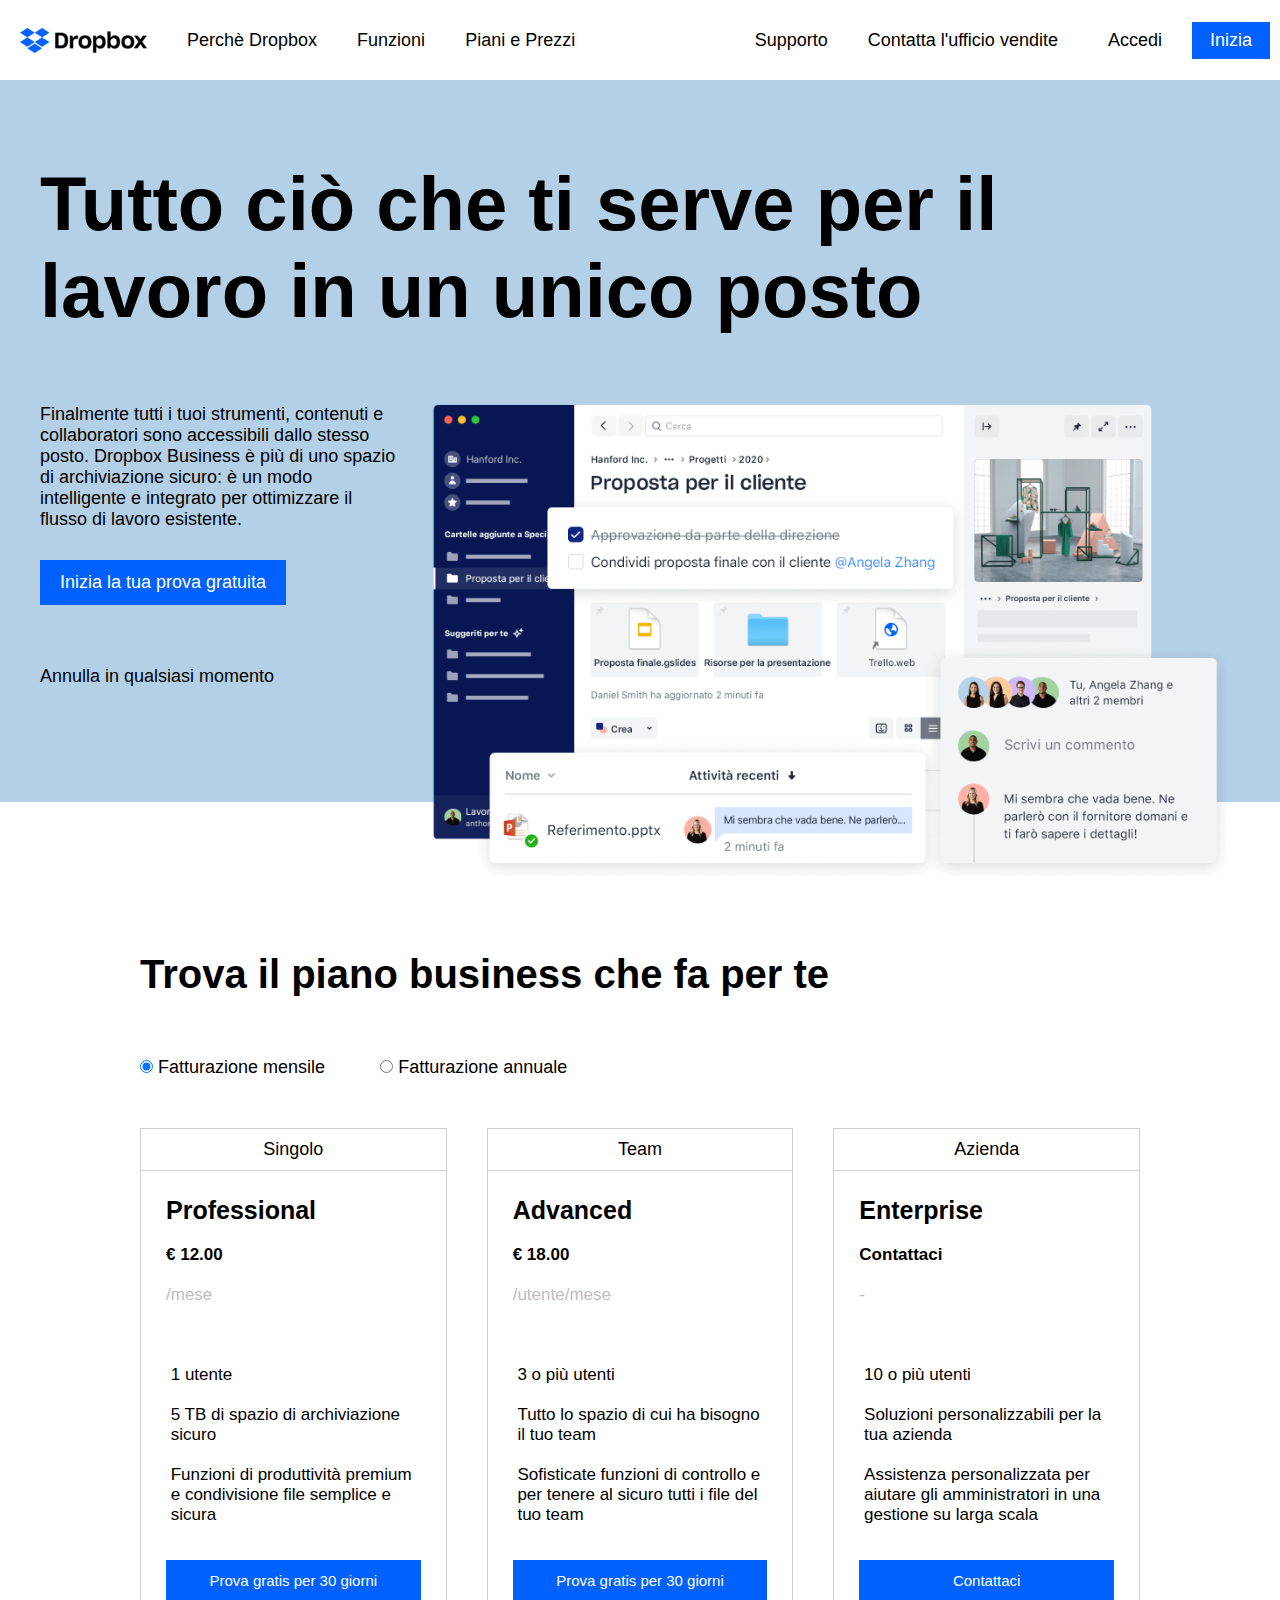
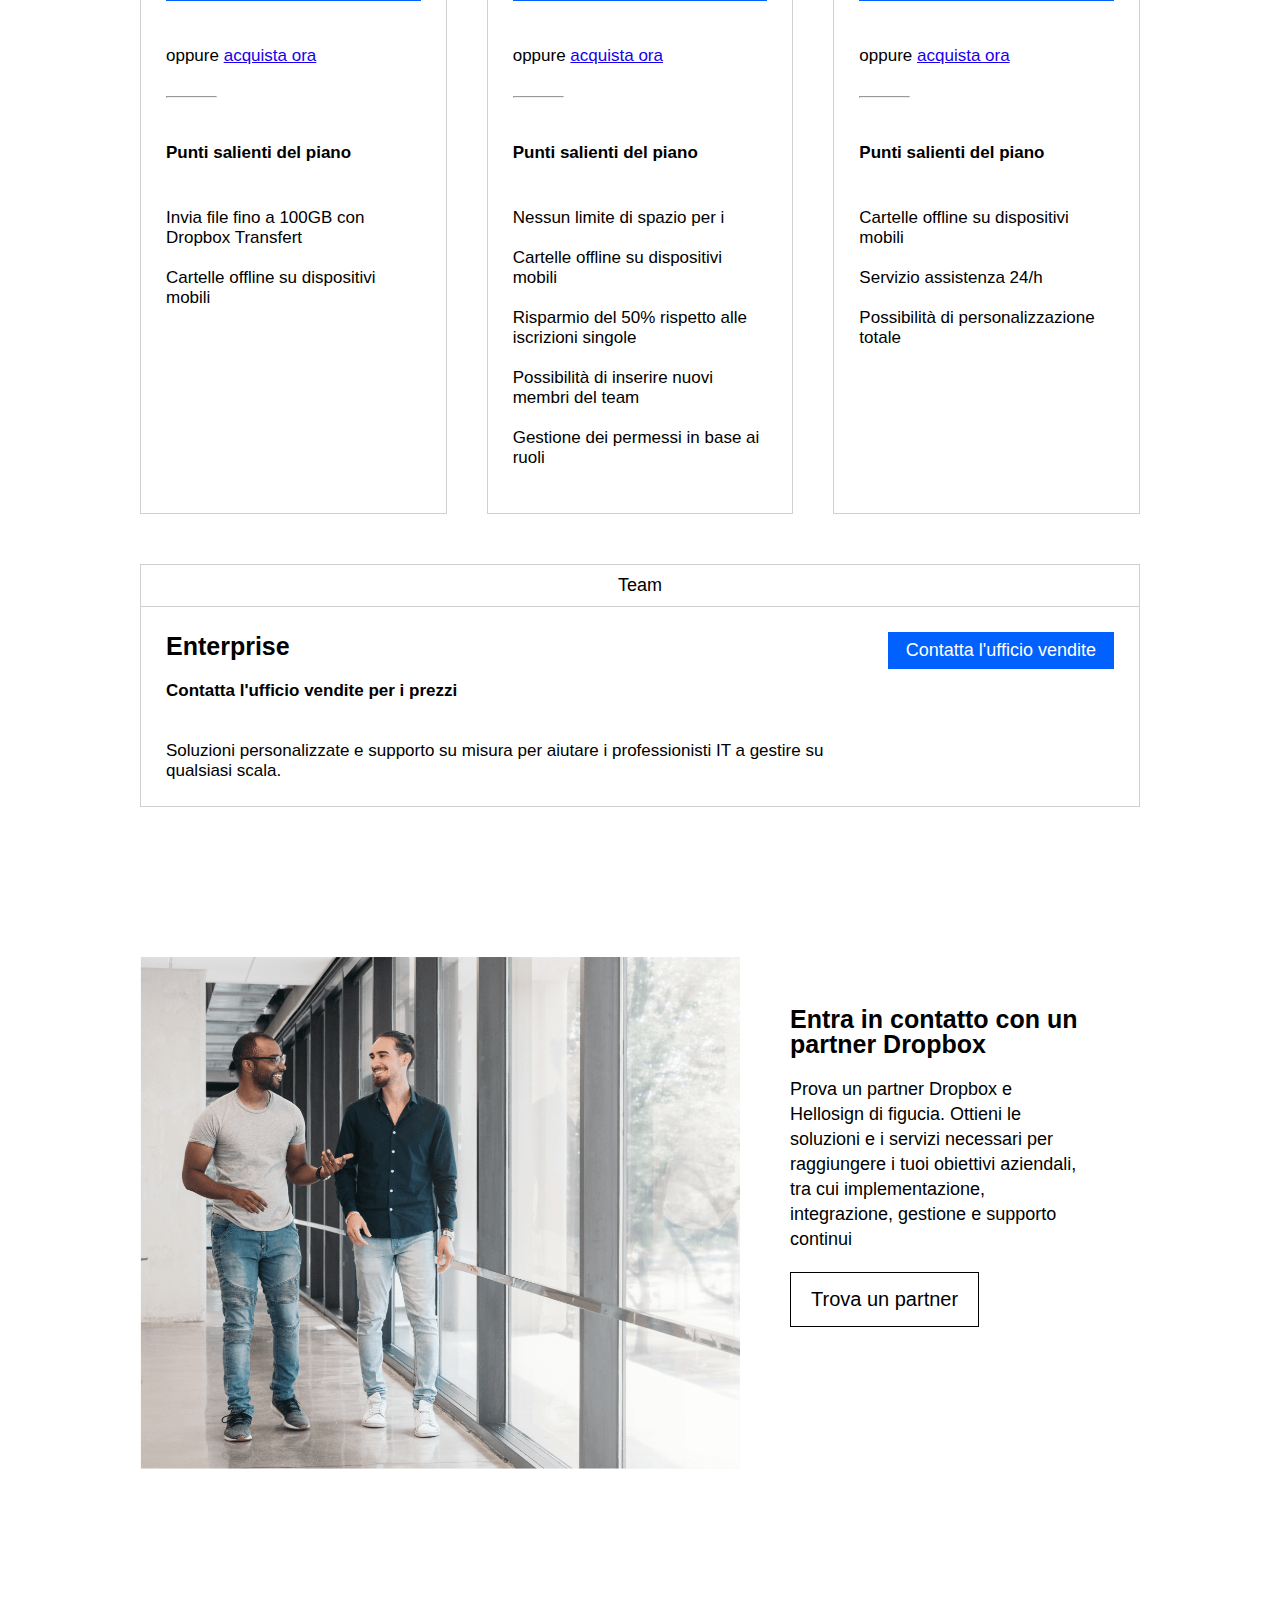
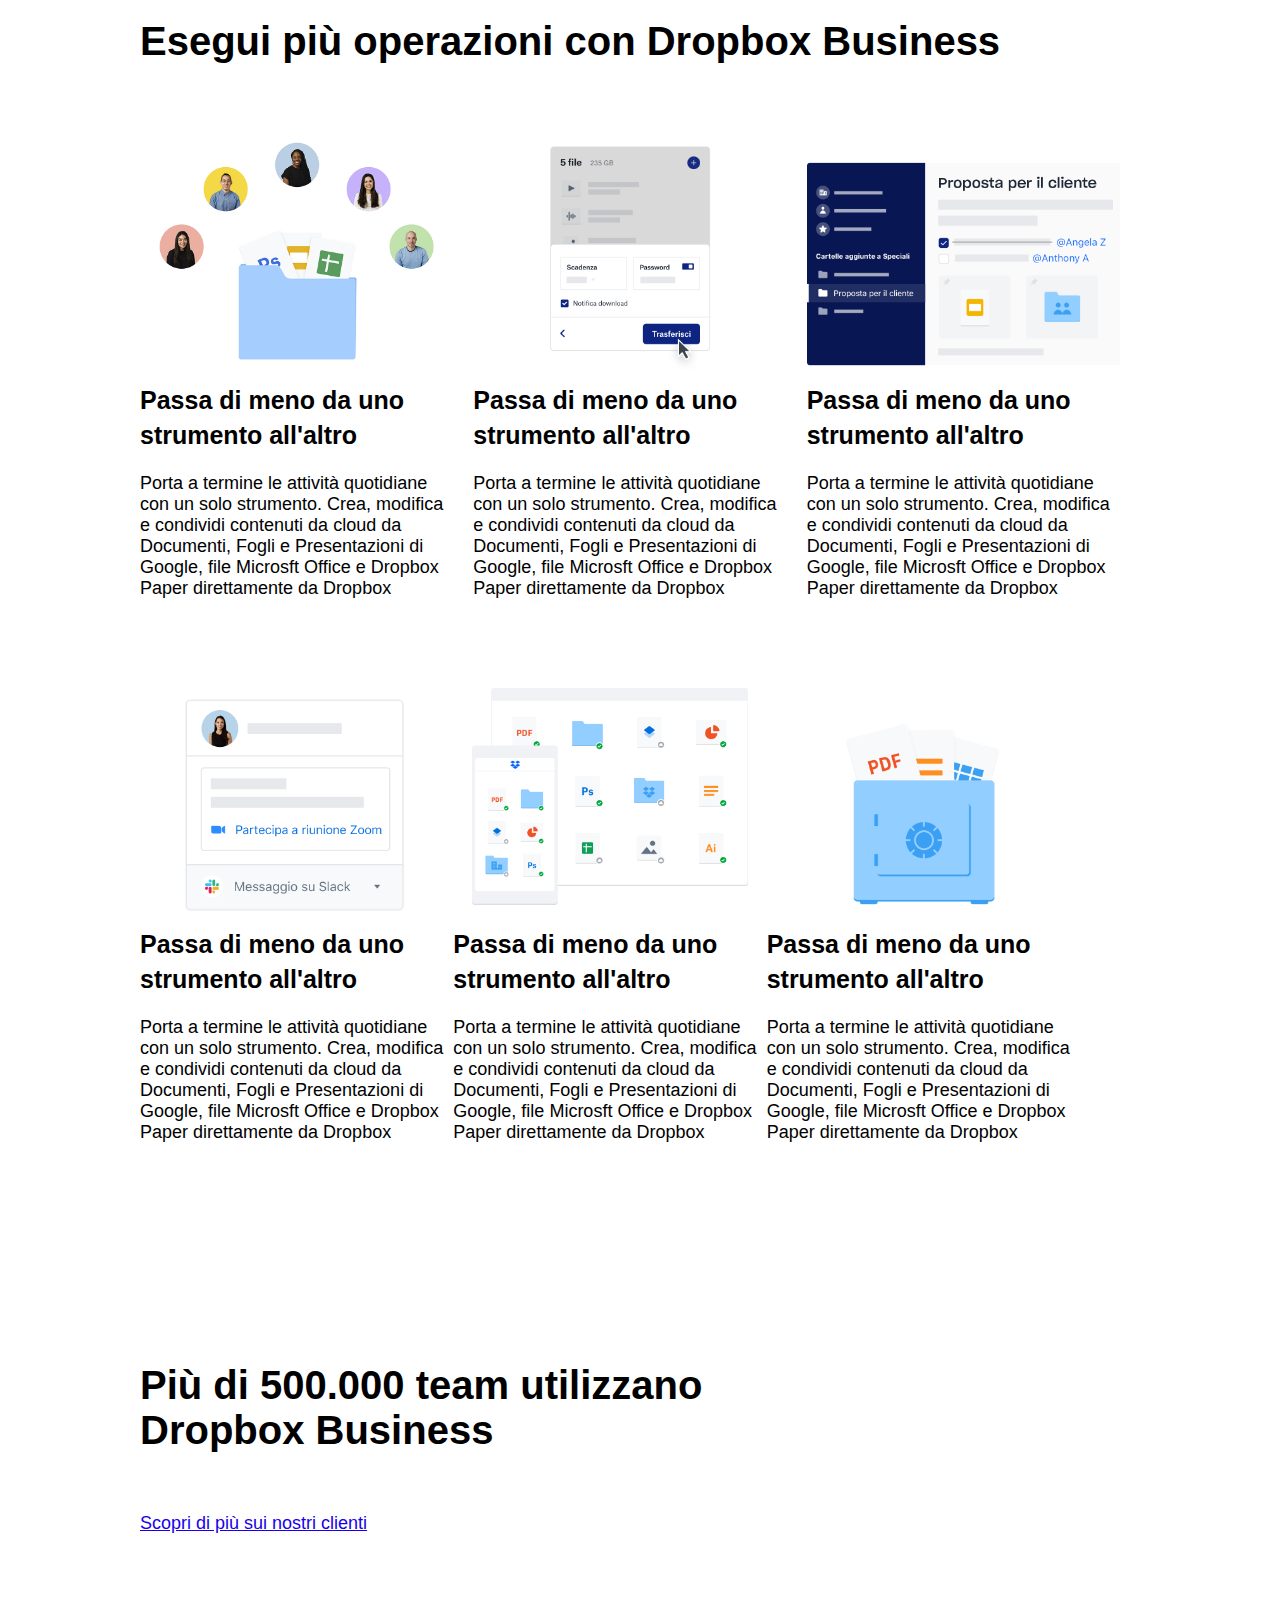
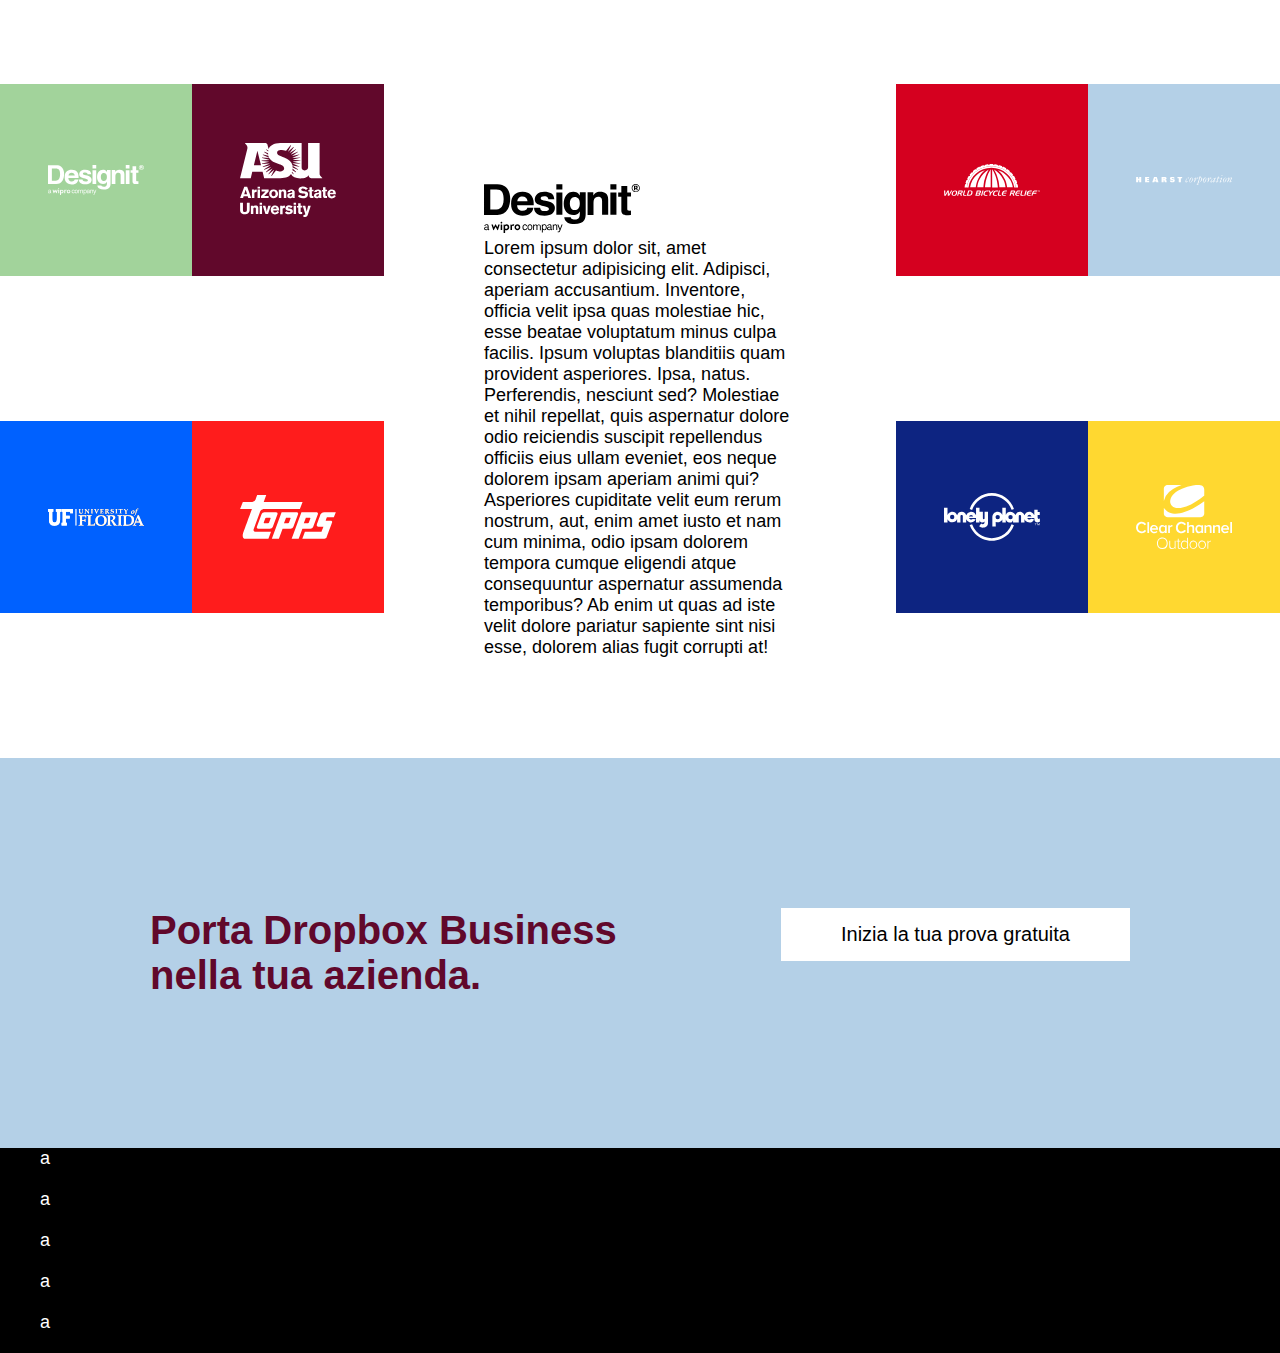
==== index.html @ 08759af2 "sistemata 6a section" ====
<!DOCTYPE html>
<html lang="en">
<head>
    <meta charset="UTF-8">
    <meta http-equiv="X-UA-Compatible" content="IE=edge">
    <meta name="viewport" content="width=device-width, initial-scale=1.0">
    <link rel="stylesheet" href="https://cdnjs.cloudflare.com/ajax/libs/font-awesome/6.2.0/css/all.min.css" integrity="sha512-xh6O/CkQoPOWDdYTDqeRdPCVd1SpvCA9XXcUnZS2FmJNp1coAFzvtCN9BmamE+4aHK8yyUHUSCcJHgXloTyT2A==" crossorigin="anonymous" referrerpolicy="no-referrer" />
    <link rel="stylesheet" href="./css/style.css">
    <title>Dropbox</title>
</head>
<body>
<!-- header -->
    <header>
        <nav>
            <div class="left">
                <img src="./img/logo-small.png" alt="Logo">
                <span>Perchè Dropbox</span>
                <span>Funzioni</span>
                <span>Piani e Prezzi</span>
            </div>
            <div class="right">
                <span>
                    Supporto
                </span><span>
                    Contatta l'ufficio vendite
                </span>
                <button class="accedi">
                    Accedi
                </button>
                <button class="btn-lightblue margin">
                    Inizia
                </button>
            </div>
        </nav>
<!-- Hero -->
        <section id="hero">
            <div class="container">
                <h1>Tutto ciò che ti serve per il lavoro in un unico posto</h1>
                <div class="flexbox">
                    <div class="width30">
                        <p>Finalmente tutti i tuoi strumenti, contenuti e 
                            collaboratori sono accessibili dallo stesso posto.
                            Dropbox Business è più di uno spazio di archiviazione
                            sicuro: è un modo intelligente e integrato per ottimizzare
                            il flusso di lavoro esistente.
                        </p>
                        <button class="btn-lightblue">
                            Inizia la tua prova gratuita
                        </button> <br>
                        <span>Annulla in qualsiasi momento</span> <br>
                        <a href="#piani"><i class="fa-solid fa-arrow-down"></i></a>
                    </div>
                    <div class="width70">
                        <img src="./img/jumbo.png" alt="">
                    </div>
                </div>
            </div>
        </section>
    </header>
<!-- main -->
    <main>
        <section id="piani" class="container-small">
            <h2>Trova il piano business che fa per te</h2>
            <div>
                <input type="radio" checked="checked" name="radio">
                    <span class="checkmark"></span>
                        <label>Fatturazione mensile</label>
                <input type="radio" name="radio">
                    <span class="checkmark"></span>
                        <label>Fatturazione annuale </label>
            </div>
<!-- Inizio card offerte -->
            <div class="flex-card">
                <div class="card">
                    <div class="user"><i class="fa-solid fa-user"></i> Singolo</div>
                    <div class="text-card">
                        <h3>Professional</h3> <br>
                        <div><strong>€ 12.00</strong></div> <br>
                        <div class="grey">/mese</div>
                        <div class="info">
                            <ul class="user2">
                                <li><div><i class="fa-solid fa-user"></i></div> &nbsp; <div> 1 utente</div></li>
                                <li><div><i class="fa-solid fa-folder"></i></div> &nbsp; <div> 5 TB di spazio di archiviazione sicuro</div></li>
                                <li><div><i class="fa-solid fa-share-nodes"></i></div> &nbsp; <div> Funzioni di produttività premium e condivisione
                                file semplice e sicura</div></li>
                            </ul>
                            <button class="btn-lightblue btn-card">
                                Prova gratis per 30 giorni
                            </button>
                            <div class="shop">oppure <a href="#">acquista ora</a></div>
                            
                            <hr>
                            
                            <h4>Punti salienti del piano</h4>
                            <ul>
                                <li><i class="fa-solid fa-check"></i>Invia file fino a 100GB con Dropbox Transfert</li>
                                <li><i class="fa-solid fa-check"></i>Cartelle offline su dispositivi mobili</li>
                            </ul>
                        </div>
                    </div>
                </div>

                <div class="card card2">
                    <div class="user"><i class="fa-solid fa-users"></i> Team</div>
                    <div class="text-card">
                        <h3>Advanced</h3> <br>
                        <div><strong>€ 18.00</strong></div> <br>
                        <div class="grey">/utente/mese</div>
                        <div class="info">
                            <ul class="user2">
                                <li><div><i class="fa-solid fa-users"></i></div> &nbsp; <div> 3 o più utenti</div></li>
                                <li><div><i class="fa-solid fa-folder"></i></div> &nbsp; <div> Tutto lo spazio di cui ha bisogno il tuo team</div></li>
                                <li><div><i class="fa-solid fa-share-nodes"></i></div> &nbsp; <div> Sofisticate funzioni di controllo e per tenere
                                    al sicuro tutti i file del tuo team</div></li>
                            </ul>
                            <button class="btn-lightblue btn-card">
                                Prova gratis per 30 giorni
                            </button>
                            <div class="shop">oppure <a href="#">acquista ora</a></div>
                            
                            <hr>
                            
                            <h4>Punti salienti del piano</h4>
                            <ul>
                                <li><i class="fa-solid fa-check"></i>Nessun limite di spazio per i</li>
                                <li><i class="fa-solid fa-check"></i>Cartelle offline su dispositivi mobili</li>
                                <li><i class="fa-solid fa-check"></i>Risparmio del 50% rispetto alle iscrizioni singole</li>
                                <li><i class="fa-solid fa-check"></i>Possibilità di inserire nuovi membri del team</li>
                                <li><i class="fa-solid fa-check"></i>Gestione dei permessi in base ai ruoli</li>
                            </ul>
                        </div>
                    </div>
                </div>
                
                <div class="card">
                    <div class="user"><i class="fa-solid fa-building"></i>Azienda</div>
                    <div class="text-card">
                        <h3>Enterprise</h3> <br>
                        <div><strong>Contattaci</strong></div> <br>
                        <div class="grey">-</div>
                        <div class="info">
                            <ul class="user2">
                                <li><div><i class="fa-solid fa-user"></i></div> &nbsp; <div> 10 o più utenti</div></li>
                                <li><div><i class="fa-solid fa-folder"></i></div> &nbsp; <div> Soluzioni personalizzabili per la tua azienda</div></li>
                                <li><div><i class="fa-solid fa-share-nodes"></i></div> &nbsp; <div> Assistenza personalizzata per aiutare gli
                                    amministratori in una gestione su larga scala</div></li>
                            </ul>
                            <button class="btn-lightblue btn-card">
                                Contattaci
                            </button>
                            <div class="shop">oppure <a href="#">acquista ora</a></div>
                            
                            <hr>
                            
                            <h4>Punti salienti del piano</h4>
                            <ul>
                                <li><i class="fa-solid fa-check"></i>Cartelle offline su dispositivi mobili</li>
                                <li><i class="fa-solid fa-check"></i>Servizio assistenza 24/h</li>
                                <li><i class="fa-solid fa-check"></i>Possibilità di personalizzazione totale</li>
                            </ul>
                        </div>
                    </div>
                </div>
            </div>
            <div class="cardbottom">
                <div class="user"><i class="fa-solid fa-building"></i>Team</div>
                <div class="details text-card">

                    <div class="details_left">
                        <h3>Enterprise</h3> <br>
                        <div><strong>Contatta l'ufficio vendite per i prezzi</strong></div> <br>
                        <div class="info">
                            Soluzioni personalizzate e supporto su misura per aiutare i
                            professionisti IT a gestire su qualsiasi scala.
                        </div>
                    </div>

                    <div class="details_right">
                        <button class="btn-lightblue">
                            Contatta l'ufficio vendite
                        </button>
                    </div>
                    
                </div>


                
            </div>
        </section>

<!-- Inizio seconda section -->

        <section>
            <div class="container-small second">
                <img src="./img/partner.png" alt="Team">
                <span>
                    <h3>Entra in contatto con un partner Dropbox</h3>
                    <p> Prova un partner Dropbox e Hellosign di figucia.
                        Ottieni le soluzioni e i servizi necessari
                        per raggiungere i tuoi obiettivi aziendali, tra cui implementazione,
                        integrazione, gestione e supporto continui
                    </p>
                    <button>
                        Trova un partner
                    </button>
                </span>
            </div>
        </section>

<!-- Inizio terza section -->

        <section class="third container-small">
            <h2>Esegui più operazioni con Dropbox Business</h2>
            <div class="cards3">
                <div class="minicards">
                    <img src="./img/business-feature-switching-tools.png" alt="Tools">
                        <h3>Passa di meno da uno strumento all'altro</h3>
                        <p> Porta a termine le attività quotidiane con un solo strumento.
                            Crea, modifica e condividi contenuti da cloud da Documenti, Fogli e Presentazioni di Google, 
                            file Microsft Office e Dropbox Paper direttamente da Dropbox
                        </p>
                </div>        
                <div class="minicards center">
                    <img src="./img/business-feature-send-files-it.png" alt="SendFiles">
                        <h3>Passa di meno da uno strumento all'altro</h3>
                        <p> Porta a termine le attività quotidiane con un solo strumento.
                            Crea, modifica e condividi contenuti da cloud da Documenti, Fogli e Presentazioni di Google, 
                            file Microsft Office e Dropbox Paper direttamente da Dropbox
                        </p>
                </div>
                <div class="minicards">
                    <img src="./img/business-feature-coordinate-it.png" alt="Coordinate">
                        <h3>Passa di meno da uno strumento all'altro</h3>
                        <p> Porta a termine le attività quotidiane con un solo strumento.
                            Crea, modifica e condividi contenuti da cloud da Documenti, Fogli e Presentazioni di Google, 
                            file Microsft Office e Dropbox Paper direttamente da Dropbox
                        </p>
                </div>
                <div class="minicards">
                    <img src="./img/business-feature-integrations-it.png" alt="Integration">
                        <h3>Passa di meno da uno strumento all'altro</h3>
                        <p> Porta a termine le attività quotidiane con un solo strumento.
                            Crea, modifica e condividi contenuti da cloud da Documenti, Fogli e Presentazioni di Google, 
                            file Microsft Office e Dropbox Paper direttamente da Dropbox
                        </p>
                </div>
                <div class="minicards">
                    <img src="./img/business-feature-multi-device.png" alt="Device">
                        <h3>Passa di meno da uno strumento all'altro</h3>
                        <p> Porta a termine le attività quotidiane con un solo strumento.
                            Crea, modifica e condividi contenuti da cloud da Documenti, Fogli e Presentazioni di Google, 
                            file Microsft Office e Dropbox Paper direttamente da Dropbox
                        </p>
                </div>
                <div class="minicards">
                    <img src="./img/business-feature-security.png" alt="Security">
                        <h3>Passa di meno da uno strumento all'altro</h3>
                        <p> Porta a termine le attività quotidiane con un solo strumento.
                            Crea, modifica e condividi contenuti da cloud da Documenti, Fogli e Presentazioni di Google, 
                            file Microsft Office e Dropbox Paper direttamente da Dropbox
                        </p>
                </div>
            </div>
        </section>

<!-- Quarta section -->
        <section class="fourth container-small">
            <h2>Più di 500.000 team utilizzano <br>
                Dropbox Business</h2>
                <a href="#">Scopri di più sui nostri clienti</a>
        </section>

<!-- Quinta section con quadrati colorati -->
        <section class="fifth flex-squaresection">
<!-- Riquadro sinistra -->
            <div class="left-box">
                <div class="lightgreen flex-square">
                    <img src="./img/designit.svg" alt="sponsor">
                </div>
                <div class="purple flex-square">
                    <img src="./img/arizona_state_university.svg" alt="sponsor">
                </div>
                <div class="lightblue flex-square">
                    <img src="./img/university_of_florida.svg" alt="sponsor">
                </div>
                <div class="red flex-square">
                    <img src="./img/topps.svg" alt="sponsor">
                </div>
            </div>
<!-- Riquadro centro -->
            <div class="center">
                <div class="center-box">
                    <img src="./img/designit.svg" alt="sponsor">
                    <p> Lorem ipsum dolor sit, amet consectetur adipisicing elit. Adipisci, aperiam accusantium. Inventore, officia velit ipsa quas molestiae hic, esse beatae voluptatum minus culpa facilis. Ipsum voluptas blanditiis quam provident asperiores. Ipsa, natus. Perferendis, nesciunt sed? Molestiae et nihil repellat, quis aspernatur dolore odio reiciendis suscipit repellendus officiis eius ullam eveniet, eos neque dolorem ipsam aperiam animi qui? Asperiores cupiditate velit eum rerum nostrum, aut, enim amet iusto et nam cum minima, odio ipsam dolorem tempora cumque eligendi atque consequuntur aspernatur assumenda temporibus? Ab enim ut quas ad iste velit dolore pariatur sapiente sint nisi esse, dolorem alias fugit corrupti at! </p>
                </div>
            </div>
<!-- Riquadro destra -->
            <div class="right-box">
                <div class="darkred flex-square">
                    <img src="./img/world_bicycle_relief.svg" alt="sponsor">
                </div>
                <div class="heaven flex-square">
                    <img src="./img/hearst_corp.svg" alt="sponsor">
                </div>
                <div class="blue flex-square">
                    <img src="./img/lonely_planet.svg" alt="sponsor">
                </div>
                <div class="yellow flex-square">
                    <img src="./img/clear_channel.svg" alt="sponsor">
                </div>
            </div>
        </section>

<!-- Sesta section -->
        <section class="sixth">
            <div class="flexsix">
                <h2>Porta Dropbox Business <br> nella tua azienda.</h2>
            
                <button>
                    Inizia la tua prova gratuita
                </button>
                
            </div>
        </section>
    </main>
<!-- footer -->
    <footer>
        <nav class="container">
            <ul>
                <li>a</li>
                <li>a</li>
                <li>a</li>
                <li>a</li>
                <li>a</li>
            </ul>
        </nav>
    </footer>
</body>
</html>
<!-- I BOTTONI IN BLOCK PERCHè INLINE-BLOCK SE VA A CAPO SI SPEZZA TUTTO -->
---- css/style.css ----
/* common */
:root{
    --white: #FFFFFF;
    --heavenly: #B4D0E7;
    --black: #000000;
    --lightblue: #0061FF;
    --lightgreen: #A2D39B;
    --violet: #61082B;
    --skyblue: #0093CE;
    --red: #FF1C1C;
    --darkred: #D5001F;
    --verylightblue: #B4D0E7;
    --blue: #0D2481;
    --yellow: #FFD830;
    --grey: #D0D0D3;
    --darkgrey: #bdbdbe;
}

*{
    padding: 0;
    margin: 0;
    box-sizing: border-box;
}

body {
    background-color: var(--white);
    font-family: Arial, Helvetica, sans-serif;
    font-size: 18px;
}

.container{
    max-width: 1200px;
    margin: 0 auto;
}

.container-small{
    max-width: 1000px;
    margin: 150px auto;
}

.flexbox{
    display: flex;
}

.width30{
    width: 30%;
}

.width70{
    width: 70%;
}
/* header */
header nav{
    width: 100%;
    height: 80px;
    position: fixed;
    top: 0;
    left: 0;
    z-index: 1000;
    background-color: var(--white)
}

header h1{
    font-size: 76px;
    padding-bottom: 70px;
}

/* Nav bar */
nav{
    display: flex;
    justify-content: space-between;
    align-items: center;
    flex-flow: row;
    padding-top: 0px;
    font-size: 18px;
}

.left{
    display: flex;
    align-items: center;
}

.right{
    display: flex;
    align-items: center;
}
nav img{
    padding: 0 20px;
}

nav span{
    padding: 0 20px;
}

/* Box Hero */
#hero{
    background-color: var(--heavenly);
    padding-top: 80px;
}

#hero .container{
    position: relative;
    bottom: -80px;
}

#hero img{
    width: 100%;
}

#hero .btn-lightblue{
    margin-top: 30px;
    margin-bottom: 40px;
    padding: 12px 20px;
}

.fa-arrow-down{
    font-size: 50px;
    padding-top: 50px;
    color: var(--black);
}

/* Bottoni nav */

.accedi{
    display: block;
    border: none;
    background-color: var(--white);
    font-size: 18px;
    padding: 15px 30px;
    text-align: center;
}

.btn-lightblue{
    display: block;
    border: none;
    background-color: var(--lightblue);
    color: var(--white);
    font-size: 18px;
    padding: 8px 18px;
    text-align: center;
}

.margin{
    margin-right: 10px;
}

.btn-card{
    display: block;
    width: 100%;
    margin: 15px auto;
    padding: 12px 20px;
    font-size: 15px;
}
/* Main */

h2{
    font-size: 40px;
    padding-bottom: 60px;
}

main label{
    margin-right: 50px;
}

/* Card offerte */
#piani{
    display: flex;
    flex-wrap: wrap;
    flex-direction: column;
}

.flex-card{
    display: flex;
    align-items: stretch;
}

.card{
    width: calc(100% / 3);
    margin-top: 50px;
    text-align: center;
    border: 1px solid var(--grey);
}

.cardbottom{
    width: 100%;
    margin-top: 50px;
    text-align: center;
    border: 1px solid var(--grey);
}

.flex-bottom{
    display: flex;

}
.user{
    padding: 10px ;
    border-bottom: 1px solid  var(--grey);
}

h3 {
    font-size: 25px;
}
.text-card {
    display: flex;
    text-align: start;
    justify-content: flex-start;
    flex-flow: column;
    padding: 25px;
    font-size: 17px;
}

/* Ultimo elemento prima sezione */

.details {
    display: flex;
    flex-flow: row nowrap;
    justify-content: space-between;
}

.details .btn-lightblue {
    white-space: nowrap;

}




.grey{
    color: var(--darkgrey);
    padding-bottom: 40px;
}

li {
    display: flex;
    padding-bottom: 20px;
    list-style-type: none;
}

.shop{
    padding: 30px 0;
}

a{
    color: #1800EE;
}

hr{
    width: 20%;
}

.info{
    padding-top: 20px;
}
.fa-check{
    color: var(--lightblue);
    font-weight: bold;
    font-size: 20px;
}

h4{
    padding: 45px 0;
}

.card2{
    margin-left: 40px;
    margin-right: 40px;
}

/* Seconda section */

.second img{
    width: 60%;
}

.second {
    display: flex;
    justify-content: flex-start;
}
.second h3{
    padding-bottom: 20px;
}
.second span{
    padding: 50px;
    line-height: 25px;
}
.second button{
    background-color: var(--white);
    color: var(--black);
    text-align: center;
    padding: 15px 20px;
    border: 1px solid var(--black);
    font-size: 20px;
    margin-top: 20px;
}


/* Terza section */

.cards3{
    display: flex;
    flex-wrap: wrap;
}
.minicards{
    width: calc((100% - 60px )/ 3);
}

.minicards img{
    width: 100%;
}

.third h3{
    font-size: 25px;
    line-height: 35px;
    padding-bottom: 20px;
}

.third p{
    padding-bottom: 70px;
}

.third .center{
    margin: 0 20px;
}

/* Quinto container */

.fifth img{
    width: 50%;
    filter: invert(1);
}

.center img{
    filter: none;
}

.fifth .center{
    width: calc(100% - 60vw);
    padding: 100px;
    overflow-y: auto;
}
.left-box, .right-box{
    width: 30vw;
    display: flex;
    flex-flow: row wrap;
}

.flex-squaresection{
    display: flex;
}
.flex-square{
    display: flex;
    justify-content: center;
    align-items: center;

}

.lightgreen{
    background-color: var(--lightgreen);
    width: 15vw;
    height: 15vw;
}

.purple{
    background-color: var(--violet);
    width: 15vw;
    height: 15vw;
}

.lightblue{
    background-color: var(--lightblue);
    width: 15vw;
    height: 15vw;
}

.red{
    background-color: var(--red);
    width: 15vw;
    height: 15vw;
}

        /* Right */
.darkred{
    background-color: var(--darkred);
    width: 15vw;
    height: 15vw;
}

.heaven{
    background-color: var(--heavenly);
    width: 15vw;
    height: 15vw;
}

.blue{
    background-color: var(--blue);
    width: 15vw;
    height: 15vw;
}

.yellow{
    background-color: var(--yellow);
    width: 15vw;
    height: 15vw;
}

/* Sesta section */

.sixth{
    display: flex;
    background-color: var(--heavenly);
    width: 100%;
    padding: 150px;
}

.sixth h2{
    color: #61082B;
    padding-bottom: 0px;
}
.flexsix{
    width: 1000px;
    margin: 0 auto;
    display: flex;
    justify-content: space-between;
    align-items: flex-start;
}

.sixth button{
    background-color: var(--white);
    color: var(--black);
    text-align: center;
    padding: 15px 60px;
    border: none;
    font-size: 20px;
}





/* footer */
footer{
    background-color: var(--black);
    color: var(--white);
}
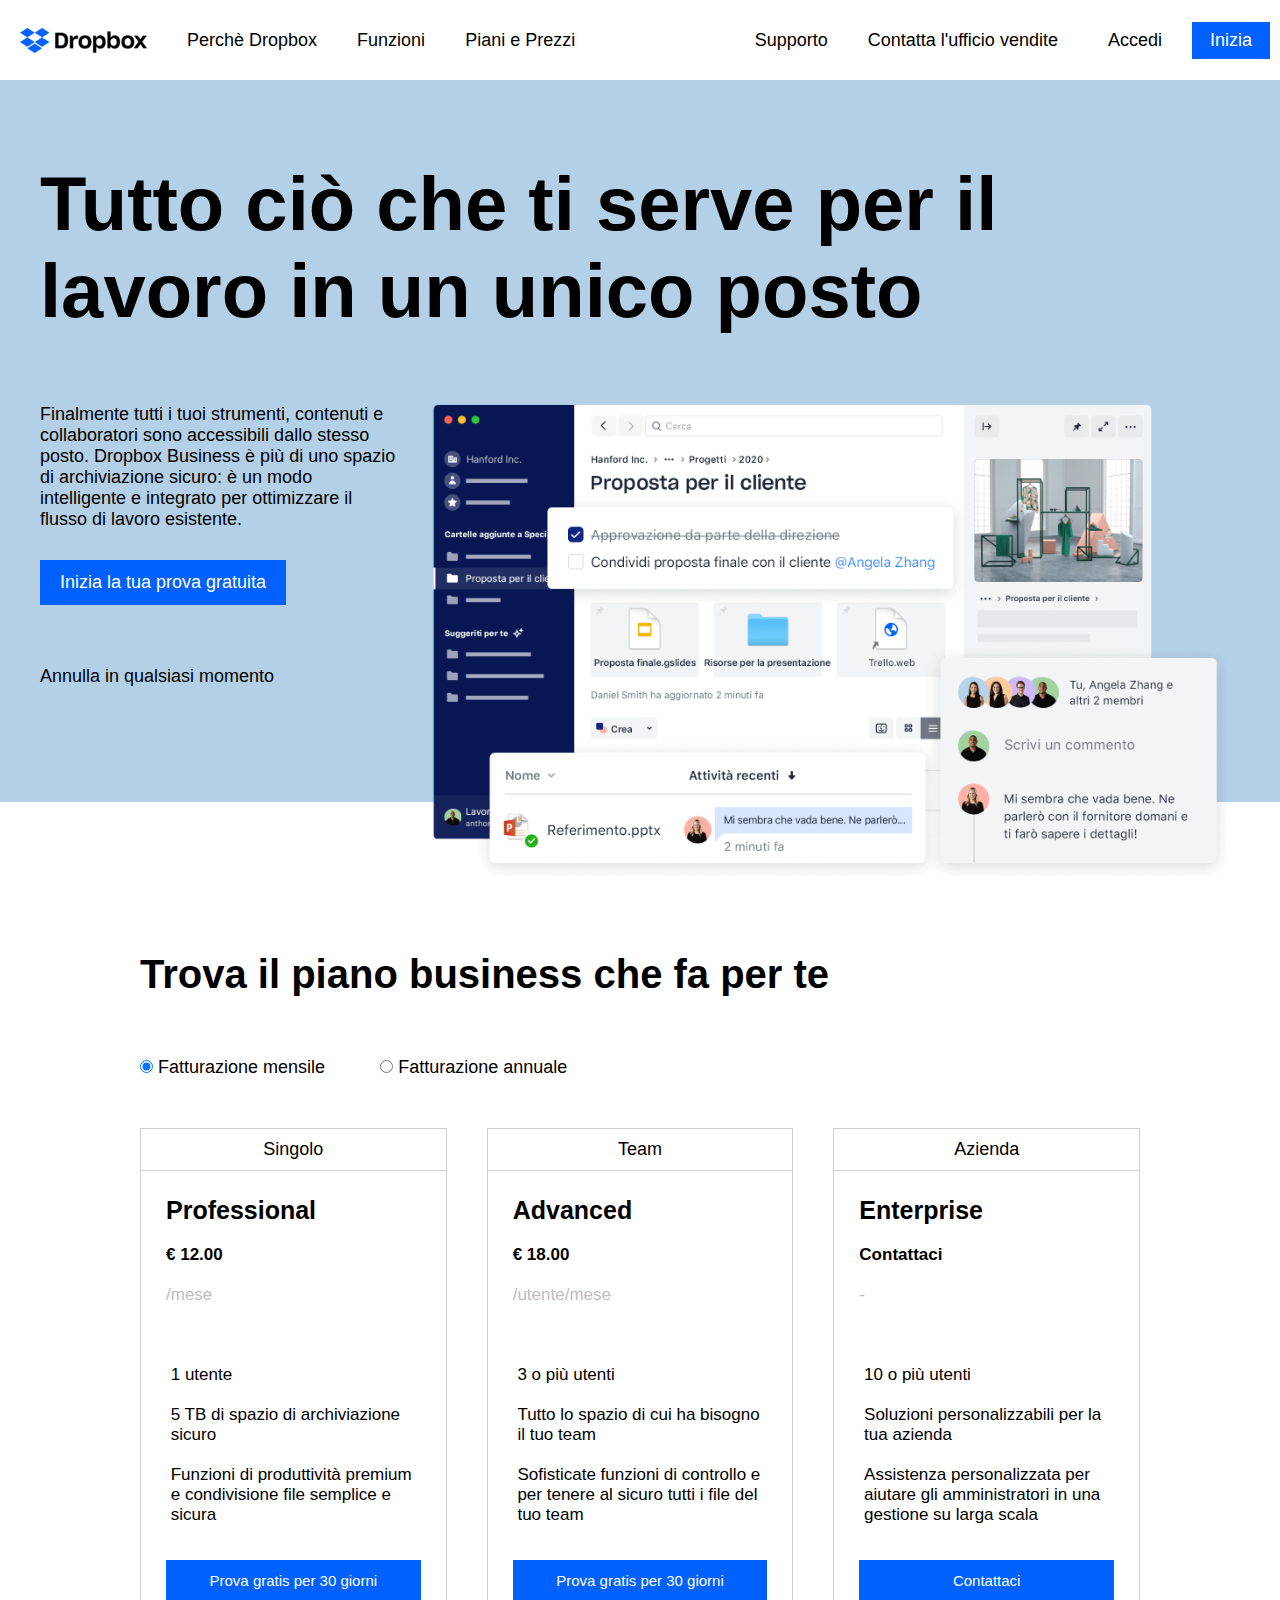
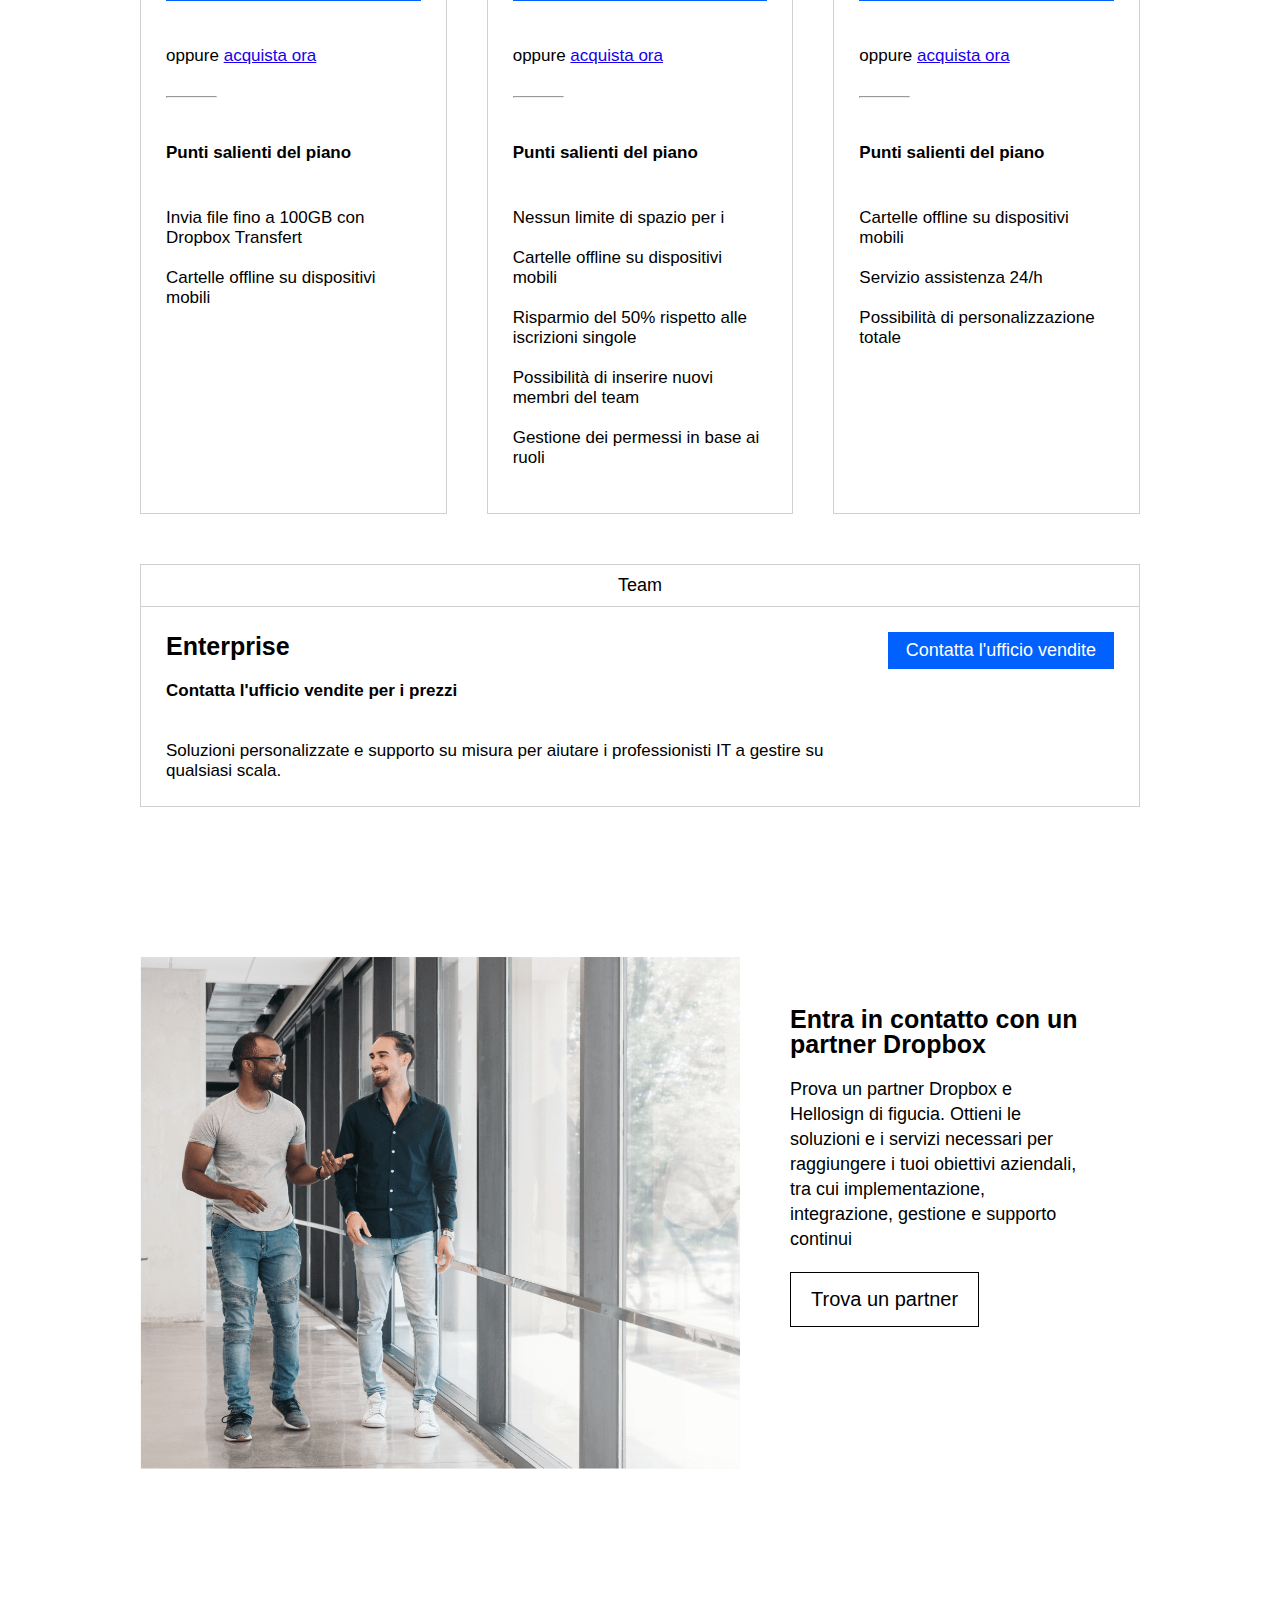
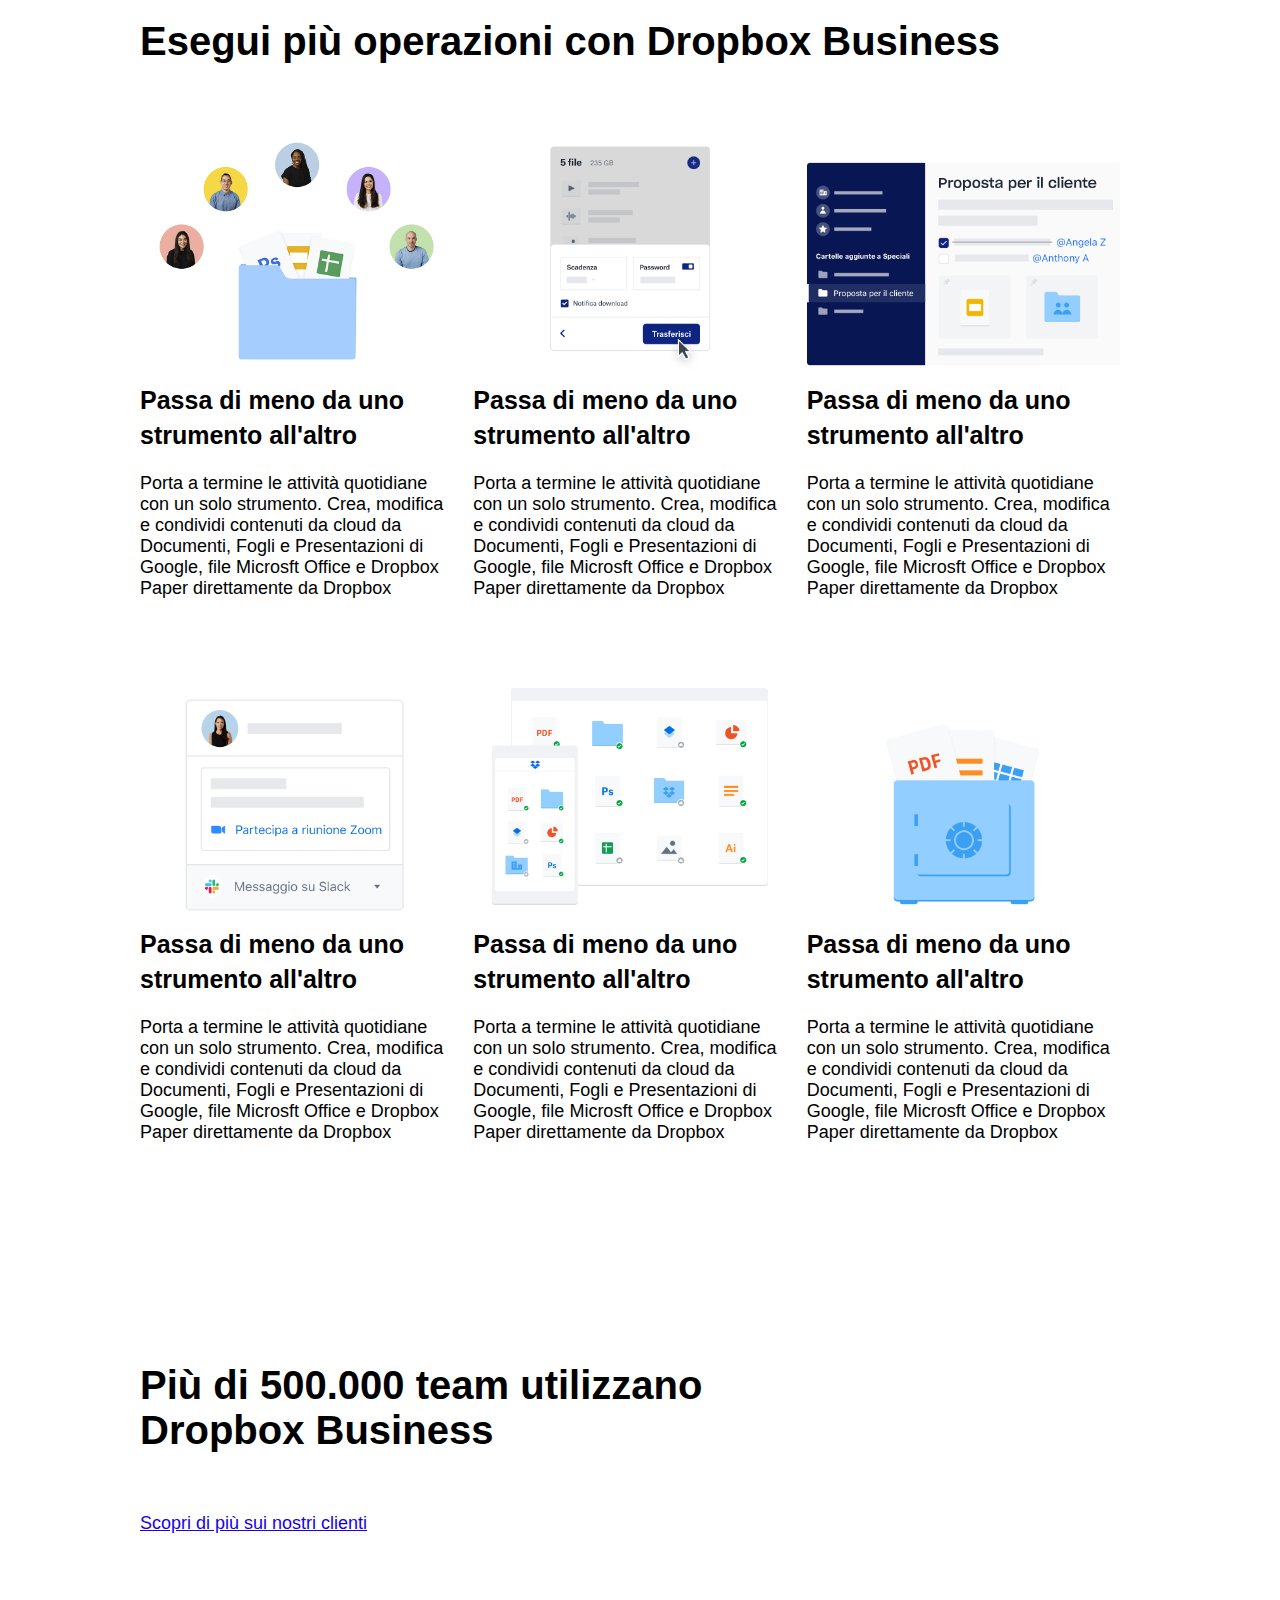
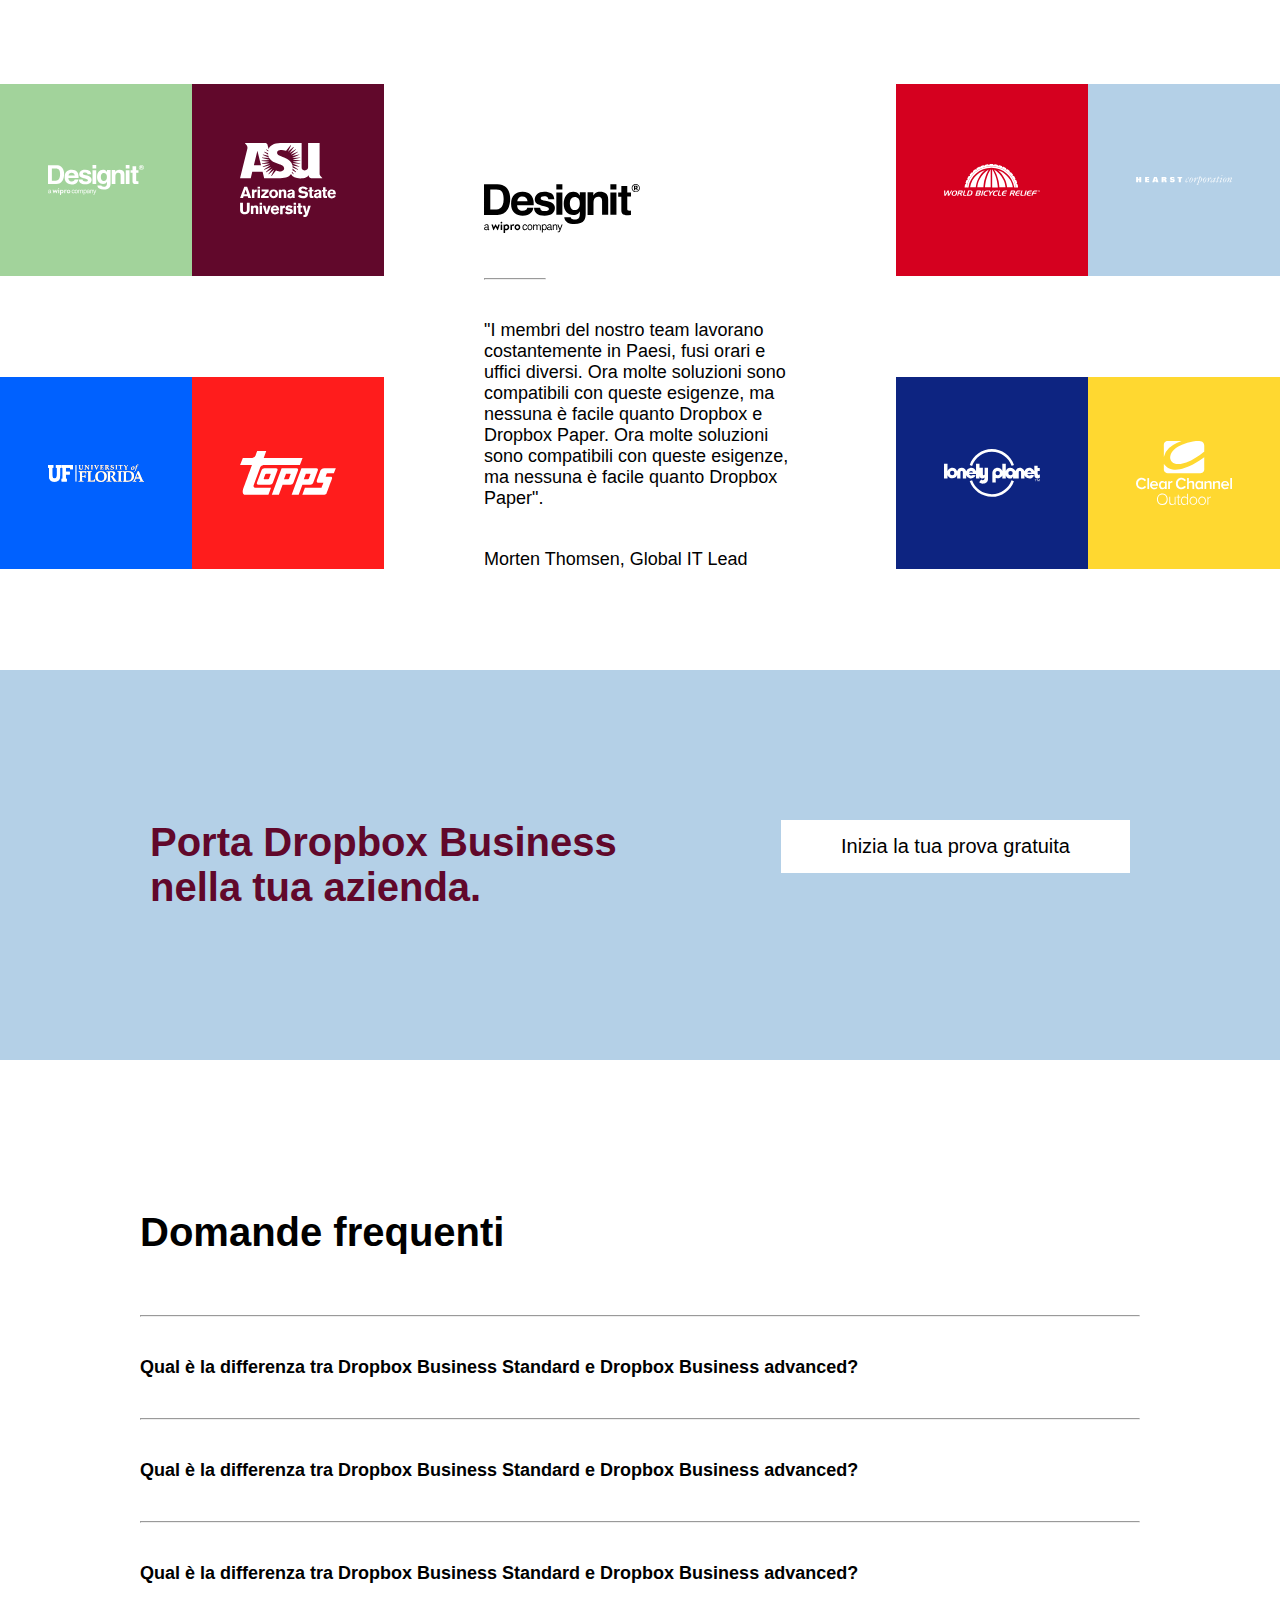
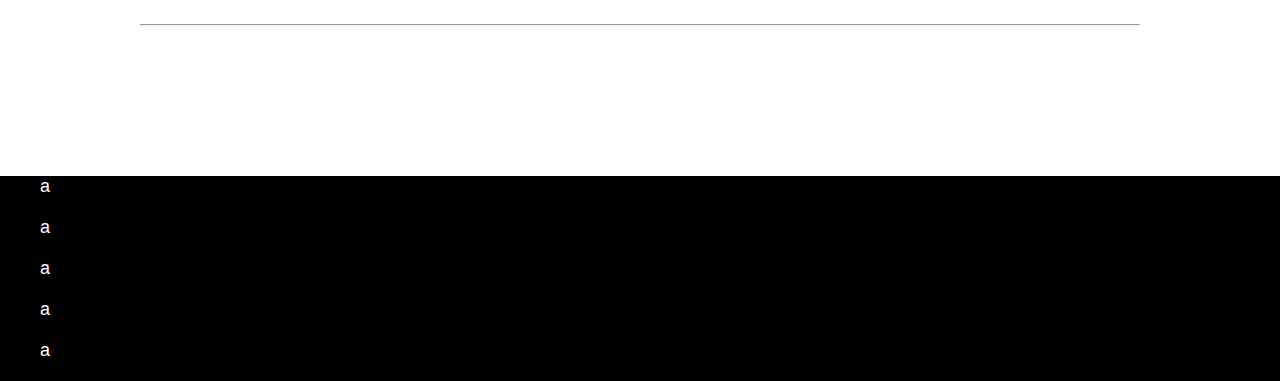
==== commit 57a3a925: "Inizio footer" ====
--- a/index.html
+++ b/index.html
@@ -220,7 +220,7 @@
                             file Microsft Office e Dropbox Paper direttamente da Dropbox
                         </p>
                 </div>        
-                <div class="minicards center">
+                <div class="minicards scnd">
                     <img src="./img/business-feature-send-files-it.png" alt="SendFiles">
                         <h3>Passa di meno da uno strumento all'altro</h3>
                         <p> Porta a termine le attività quotidiane con un solo strumento.
@@ -244,7 +244,7 @@
                             file Microsft Office e Dropbox Paper direttamente da Dropbox
                         </p>
                 </div>
-                <div class="minicards">
+                <div class="minicards scnd">
                     <img src="./img/business-feature-multi-device.png" alt="Device">
                         <h3>Passa di meno da uno strumento all'altro</h3>
                         <p> Porta a termine le attività quotidiane con un solo strumento.
@@ -291,7 +291,11 @@
             <div class="center">
                 <div class="center-box">
                     <img src="./img/designit.svg" alt="sponsor">
-                    <p> Lorem ipsum dolor sit, amet consectetur adipisicing elit. Adipisci, aperiam accusantium. Inventore, officia velit ipsa quas molestiae hic, esse beatae voluptatum minus culpa facilis. Ipsum voluptas blanditiis quam provident asperiores. Ipsa, natus. Perferendis, nesciunt sed? Molestiae et nihil repellat, quis aspernatur dolore odio reiciendis suscipit repellendus officiis eius ullam eveniet, eos neque dolorem ipsam aperiam animi qui? Asperiores cupiditate velit eum rerum nostrum, aut, enim amet iusto et nam cum minima, odio ipsam dolorem tempora cumque eligendi atque consequuntur aspernatur assumenda temporibus? Ab enim ut quas ad iste velit dolore pariatur sapiente sint nisi esse, dolorem alias fugit corrupti at! </p>
+                    <hr>
+                    <p class="txt">"I membri del nostro team lavorano costantemente in Paesi, fusi orari e uffici diversi. Ora molte soluzioni sono compatibili
+                        con queste esigenze, ma nessuna è facile quanto Dropbox e Dropbox Paper. Ora molte soluzioni sono compatibili con
+                        queste esigenze, ma nessuna è facile quanto Dropbox Paper".</p>
+                    <p>Morten Thomsen, Global IT Lead</p>
                 </div>
             </div>
 <!-- Riquadro destra -->
@@ -322,6 +326,36 @@
                 
             </div>
         </section>
+
+<!-- Settima section -->
+        <section class="container-small seventh">
+            <h2>Domande frequenti</h2>
+            <hr>
+            <div class="quest">
+                <p><strong>Qual è la differenza tra Dropbox Business Standard e Dropbox Business advanced?</strong></p>
+                <i class="fa-solid fa-chevron-down"></i>
+            </div>
+            <div class="answer">
+                <p> Lorem ipsum, dolor sit amet consectetur adipisicing elit. Accusamus, dolor enim voluptates soluta illo ipsum eius dolorum veritatis sint exercitationem!</p>
+            </div>
+            <hr>
+            <div class="quest">
+                <p><strong>Qual è la differenza tra Dropbox Business Standard e Dropbox Business advanced?</strong></p>
+                <i class="fa-solid fa-chevron-down"></i>
+            </div>
+            <div class="answer">
+                <p> Lorem ipsum, dolor sit amet consectetur adipisicing elit. Accusamus, dolor enim voluptates soluta illo ipsum eius dolorum veritatis sint exercitationem!</p>
+            </div>
+            <hr>
+            <div class="quest">
+                <p><strong>Qual è la differenza tra Dropbox Business Standard e Dropbox Business advanced?</strong></p>
+                <i class="fa-solid fa-chevron-down"></i>
+            </div>
+            <div class="answer">
+                <p> Lorem ipsum, dolor sit amet consectetur adipisicing elit. Accusamus, dolor enim voluptates soluta illo ipsum eius dolorum veritatis sint exercitationem!</p>
+            </div>
+            <hr>
+        </section>
     </main>
 <!-- footer -->
     <footer>
--- a/css/style.css
+++ b/css/style.css
@@ -219,11 +219,7 @@
 
 .details .btn-lightblue {
     white-space: nowrap;
-
-}
-
-
-
+}
 
 .grey{
     color: var(--darkgrey);
@@ -318,7 +314,7 @@
     padding-bottom: 70px;
 }
 
-.third .center{
+.third .scnd{
     margin: 0 20px;
 }
 
@@ -329,15 +325,20 @@
     filter: invert(1);
 }
 
-.center img{
+.fifth .center img{
     filter: none;
-}
-
+    padding-bottom: 40px;
+}
+
+.center, .txt{
+    padding: 40px 0;
+}
 .fifth .center{
     width: calc(100% - 60vw);
     padding: 100px;
     overflow-y: auto;
 }
+
 .left-box, .right-box{
     width: 30vw;
     display: flex;
@@ -347,6 +348,7 @@
 .flex-squaresection{
     display: flex;
 }
+
 .flex-square{
     display: flex;
     justify-content: center;
@@ -433,8 +435,30 @@
     font-size: 20px;
 }
 
-
-
+/* Settima sezione */
+.seventh hr{
+    width: 100%;
+}
+
+.quest p{
+    padding: 40px 0;
+}
+
+.quest{
+    display: flex;
+    justify-content: space-between;
+    align-items: center;
+}
+
+.answer{
+    display: none;
+    padding-bottom: 15px;
+}
+
+.quest:hover + .answer{
+    display: inline-block;
+    /* cursor: pointer; */
+}
 
 
 /* footer */
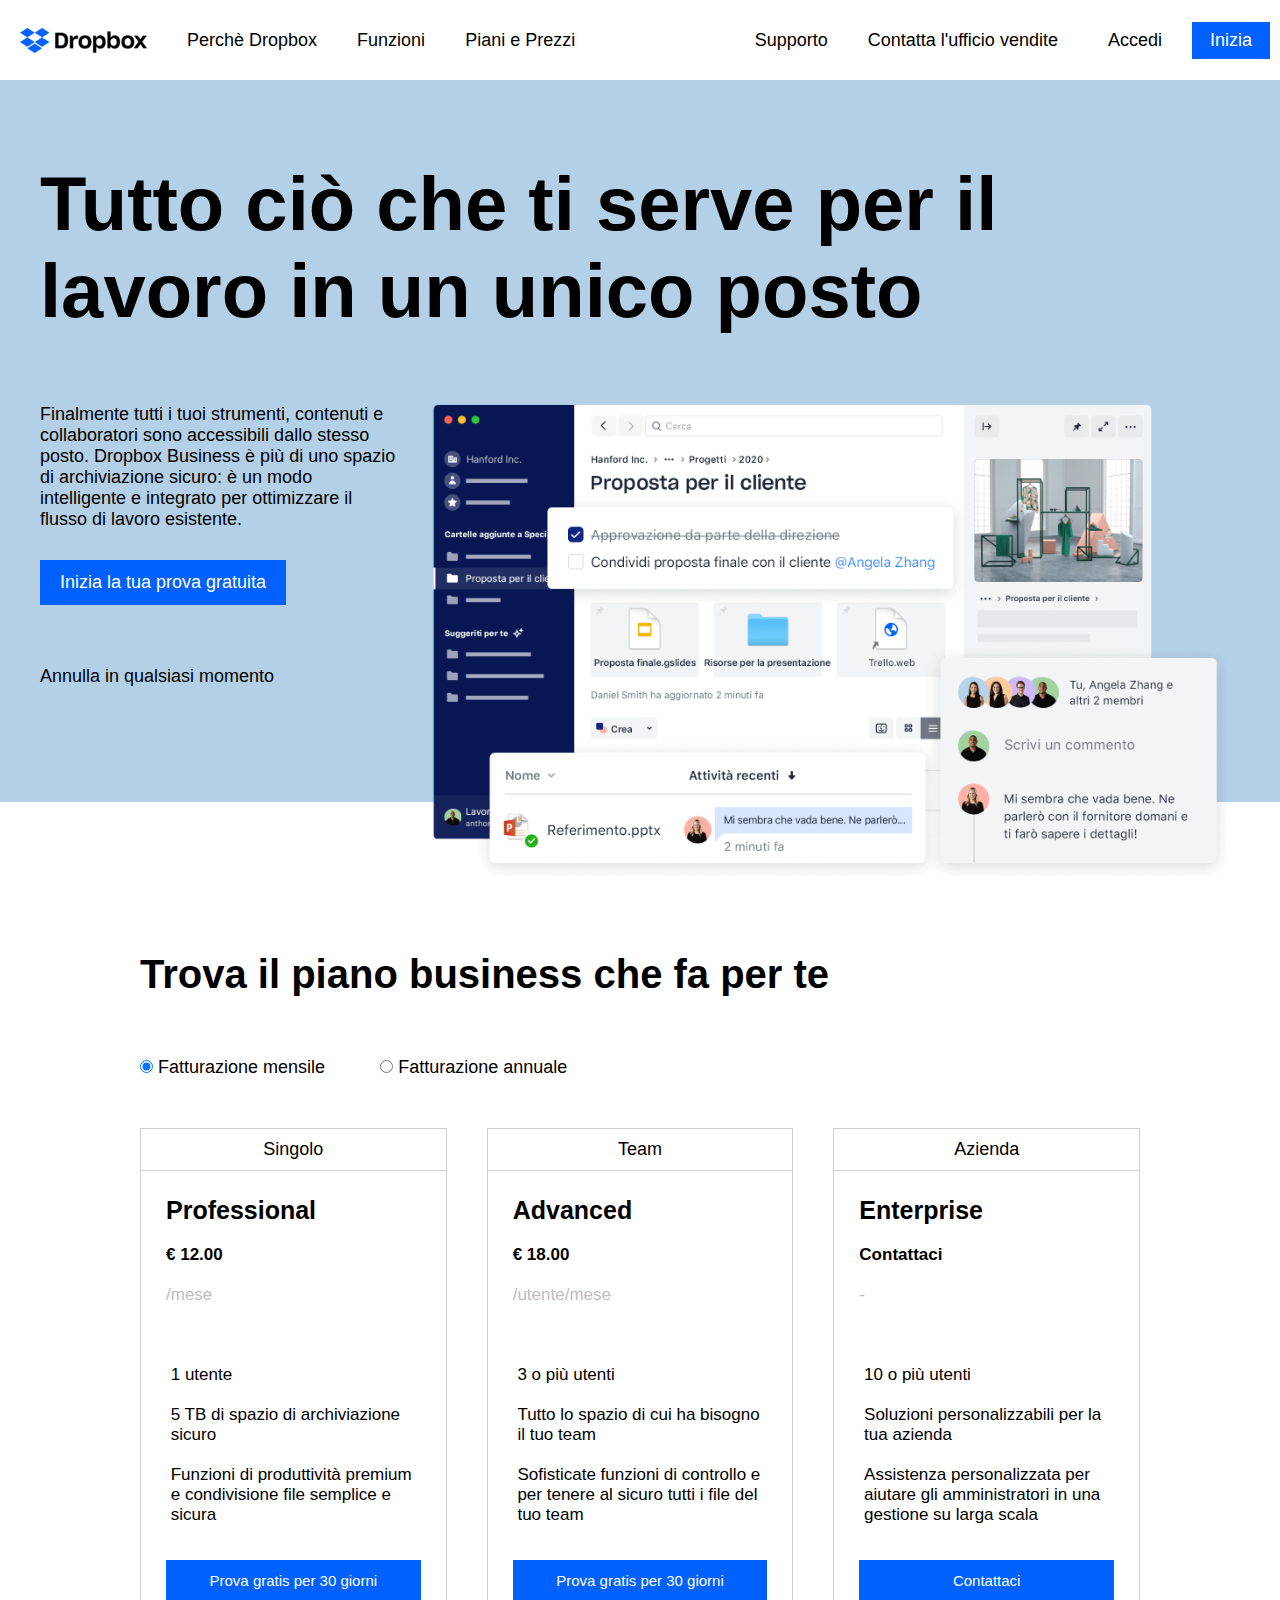
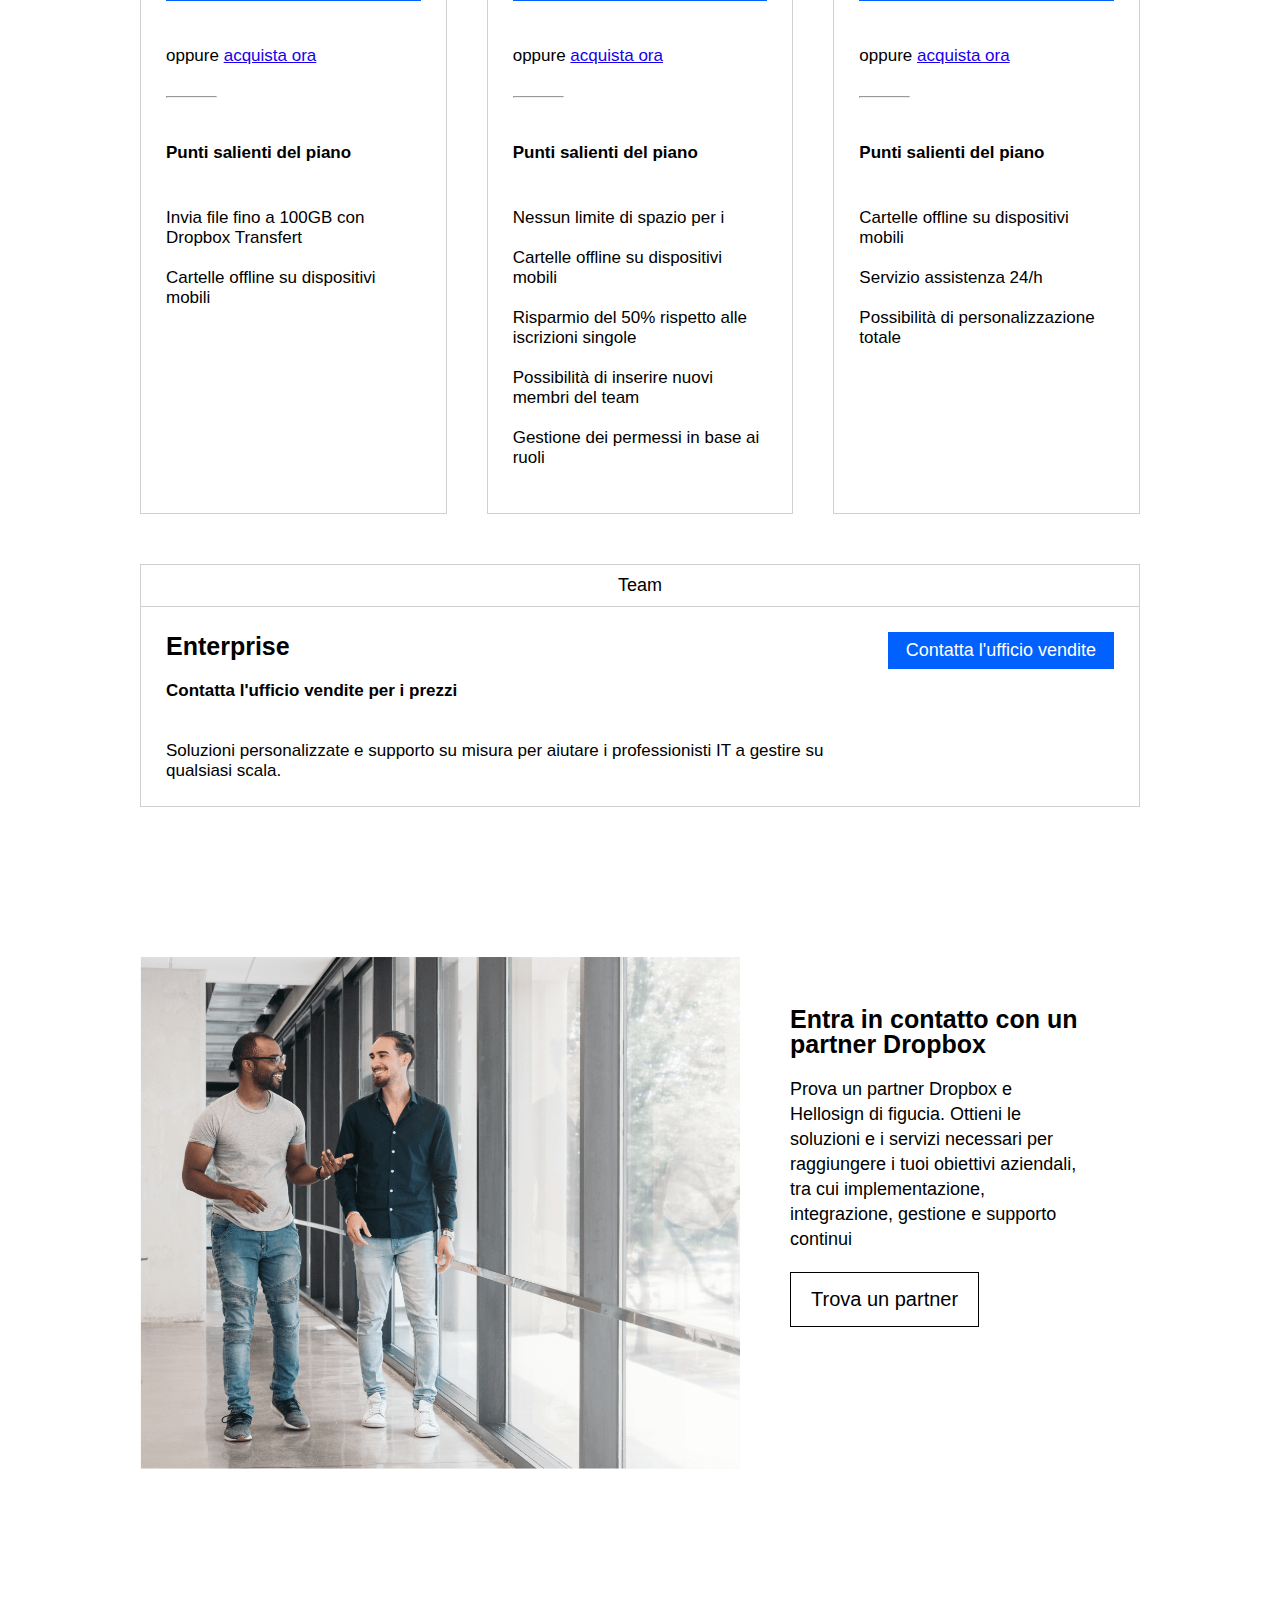
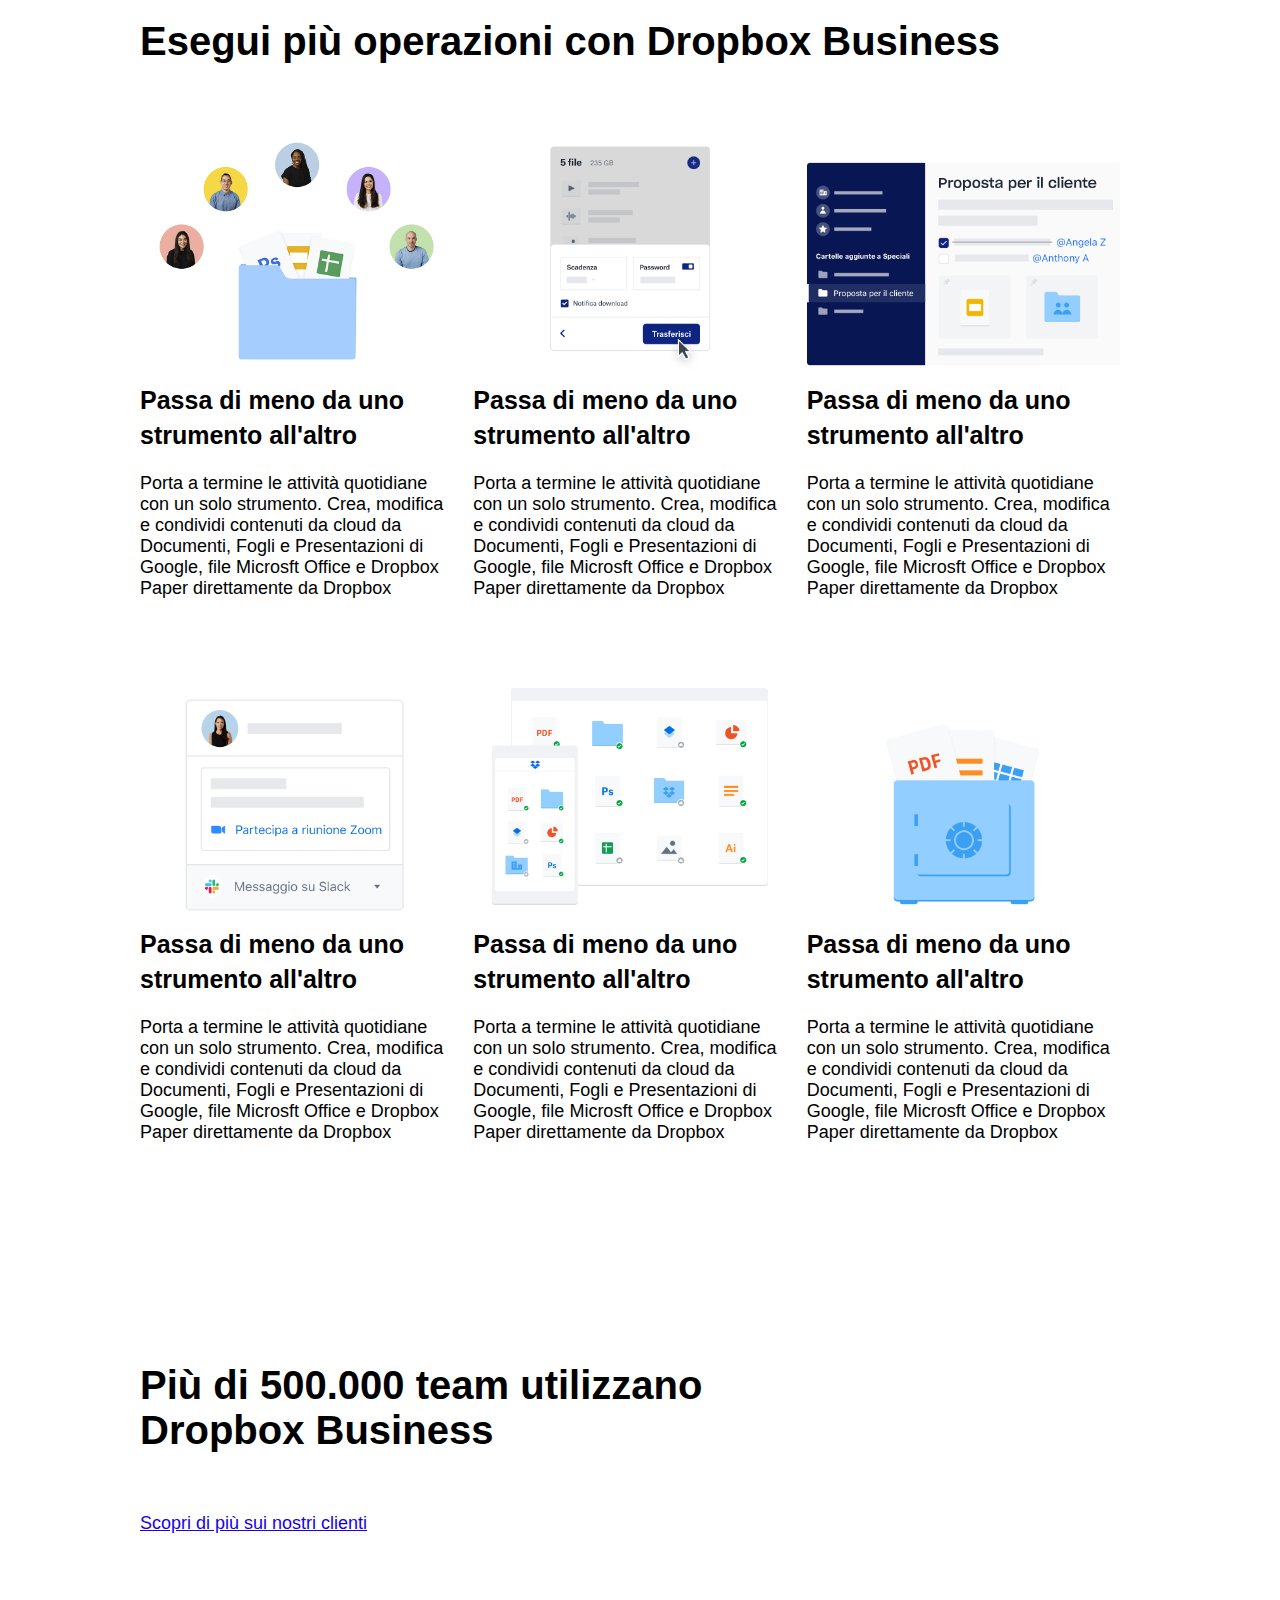
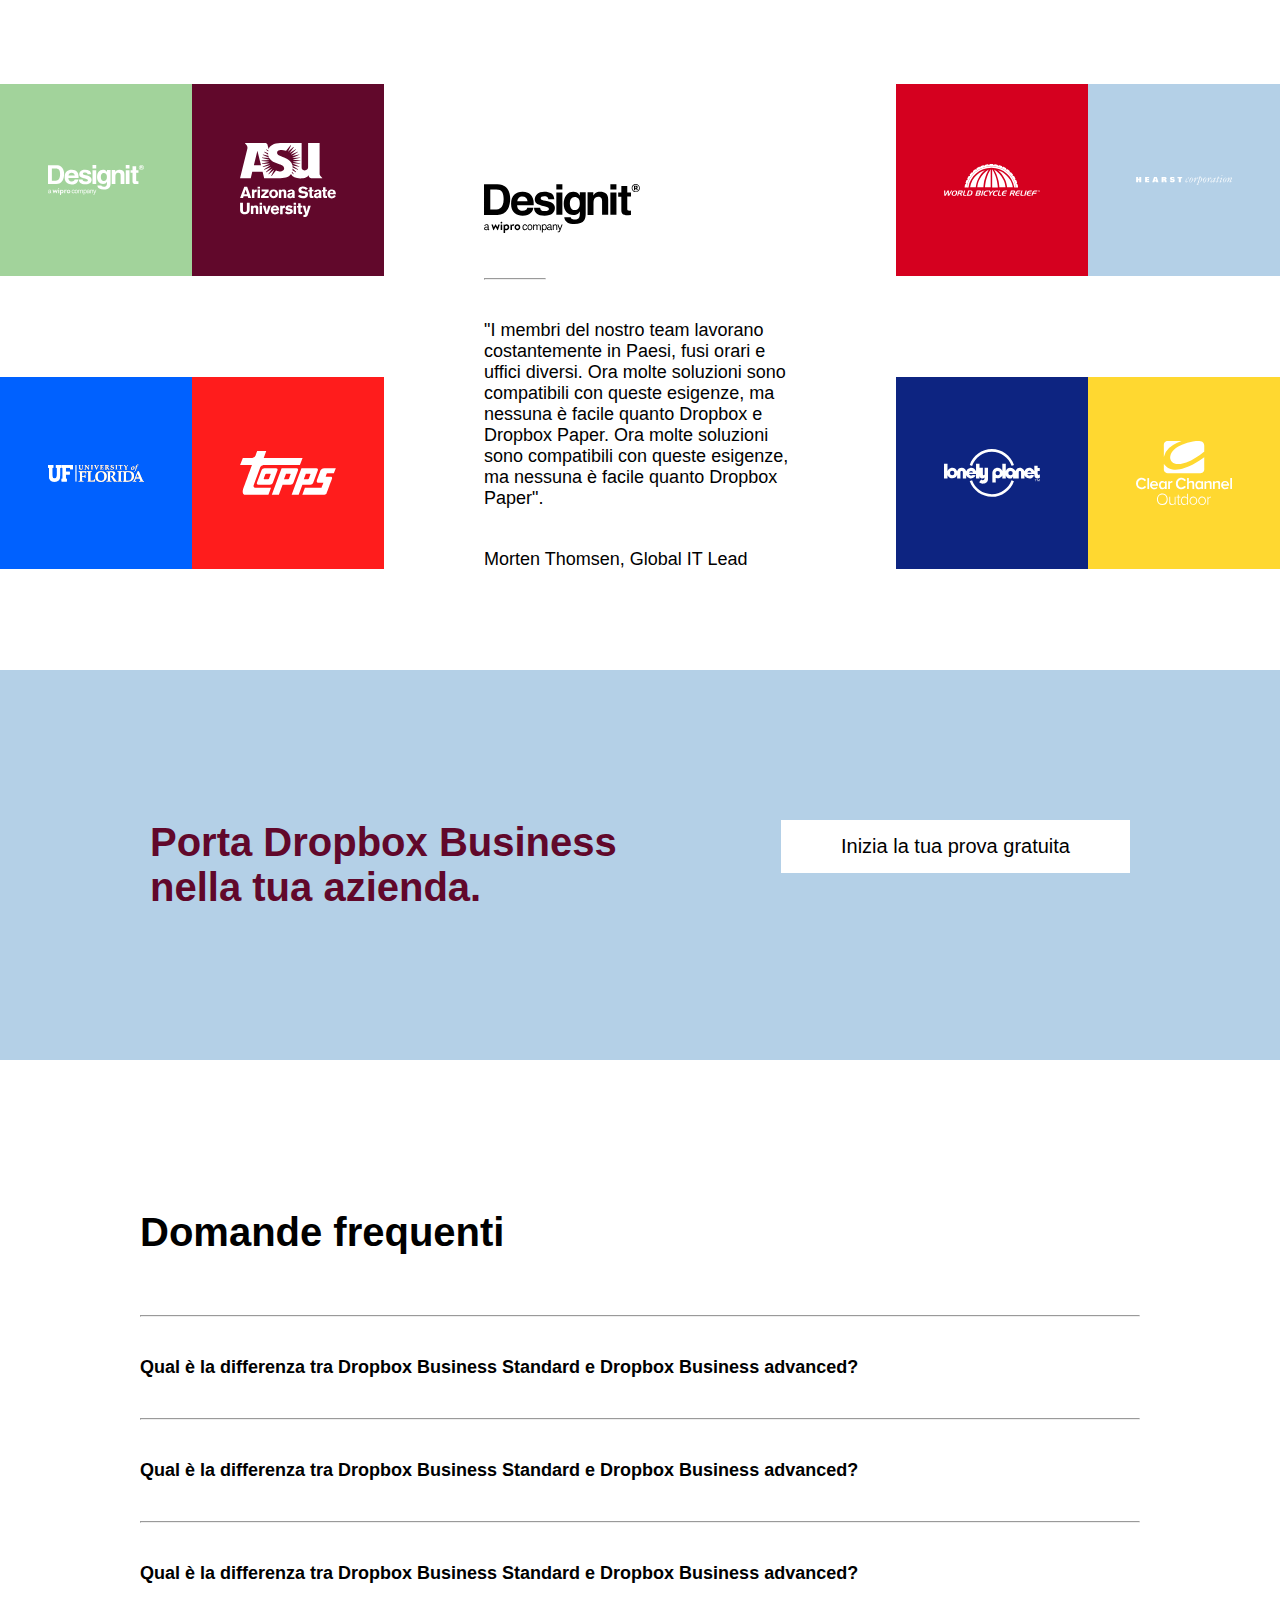
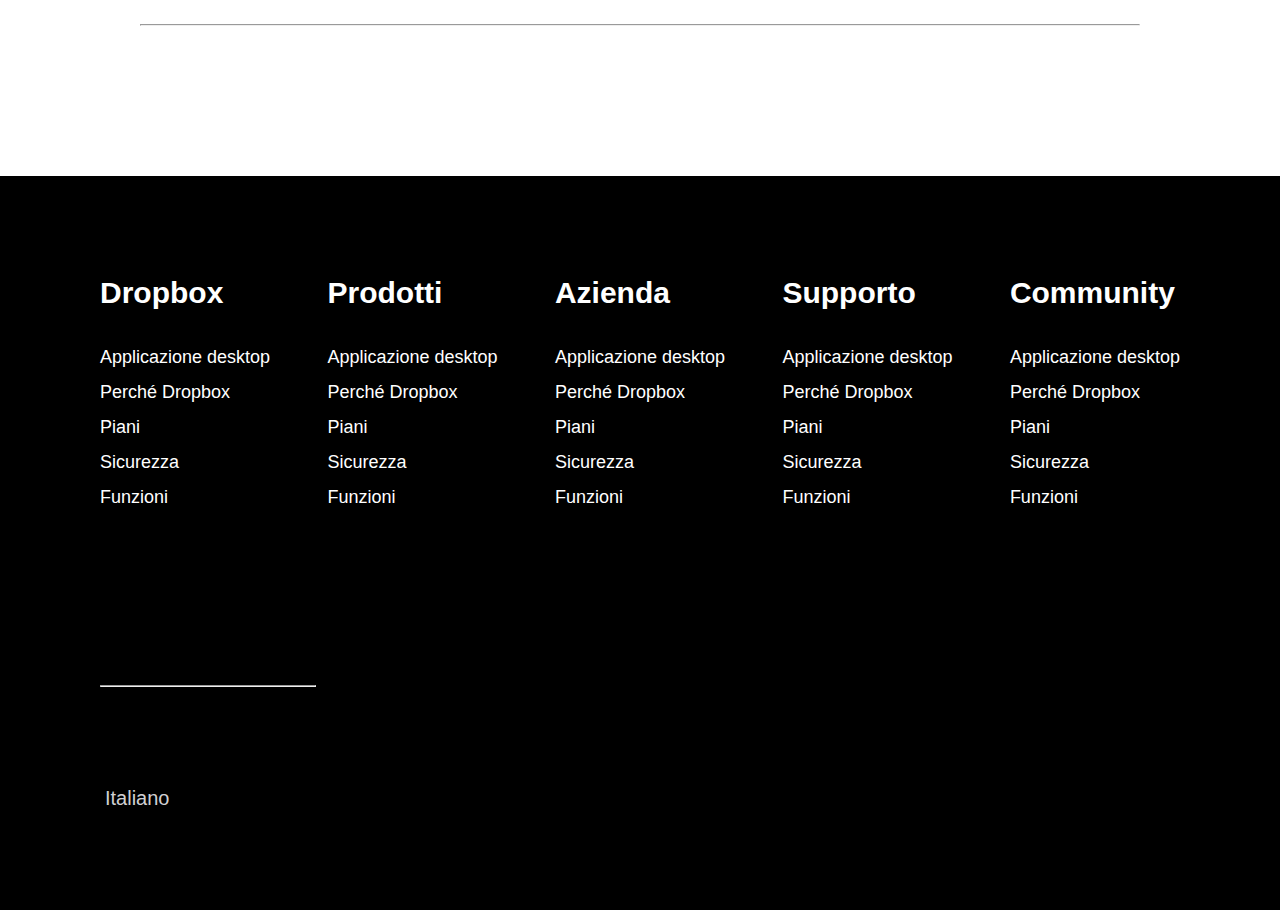
==== commit 96d4d23e: "Fine footer" ====
--- a/index.html
+++ b/index.html
@@ -359,15 +359,57 @@
     </main>
 <!-- footer -->
     <footer>
-        <nav class="container">
-            <ul>
-                <li>a</li>
-                <li>a</li>
-                <li>a</li>
-                <li>a</li>
-                <li>a</li>
-            </ul>
-        </nav>
+        <div class="container">
+            <nav class="flexfooter">
+                <ul>
+                    <li><h4>Dropbox</h4></li>
+                    <li> <a href="#">Applicazione desktop</a></li>
+                    <li> <a href="#">Perché Dropbox</a></li>
+                    <li> <a href="#">Piani</a></li>
+                    <li> <a href="#">Sicurezza</a></li>
+                    <li> <a href="#">Funzioni</a></li>
+                </ul>
+
+                <ul>
+                    <li><h4>Prodotti</h4></li>
+                    <li> <a href="#">Applicazione desktop</a></li>
+                    <li> <a href="#">Perché Dropbox</a></li>
+                    <li> <a href="#">Piani</a></li>
+                    <li> <a href="#">Sicurezza</a></li>
+                    <li> <a href="#">Funzioni</a></li>
+                </ul>
+
+                <ul>
+                    <li><h4>Azienda</h4></li>
+                    <li> <a href="#">Applicazione desktop</a></li>
+                    <li> <a href="#">Perché Dropbox</a></li>
+                    <li> <a href="#">Piani</a></li>
+                    <li> <a href="#">Sicurezza</a></li>
+                    <li> <a href="#">Funzioni</a></li>
+                </ul>
+
+                <ul>
+                    <li><h4>Supporto</h4></li>
+                    <li> <a href="#">Applicazione desktop</a></li>
+                    <li> <a href="#">Perché Dropbox</a></li>
+                    <li> <a href="#">Piani</a></li>
+                    <li> <a href="#">Sicurezza</a></li>
+                    <li> <a href="#">Funzioni</a></li>
+                </ul>
+
+                <ul>
+                    <li><h4>Community</h4></li>
+                    <li> <a href="#">Applicazione desktop</a></li>
+                    <li> <a href="#">Perché Dropbox</a></li>
+                    <li> <a href="#">Piani</a></li>
+                    <li> <a href="#">Sicurezza</a></li>
+                    <li> <a href="#">Funzioni</a></li>
+                </ul>
+            </nav>
+            <hr>
+            <div class="lingua">
+                <button type="button" onclick="alert('Lingua selezionata: Italiano')"><i class="fa-solid fa-earth-americas"></i> Italiano <i class="fa-solid fa-caret-up"></i></button>
+            </div>
     </footer>
 </body>
 </html>
--- a/css/style.css
+++ b/css/style.css
@@ -226,7 +226,7 @@
     padding-bottom: 40px;
 }
 
-li {
+.card li {
     display: flex;
     padding-bottom: 20px;
     list-style-type: none;
@@ -253,7 +253,7 @@
     font-size: 20px;
 }
 
-h4{
+.card h4{
     padding: 45px 0;
 }
 
@@ -465,5 +465,45 @@
 footer{
     background-color: var(--black);
     color: var(--white);
-}
-
+    padding: 100px;
+}
+
+.flexfooter{
+    display: flex;
+    justify-content: space-between;
+    align-items: flex-start;
+}
+footer h4{
+    font-size: 30px;
+    padding-bottom: 30px;
+}
+
+footer li{
+    list-style: none;
+}
+
+footer a{
+    text-decoration: none;
+    color: var(--white);
+    line-height: 35px;
+}
+
+footer nav{
+    padding-bottom: 170px;
+}
+
+.lingua{
+    padding-top: 100px;
+}
+
+footer button{
+    border: none;
+    background-color: var(--black);
+    color: var(--grey);
+    font-size: 20px;
+    cursor: pointer;
+}
+
+.fa-earth-americas{
+    padding-right: 5px;
+}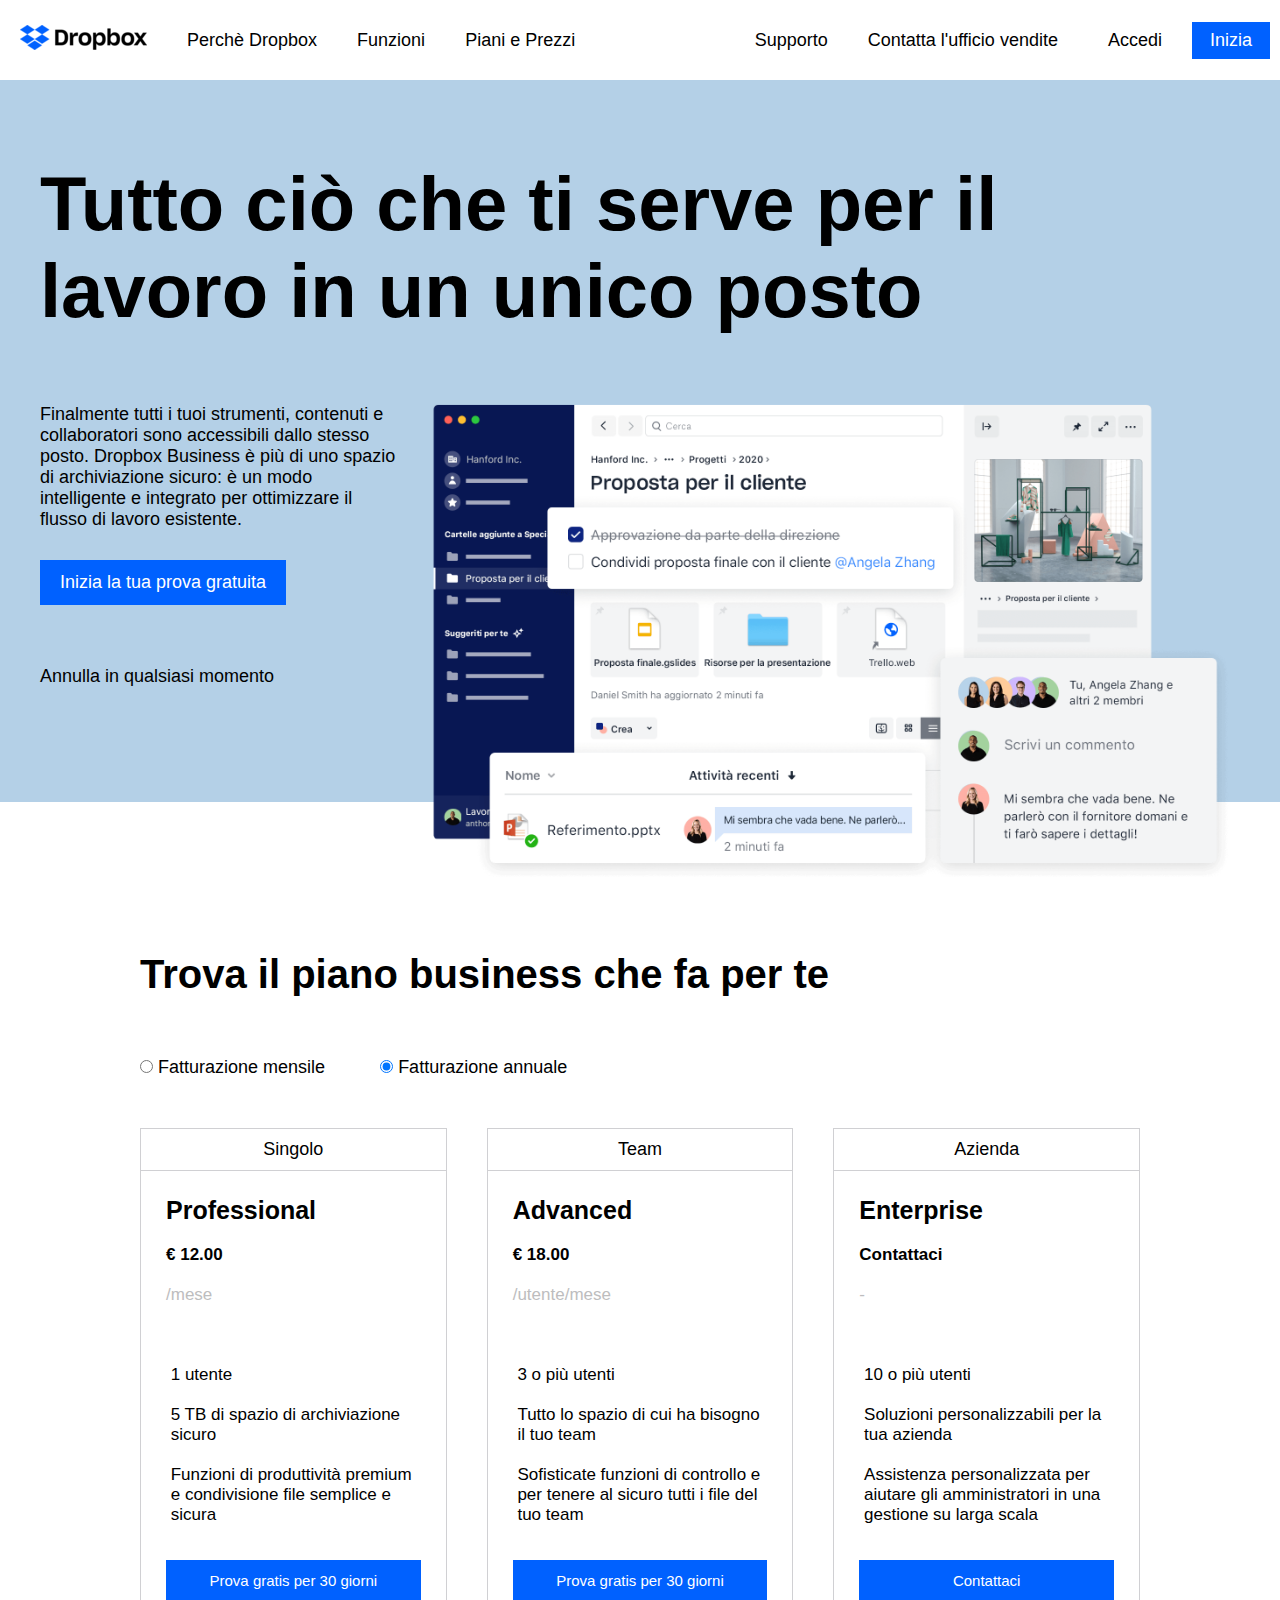
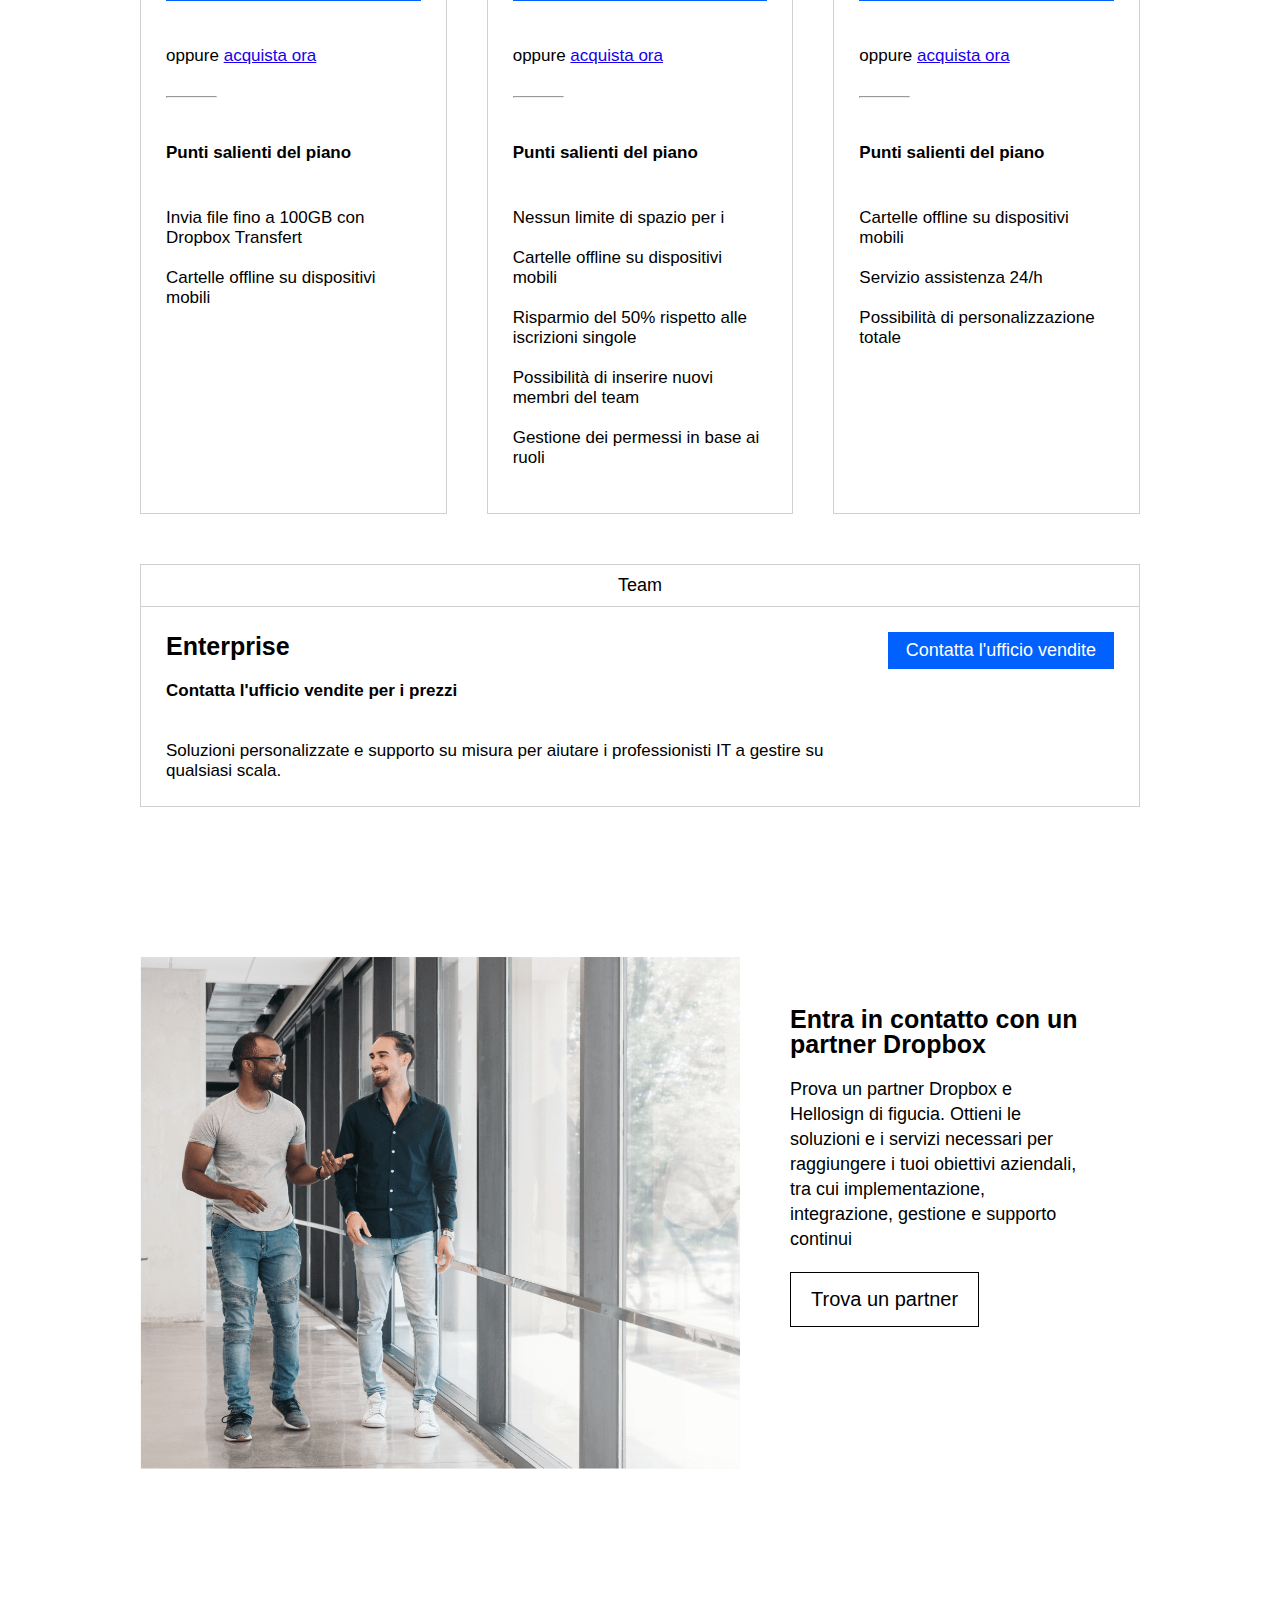
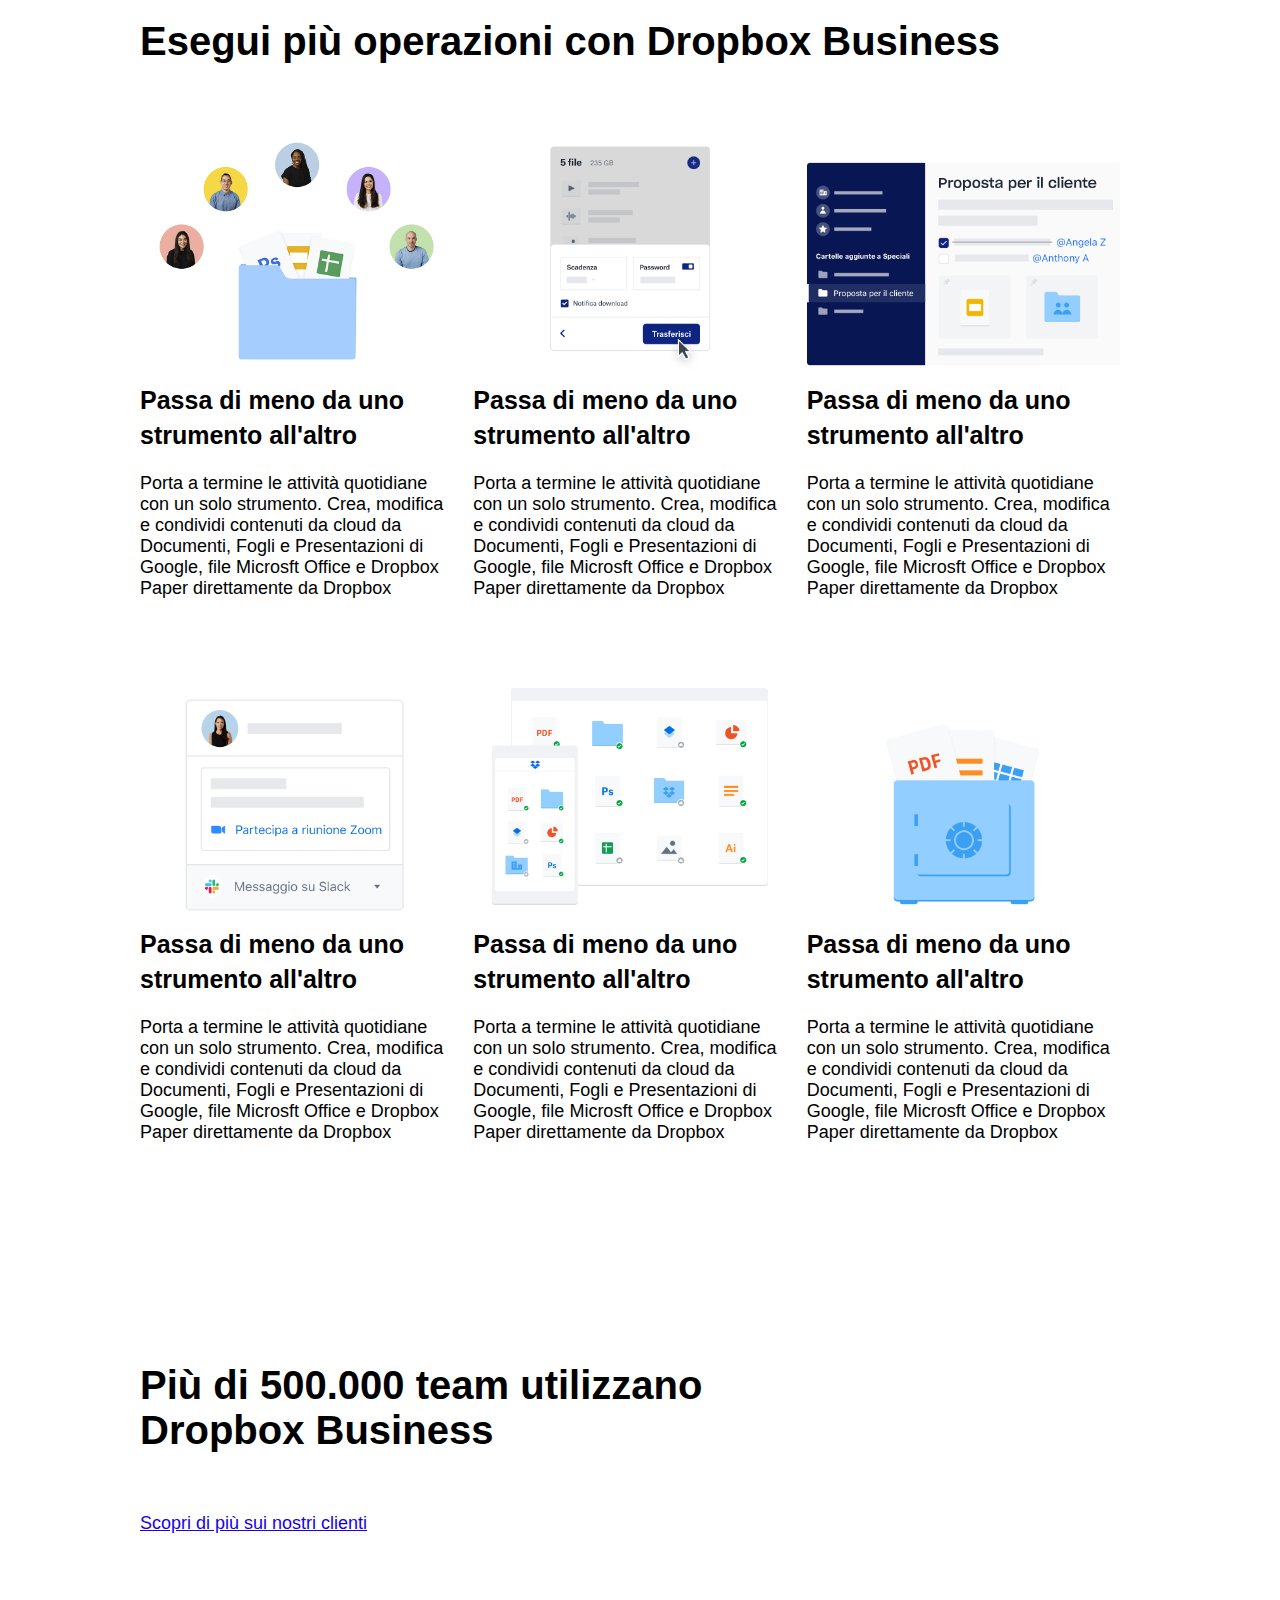
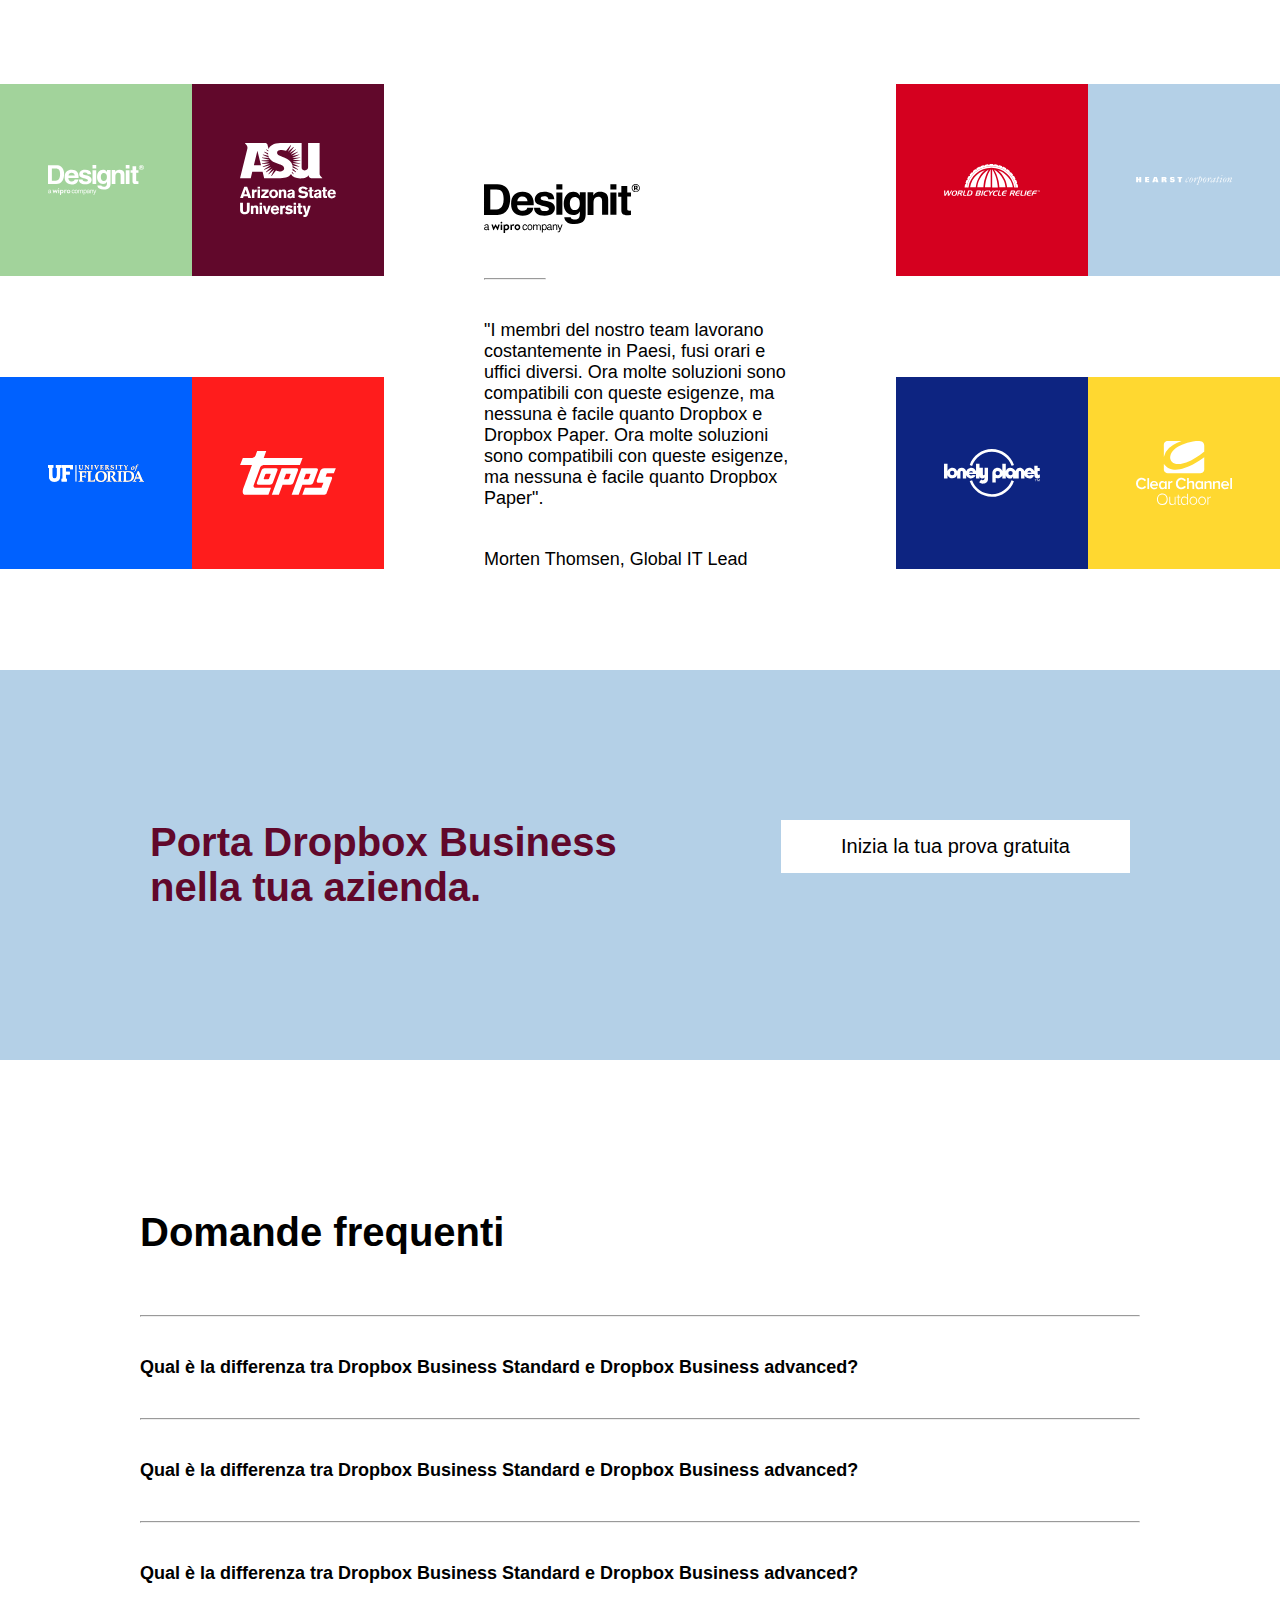
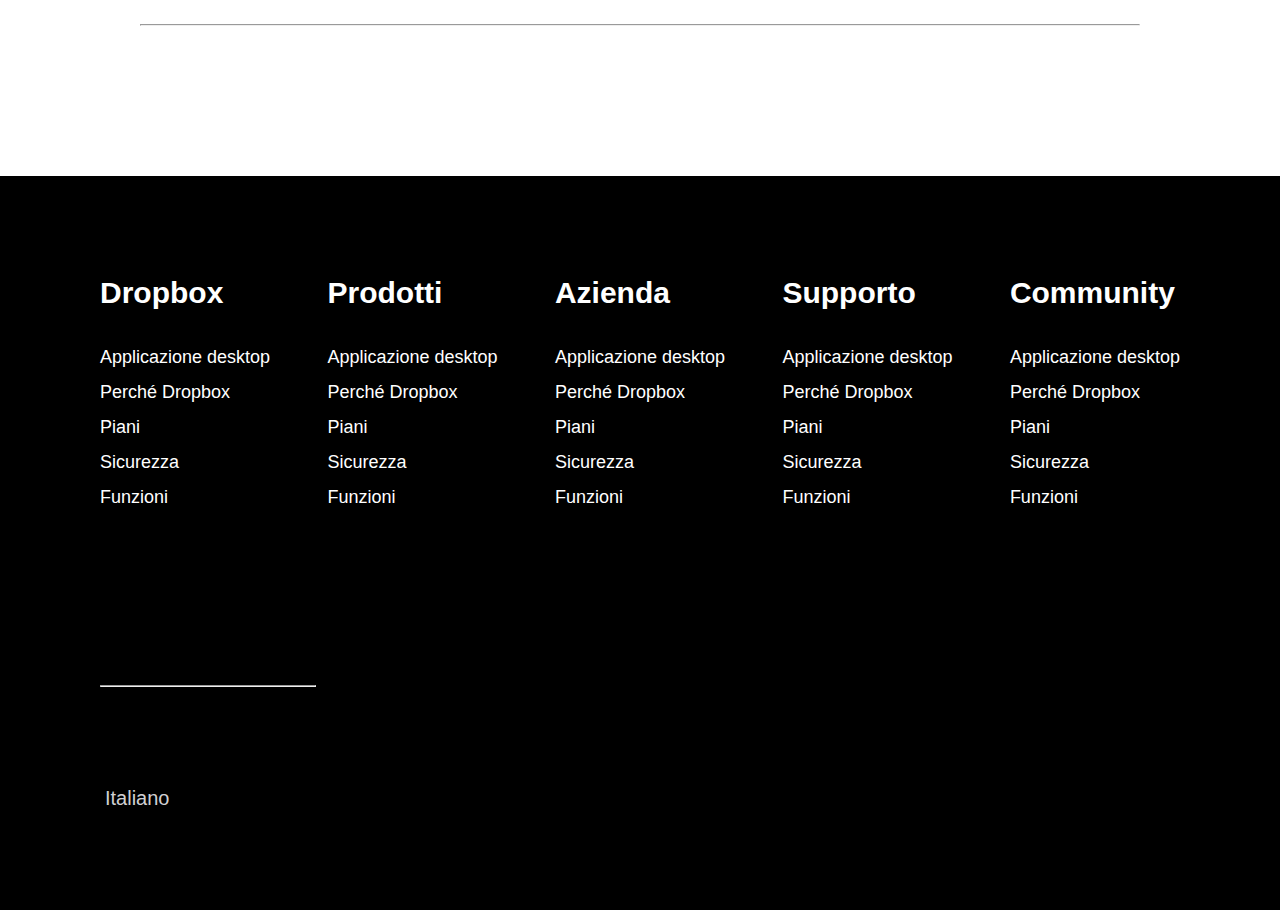
==== commit b622a7e3: "aggiunta bonus" ====
--- a/index.html
+++ b/index.html
@@ -13,17 +13,14 @@
     <header>
         <nav>
             <div class="left">
-                <img src="./img/logo-small.png" alt="Logo">
+                <a href="#"><img src="./img/logo-small.png" alt="Logo"></a>
                 <span>Perchè Dropbox</span>
                 <span>Funzioni</span>
                 <span>Piani e Prezzi</span>
             </div>
             <div class="right">
-                <span>
-                    Supporto
-                </span><span>
-                    Contatta l'ufficio vendite
-                </span>
+                <span>Supporto</span>
+                <span>Contatta l'ufficio vendite</span>
                 <button class="accedi">
                     Accedi
                 </button>
@@ -62,12 +59,16 @@
         <section id="piani" class="container-small">
             <h2>Trova il piano business che fa per te</h2>
             <div>
-                <input type="radio" checked="checked" name="radio">
-                    <span class="checkmark"></span>
-                        <label>Fatturazione mensile</label>
-                <input type="radio" name="radio">
-                    <span class="checkmark"></span>
-                        <label>Fatturazione annuale </label>
+                <label class="check-radio">
+                    <input type="radio" checked="checked" name="radio">
+                        <span class="checkmark"></span>
+                        Fatturazione mensile
+                </label>
+                <label class="check-radio">
+                    <input type="radio" checked="checked" name="radio">
+                        <span class="checkmark"></span>
+                        Fatturazione annuale
+                </label>
             </div>
 <!-- Inizio card offerte -->
             <div class="flex-card">
--- a/css/style.css
+++ b/css/style.css
@@ -22,6 +22,10 @@
     box-sizing: border-box;
 }
 
+html{
+    scroll-behavior: smooth;
+}
+
 body {
     background-color: var(--white);
     font-family: Arial, Helvetica, sans-serif;
@@ -38,6 +42,8 @@
     margin: 150px auto;
 }
 
+
+
 .flexbox{
     display: flex;
 }
@@ -48,6 +54,11 @@
 
 .width70{
     width: 70%;
+}
+
+.btn-lightblue:hover{
+    cursor: pointer;
+    background-color: #0062ffb2;
 }
 /* header */
 header nav{
@@ -90,6 +101,7 @@
 
 nav span{
     padding: 0 20px;
+    cursor: pointer;
 }
 
 /* Box Hero */
@@ -128,6 +140,11 @@
     font-size: 18px;
     padding: 15px 30px;
     text-align: center;
+}
+
+.accedi:hover{
+    cursor: pointer;
+    color: #dad6d6;
 }
 
 .btn-lightblue{
@@ -151,8 +168,8 @@
     padding: 12px 20px;
     font-size: 15px;
 }
+
 /* Main */
-
 h2{
     font-size: 40px;
     padding-bottom: 60px;
@@ -160,6 +177,7 @@
 
 main label{
     margin-right: 50px;
+    cursor: pointer;
 }
 
 /* Card offerte */
@@ -247,6 +265,7 @@
 .info{
     padding-top: 20px;
 }
+
 .fa-check{
     color: var(--lightblue);
     font-weight: bold;
@@ -272,13 +291,16 @@
     display: flex;
     justify-content: flex-start;
 }
+
 .second h3{
     padding-bottom: 20px;
 }
+
 .second span{
     padding: 50px;
     line-height: 25px;
 }
+
 .second button{
     background-color: var(--white);
     color: var(--black);
@@ -289,6 +311,10 @@
     margin-top: 20px;
 }
 
+.second button:hover{
+    cursor: pointer;
+    color: #dad6d6;
+}
 
 /* Terza section */
 
@@ -435,6 +461,10 @@
     font-size: 20px;
 }
 
+.sixth button:hover{
+    cursor: pointer;
+    color: #dad6d6;
+}
 /* Settima sezione */
 .seventh hr{
     width: 100%;
@@ -448,6 +478,7 @@
     display: flex;
     justify-content: space-between;
     align-items: center;
+    cursor: pointer;
 }
 
 .answer{
@@ -506,4 +537,4 @@
 
 .fa-earth-americas{
     padding-right: 5px;
-}+}
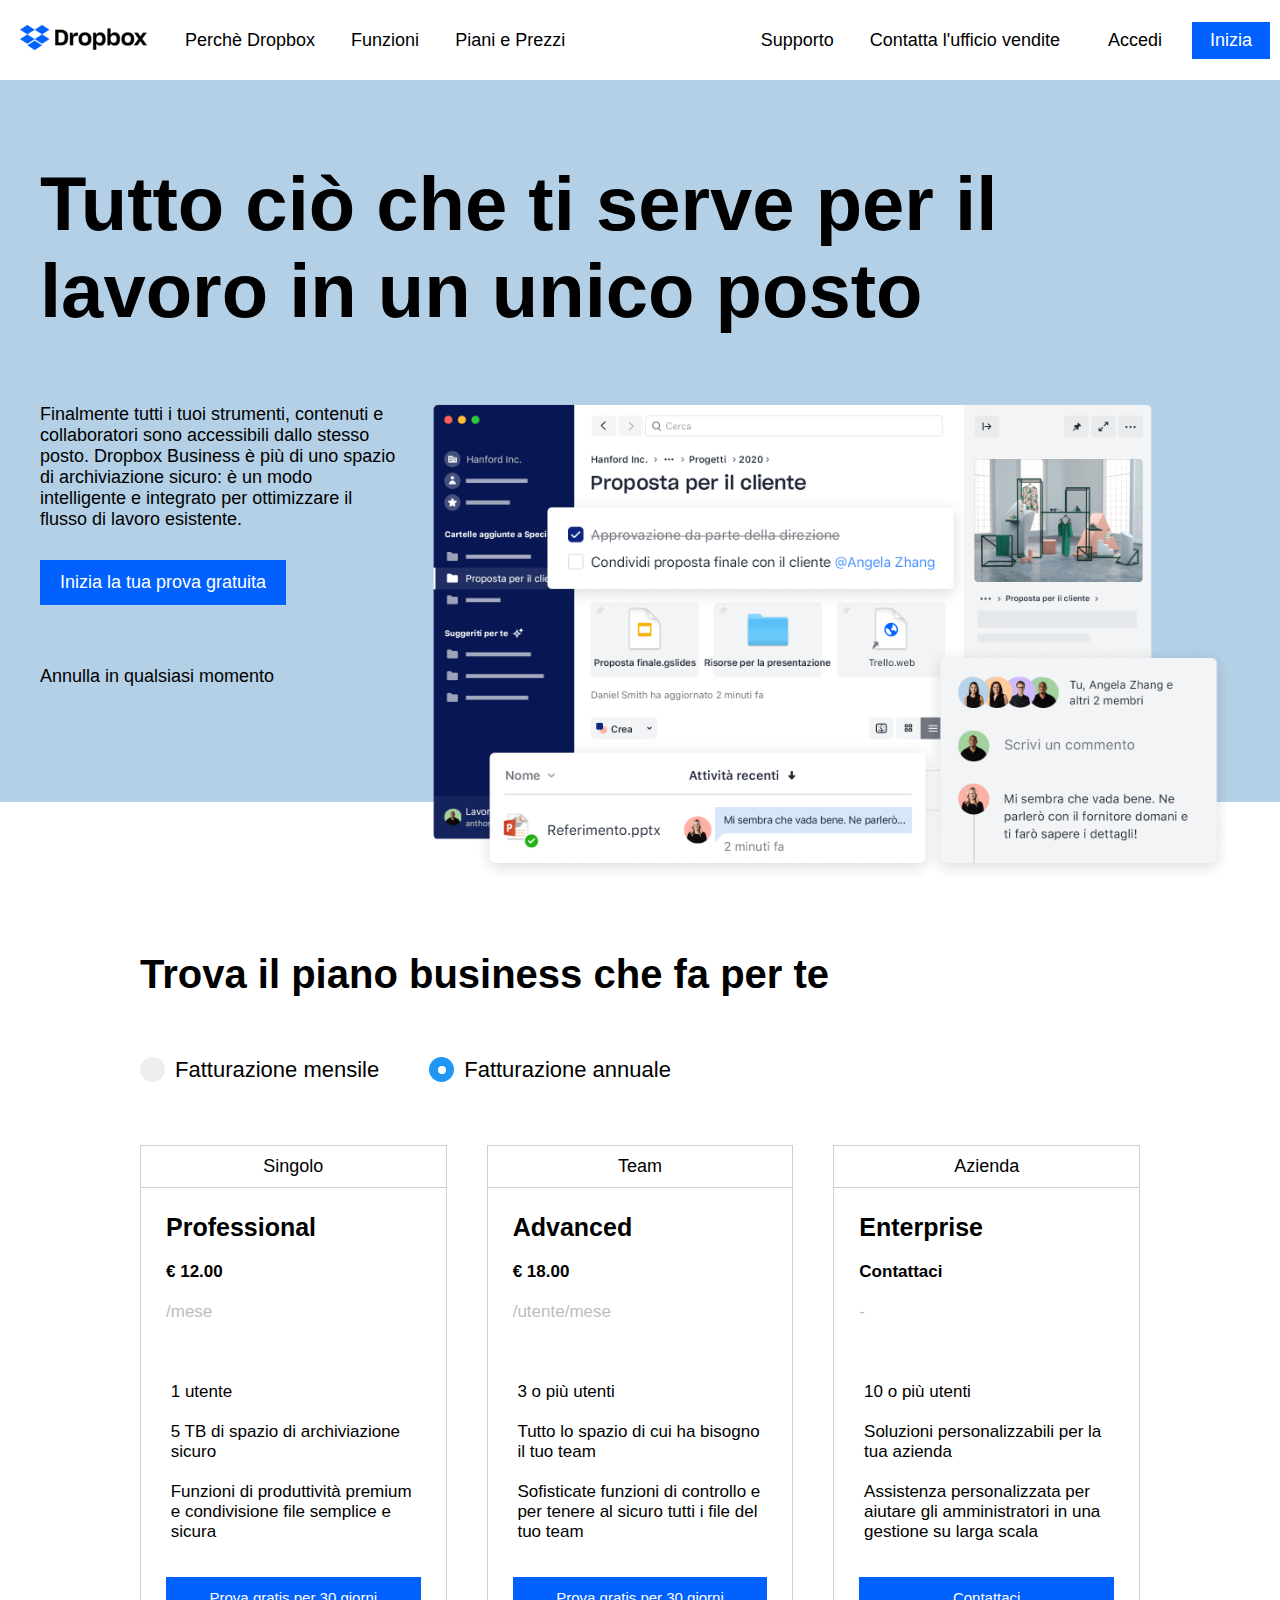
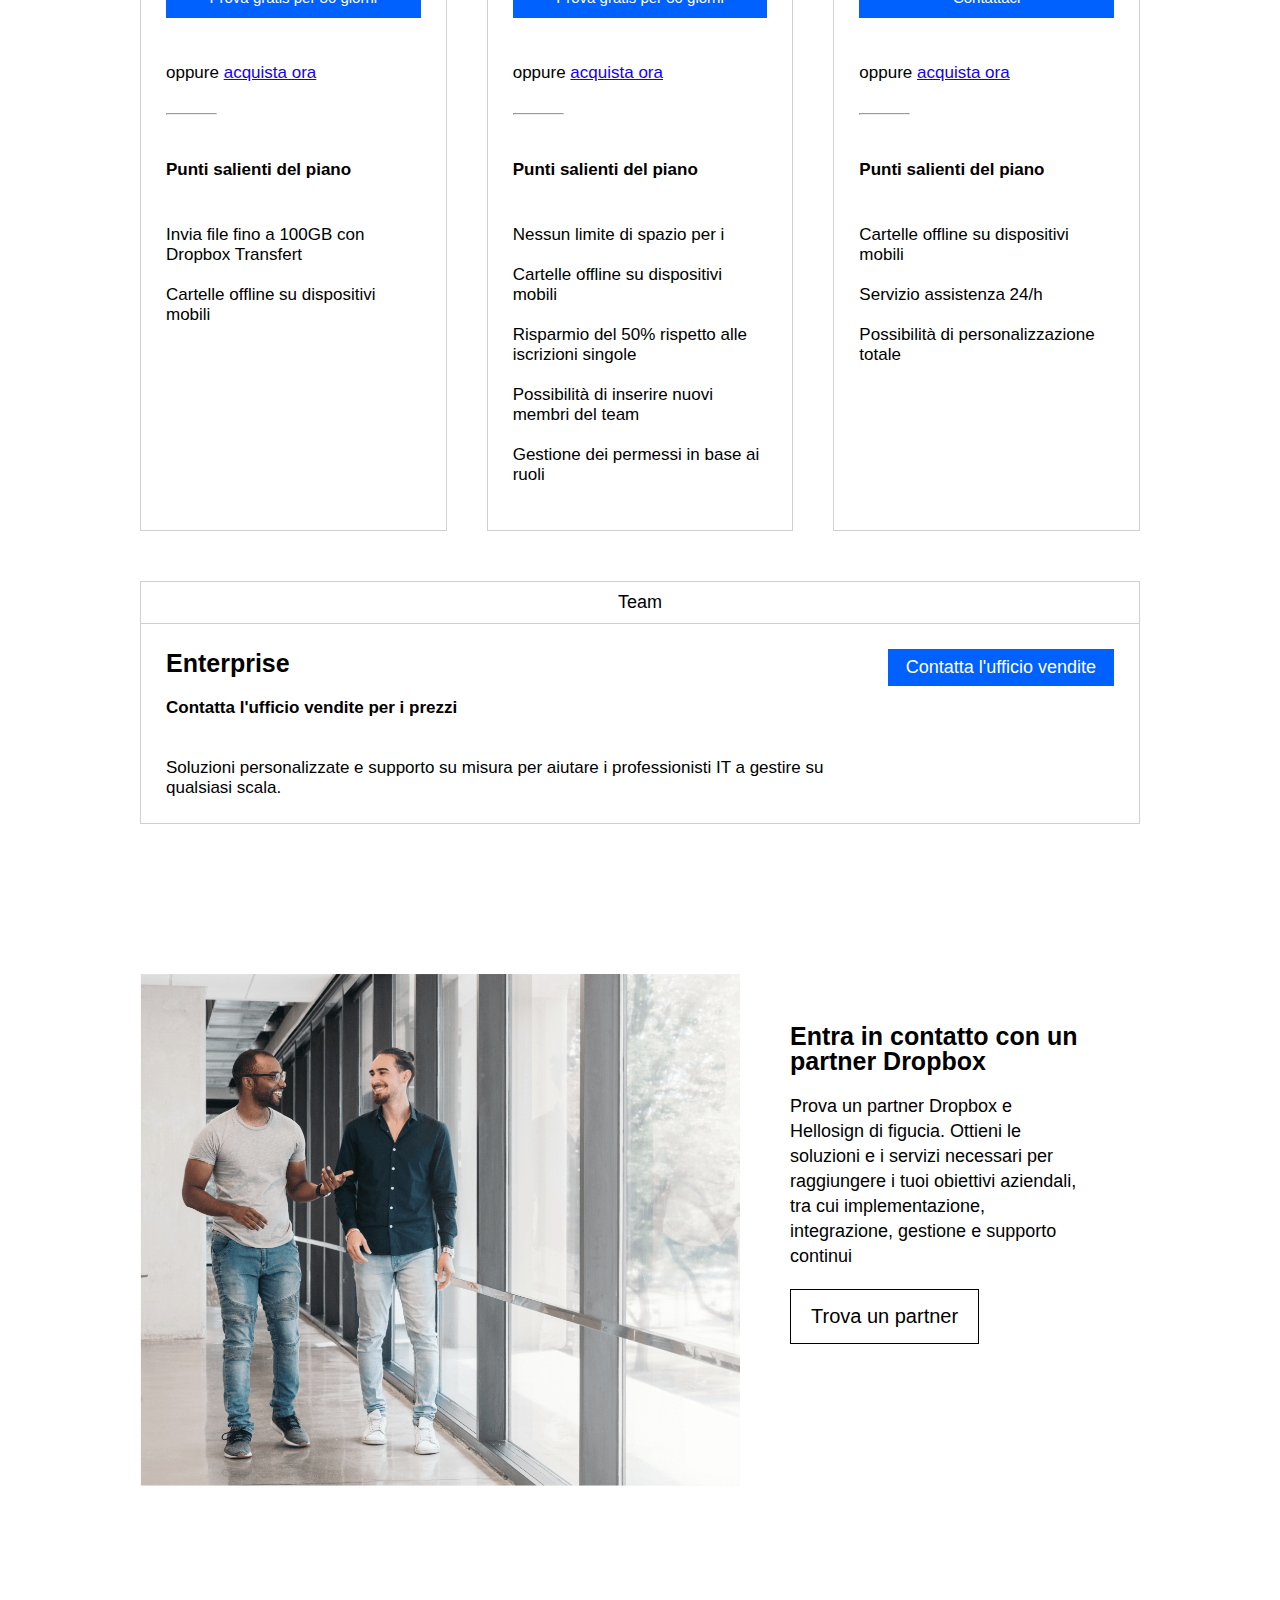
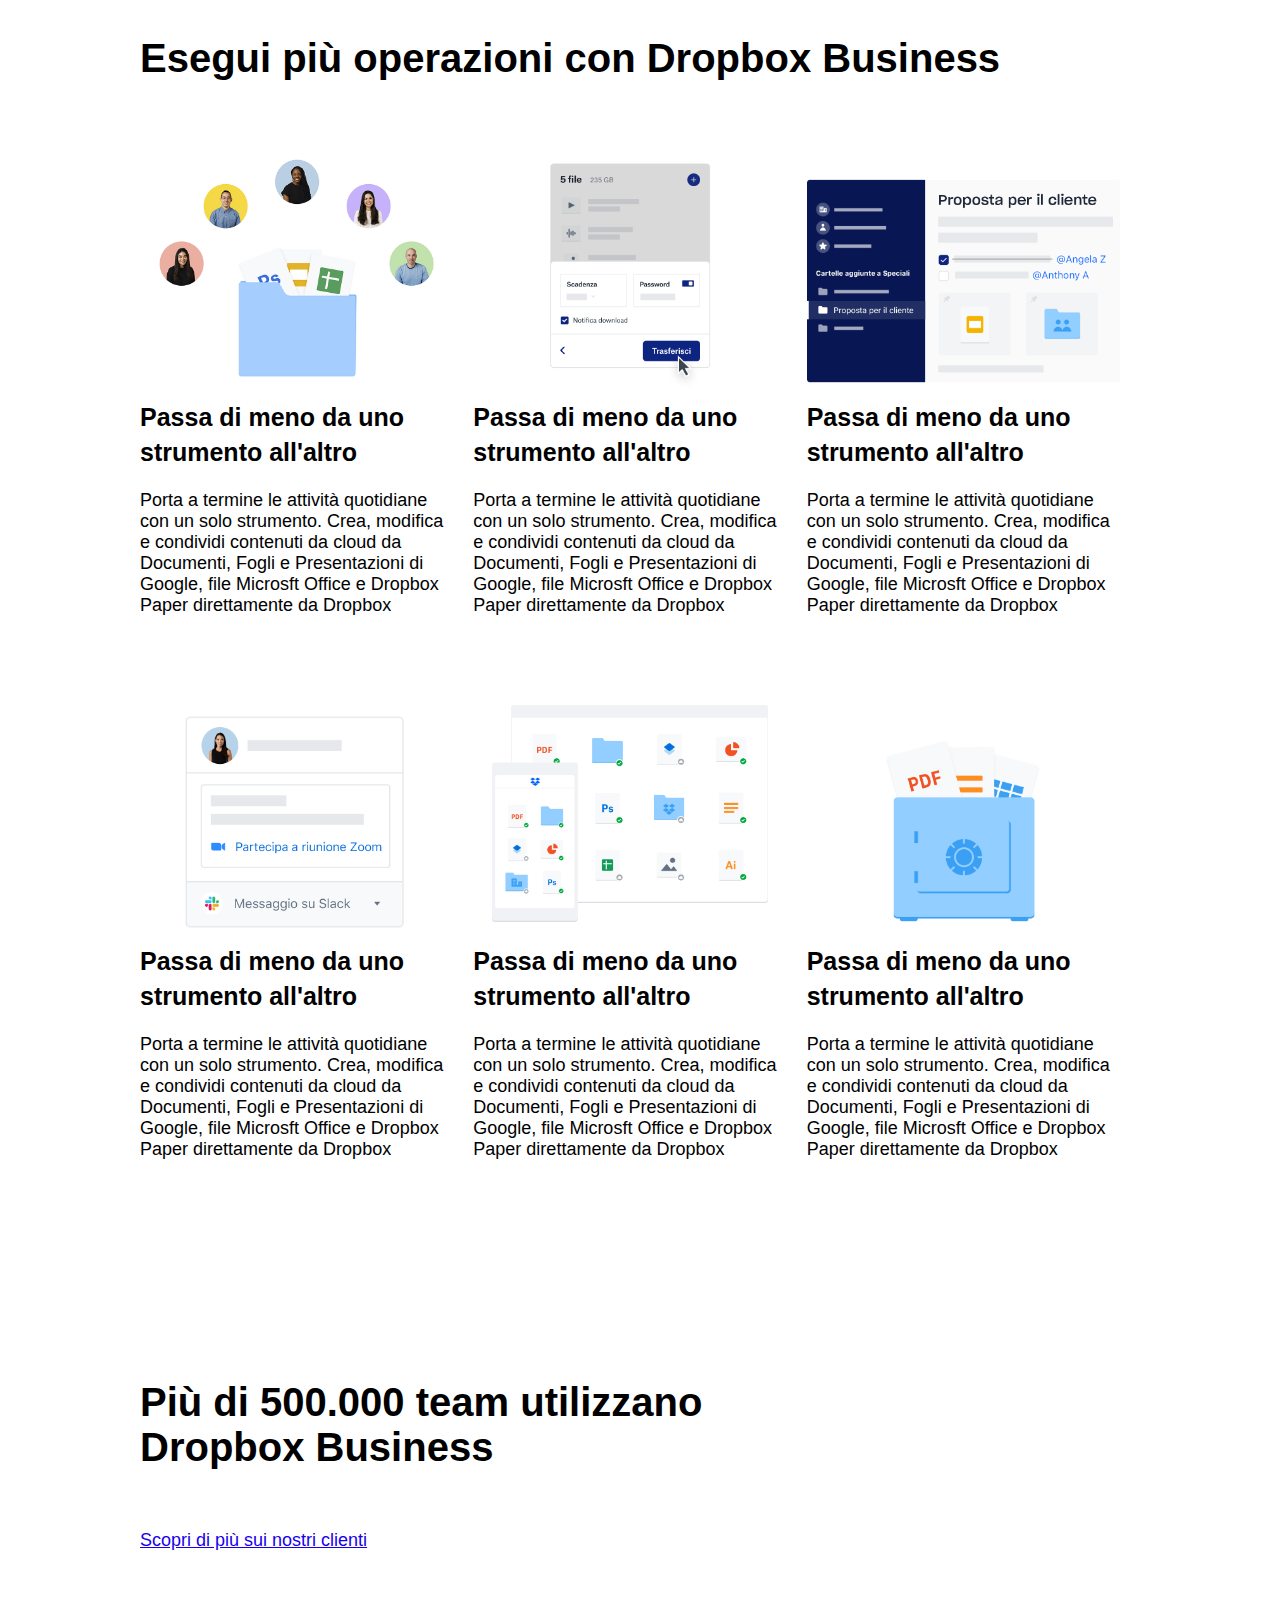
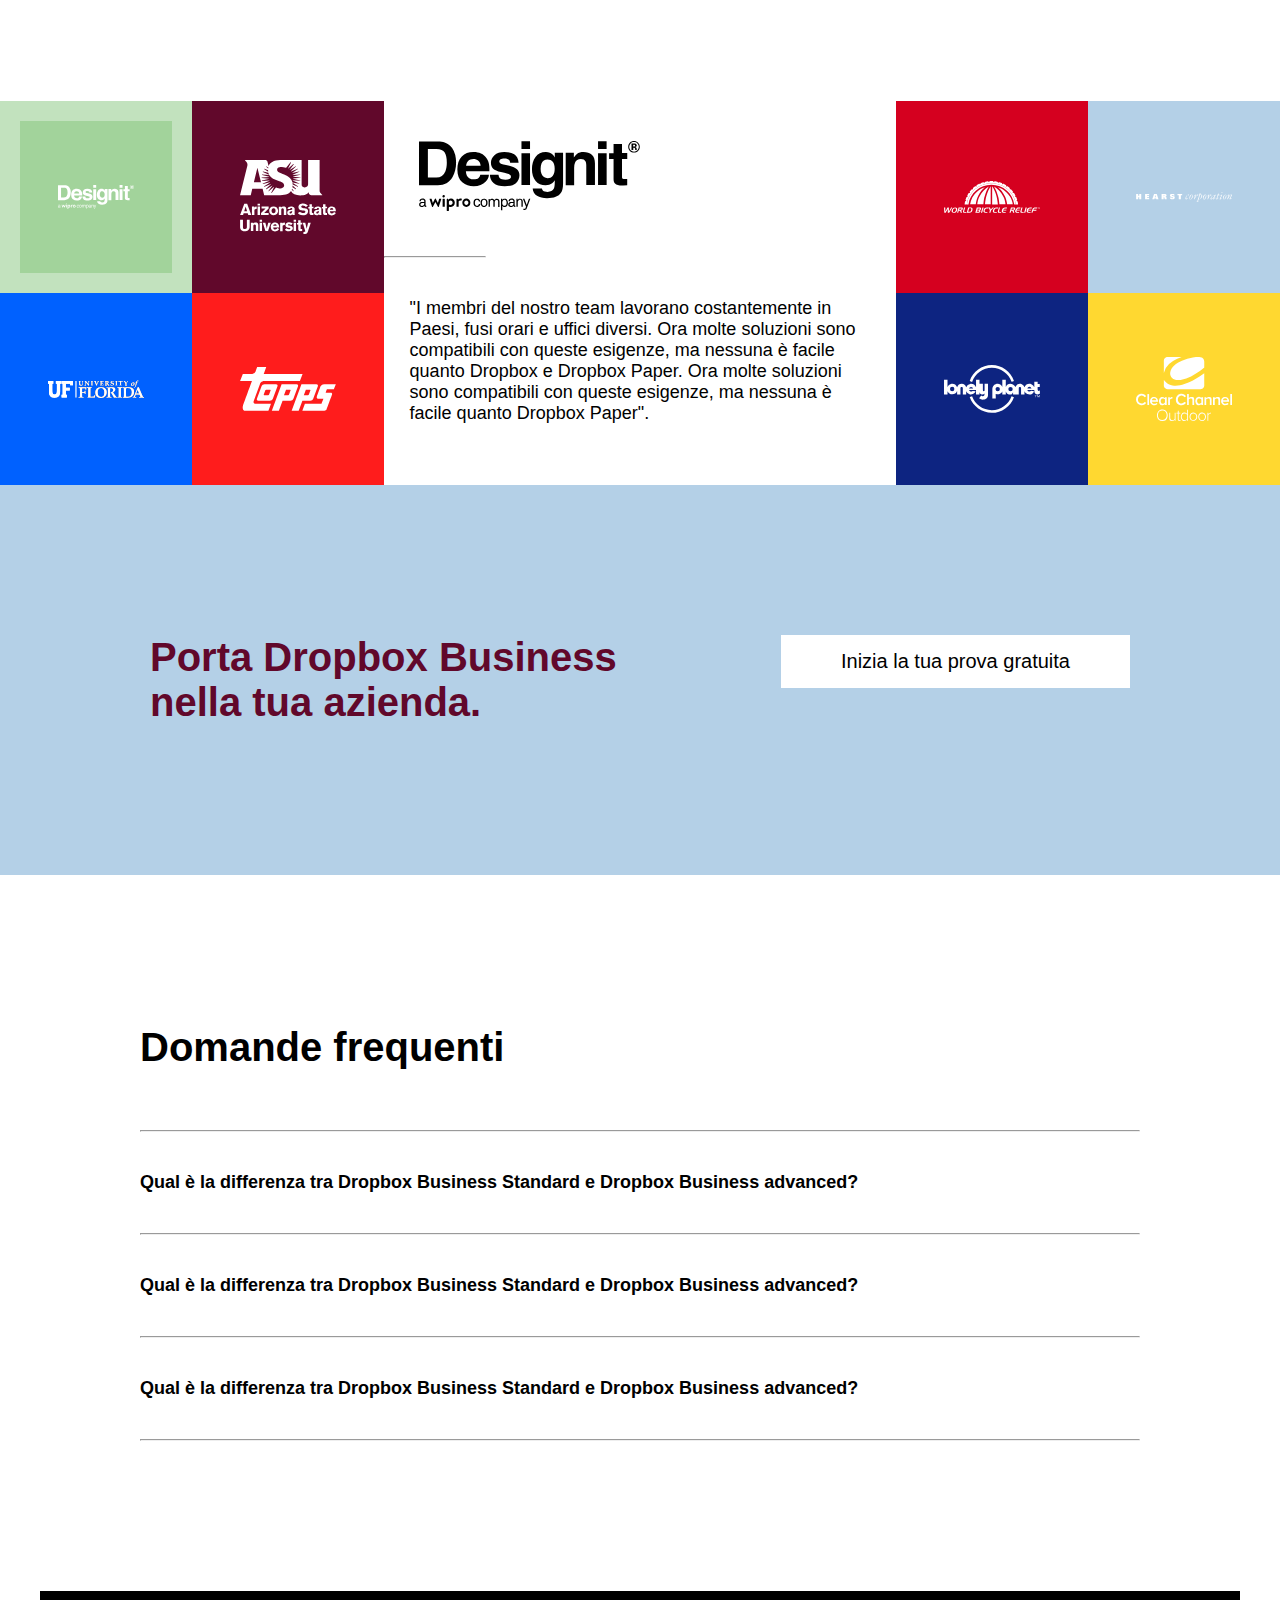
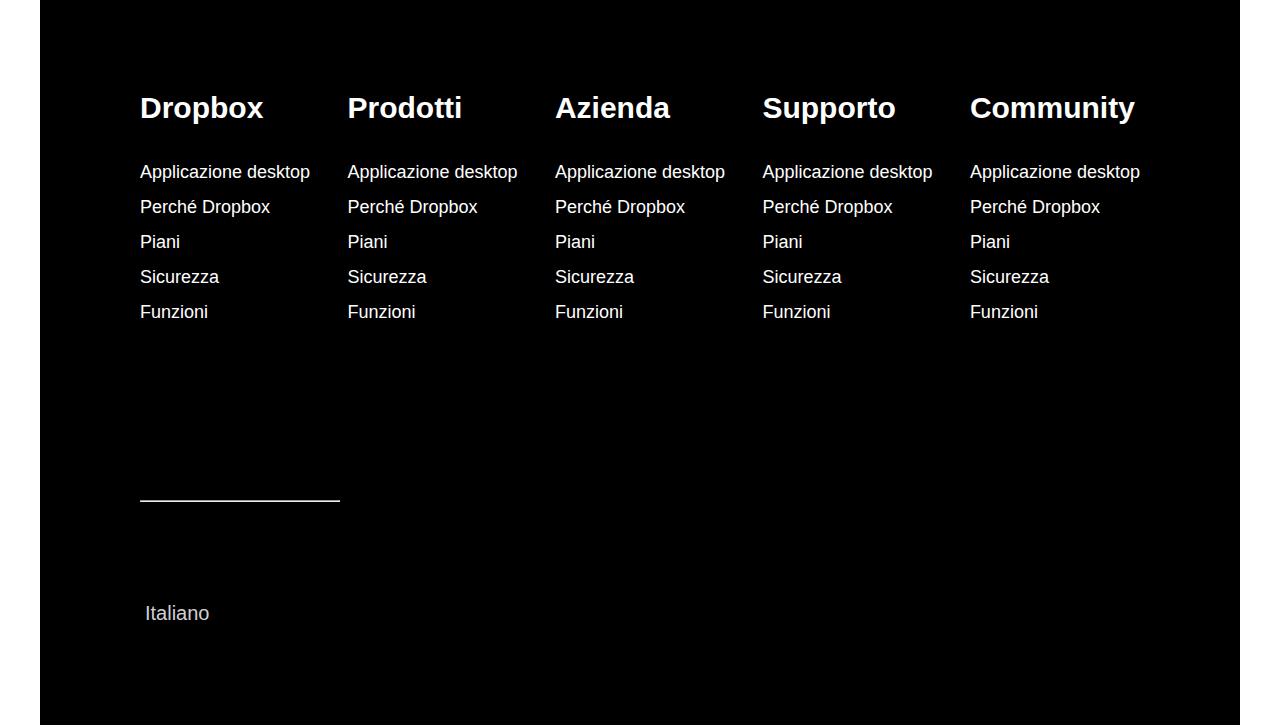
==== commit 2047c521: "Fine bonus decorativi, inizio bonus pagina" ====
--- a/index.html
+++ b/index.html
@@ -14,15 +14,52 @@
         <nav>
             <div class="left">
                 <a href="#"><img src="./img/logo-small.png" alt="Logo"></a>
-                <span>Perchè Dropbox</span>
-                <span>Funzioni</span>
-                <span>Piani e Prezzi</span>
-            </div>
+                <div class="dropdown">
+                    <button class="dropbtn">Perchè Dropbox</button>
+                    <div class="dropdown-content">
+                    <a href="#">Ciao</a>
+                    <a href="#">A</a>
+                    <a href="#">Tutti</a>
+                    </div>
+                </div>
+                <div class="dropdown">
+                    <button class="dropbtn">Funzioni</button>
+                    <div class="dropdown-content">
+                    <a href="#">Ciao</a>
+                    <a href="#">A</a>
+                    <a href="#">Tutti</a>
+                    </div>
+                </div>
+                <div class="dropdown">
+                    <button class="dropbtn">Piani e Prezzi</button>
+                    <div class="dropdown-content">
+                    <a href="#">Ciao</a>
+                    <a href="#">A</a>
+                    <a href="#">Tutti</a>
+                    </div>
+                </div>
+            </div>
+
             <div class="right">
-                <span>Supporto</span>
-                <span>Contatta l'ufficio vendite</span>
+                <div class="dropdown">
+                    <button class="dropbtn">Supporto</button>
+                    <div class="dropdown-content">
+                    <a href="#">Ciao</a>
+                    <a href="#">A</a>
+                    <a href="#">Tutti</a>
+                    </div>
+                </div>
+                <div class="dropdown">
+                    <button class="dropbtn">Contatta l'ufficio vendite</button>
+                    <div class="dropdown-content">
+                    <a href="#">Ciao</a>
+                    <a href="#">A</a>
+                    <a href="#">Tutti</a>
+                    </div>
+                </div>
+                
                 <button class="accedi">
-                    Accedi
+                    <a href="index2.html">Accedi</a> 
                 </button>
                 <button class="btn-lightblue margin">
                     Inizia
@@ -58,7 +95,7 @@
     <main>
         <section id="piani" class="container-small">
             <h2>Trova il piano business che fa per te</h2>
-            <div>
+            <div class="flexbox">
                 <label class="check-radio">
                     <input type="radio" checked="checked" name="radio">
                         <span class="checkmark"></span>
@@ -296,7 +333,7 @@
                     <p class="txt">"I membri del nostro team lavorano costantemente in Paesi, fusi orari e uffici diversi. Ora molte soluzioni sono compatibili
                         con queste esigenze, ma nessuna è facile quanto Dropbox e Dropbox Paper. Ora molte soluzioni sono compatibili con
                         queste esigenze, ma nessuna è facile quanto Dropbox Paper".</p>
-                    <p>Morten Thomsen, Global IT Lead</p>
+                    <p class="txt">Morten Thomsen, Global IT Lead</p>
                 </div>
             </div>
 <!-- Riquadro destra -->
@@ -360,7 +397,7 @@
     </main>
 <!-- footer -->
     <footer>
-        <div class="container">
+        <div class="container foot">
             <nav class="flexfooter">
                 <ul>
                     <li><h4>Dropbox</h4></li>
--- a/css/style.css
+++ b/css/style.css
@@ -42,8 +42,6 @@
     margin: 150px auto;
 }
 
-
-
 .flexbox{
     display: flex;
 }
@@ -95,14 +93,53 @@
     display: flex;
     align-items: center;
 }
+
 nav img{
     padding: 0 20px;
 }
 
-nav span{
-    padding: 0 20px;
-    cursor: pointer;
-}
+/* Dropdown */
+
+.dropbtn {
+    background-color: var(--white);
+    color: var(--black);
+    padding: 18px;
+    font-size: 18px;
+    border: none;
+    cursor: pointer;
+  }
+  
+  .dropdown {
+    position: relative;
+    display: inline-block;
+  }
+  
+  .dropdown-content {
+    display: none;
+    position: absolute;
+    background-color: #f9f9f9;
+    min-width: 160px;
+    box-shadow: 0px 8px 16px 0px rgba(0,0,0,0.2);
+    z-index: 1;
+  }
+  
+  .dropdown-content a {
+    color: black;
+    text-align: center;
+    padding: 12px 16px;
+    text-decoration: none;
+    display: block;
+  }
+  
+  .dropdown-content a:hover {background-color: #f1f1f1}
+  
+  .dropdown:hover .dropdown-content {
+    display: block;
+  }
+  
+  .dropdown:hover .dropbtn {
+    background-color: rgb(197, 188, 188);
+  }
 
 /* Box Hero */
 #hero{
@@ -142,7 +179,12 @@
     text-align: center;
 }
 
-.accedi:hover{
+.accedi a{
+    text-decoration: none;
+    color: var(--black);
+}
+
+.accedi a:hover{
     cursor: pointer;
     color: #dad6d6;
 }
@@ -180,6 +222,69 @@
     cursor: pointer;
 }
 
+/* checkmark */
+
+.check-radio {
+    display: block;
+    position: relative;
+    padding-left: 35px;
+    margin-bottom: 12px;
+    cursor: pointer;
+    font-size: 22px;
+    -webkit-user-select: none;
+    -moz-user-select: none;
+    -ms-user-select: none;
+    user-select: none;
+  }
+  
+ 
+  .check-radio input {
+    position: absolute;
+    opacity: 0;
+    cursor: pointer;
+  }
+  
+
+  .checkmark {
+    position: absolute;
+    top: 0;
+    left: 0;
+    height: 25px;
+    width: 25px;
+    background-color: #eee;
+    border-radius: 50%;
+  }
+  
+
+  .check-radio:hover input ~ .checkmark {
+    background-color: #ccc;
+  }
+  
+
+  .check-radio input:checked ~ .checkmark {
+    background-color: #2196F3;
+  }
+  
+
+  .checkmark:after {
+    content: "";
+    position: absolute;
+    display: none;
+  }
+  
+
+  .check-radio input:checked ~ .checkmark:after {
+    display: block;
+  }
+
+  .check-radio .checkmark:after {
+       top: 9px;
+      left: 9px;
+      width: 8px;
+      height: 8px;
+      border-radius: 50%;
+      background: white;
+  }
 /* Card offerte */
 #piani{
     display: flex;
@@ -354,21 +459,26 @@
 .fifth .center img{
     filter: none;
     padding-bottom: 40px;
+    padding-left: 35px;
 }
 
 .center, .txt{
+    width: 90%;
     padding: 40px 0;
-}
+    margin: 0 auto;
+}
+
 .fifth .center{
+    display: flex;
+    height: 30vw;
     width: calc(100% - 60vw);
-    padding: 100px;
     overflow-y: auto;
 }
 
 .left-box, .right-box{
     width: 30vw;
     display: flex;
-    flex-flow: row wrap;
+    flex-flow: wrap;
 }
 
 .flex-squaresection{
@@ -386,6 +496,7 @@
     background-color: var(--lightgreen);
     width: 15vw;
     height: 15vw;
+    border: 20px solid rgba(255, 255, 255, 0.349);
 }
 
 .purple{
@@ -488,12 +599,17 @@
 
 .quest:hover + .answer{
     display: inline-block;
-    /* cursor: pointer; */
-}
-
-
+}
+
+.fa-chevron-down:hover{
+    animation: chevron 1s ;
+}
+
+@keyframes chevron {
+    50% {transform: rotate(180deg);}
+  }
 /* footer */
-footer{
+.foot{
     background-color: var(--black);
     color: var(--white);
     padding: 100px;
@@ -538,3 +654,61 @@
 .fa-earth-americas{
     padding-right: 5px;
 }
+
+
+
+/* SECONDA PAGINA LOG-IN */
+
+/* Header */
+.nav2 {
+    width: 100%;
+    border-bottom: 1px solid #d0d4d9;
+    box-shadow: 0px 1px 1px #d0d4d9;
+    display: fixed;
+    top: 0;
+    left: 0;
+    z-index: 1000;
+}
+
+.inner-nav{
+    width: 60%;
+    margin: 0 auto;
+    display: flex;
+    padding: 20px 0;
+    justify-content: space-between;
+}
+
+.nav2 img{
+    width: 200px;
+}
+
+.try{
+    border: 2px solid var(--lightblue);
+    color: var(--lightblue);
+    background-color: var(--white);
+    border-radius: 5px;
+    font-size: 14px;
+    padding: 0 10px;
+    cursor: pointer;
+}
+
+.download {
+    border: none;
+    background-color: var(--white);
+    font-size: 15px;
+}
+
+.download a{
+    text-decoration: none;
+}
+
+.nav2 button:hover{
+    color: var(--blue);
+}
+
+.nav2 .download:hover{
+    text-decoration: underline;
+}
+
+
+/* MAIN */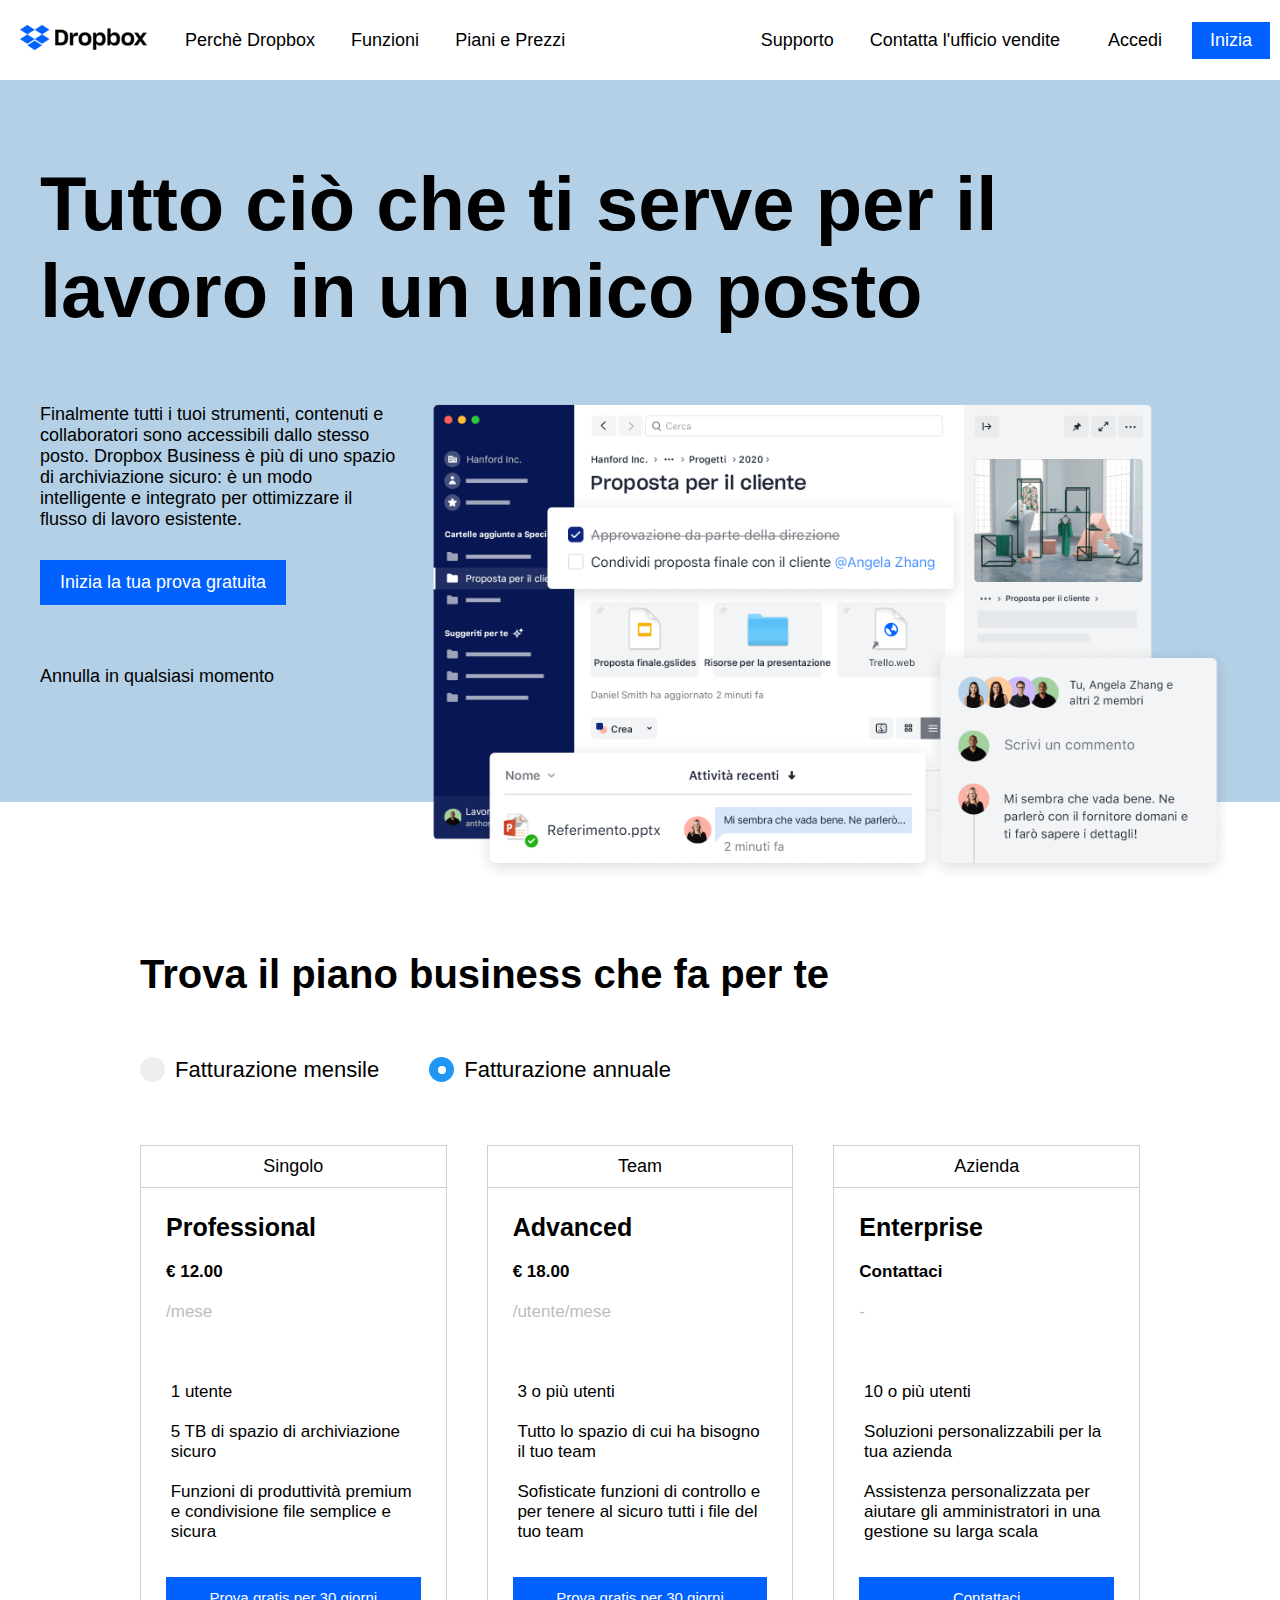
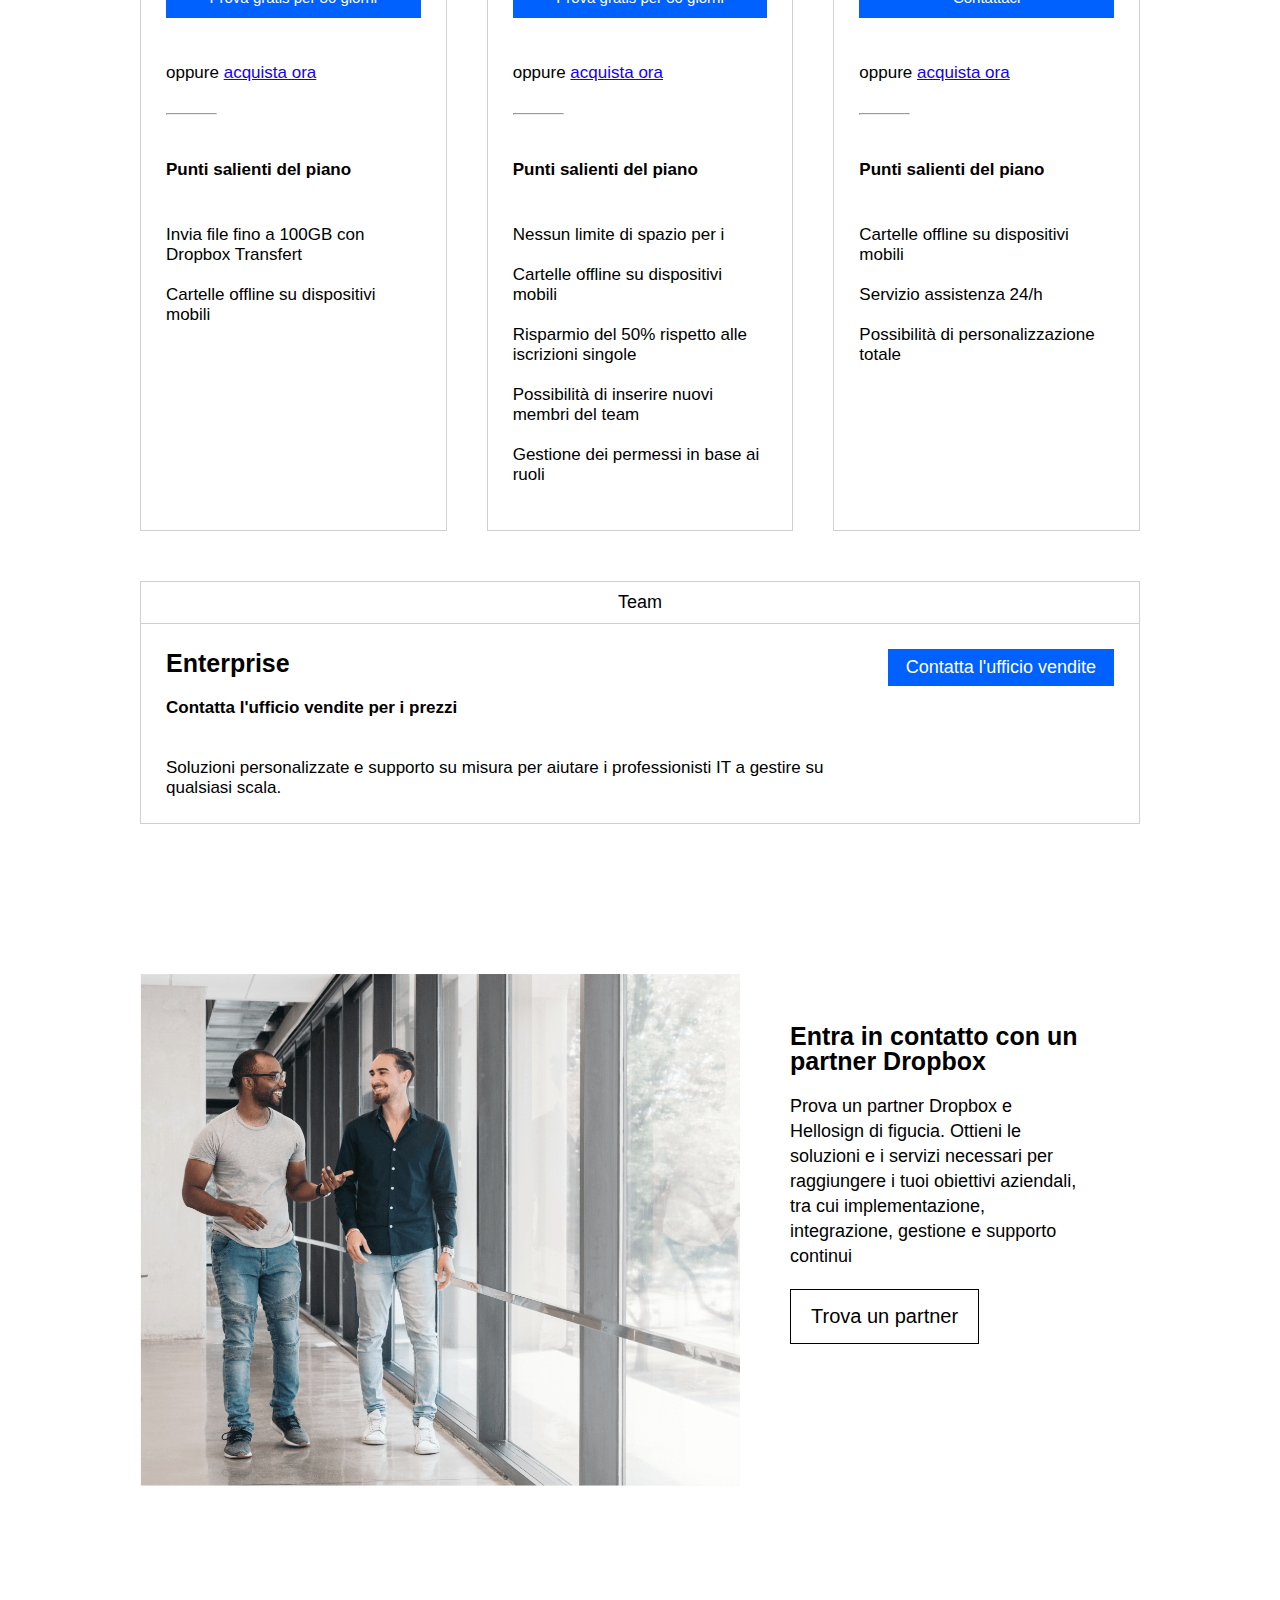
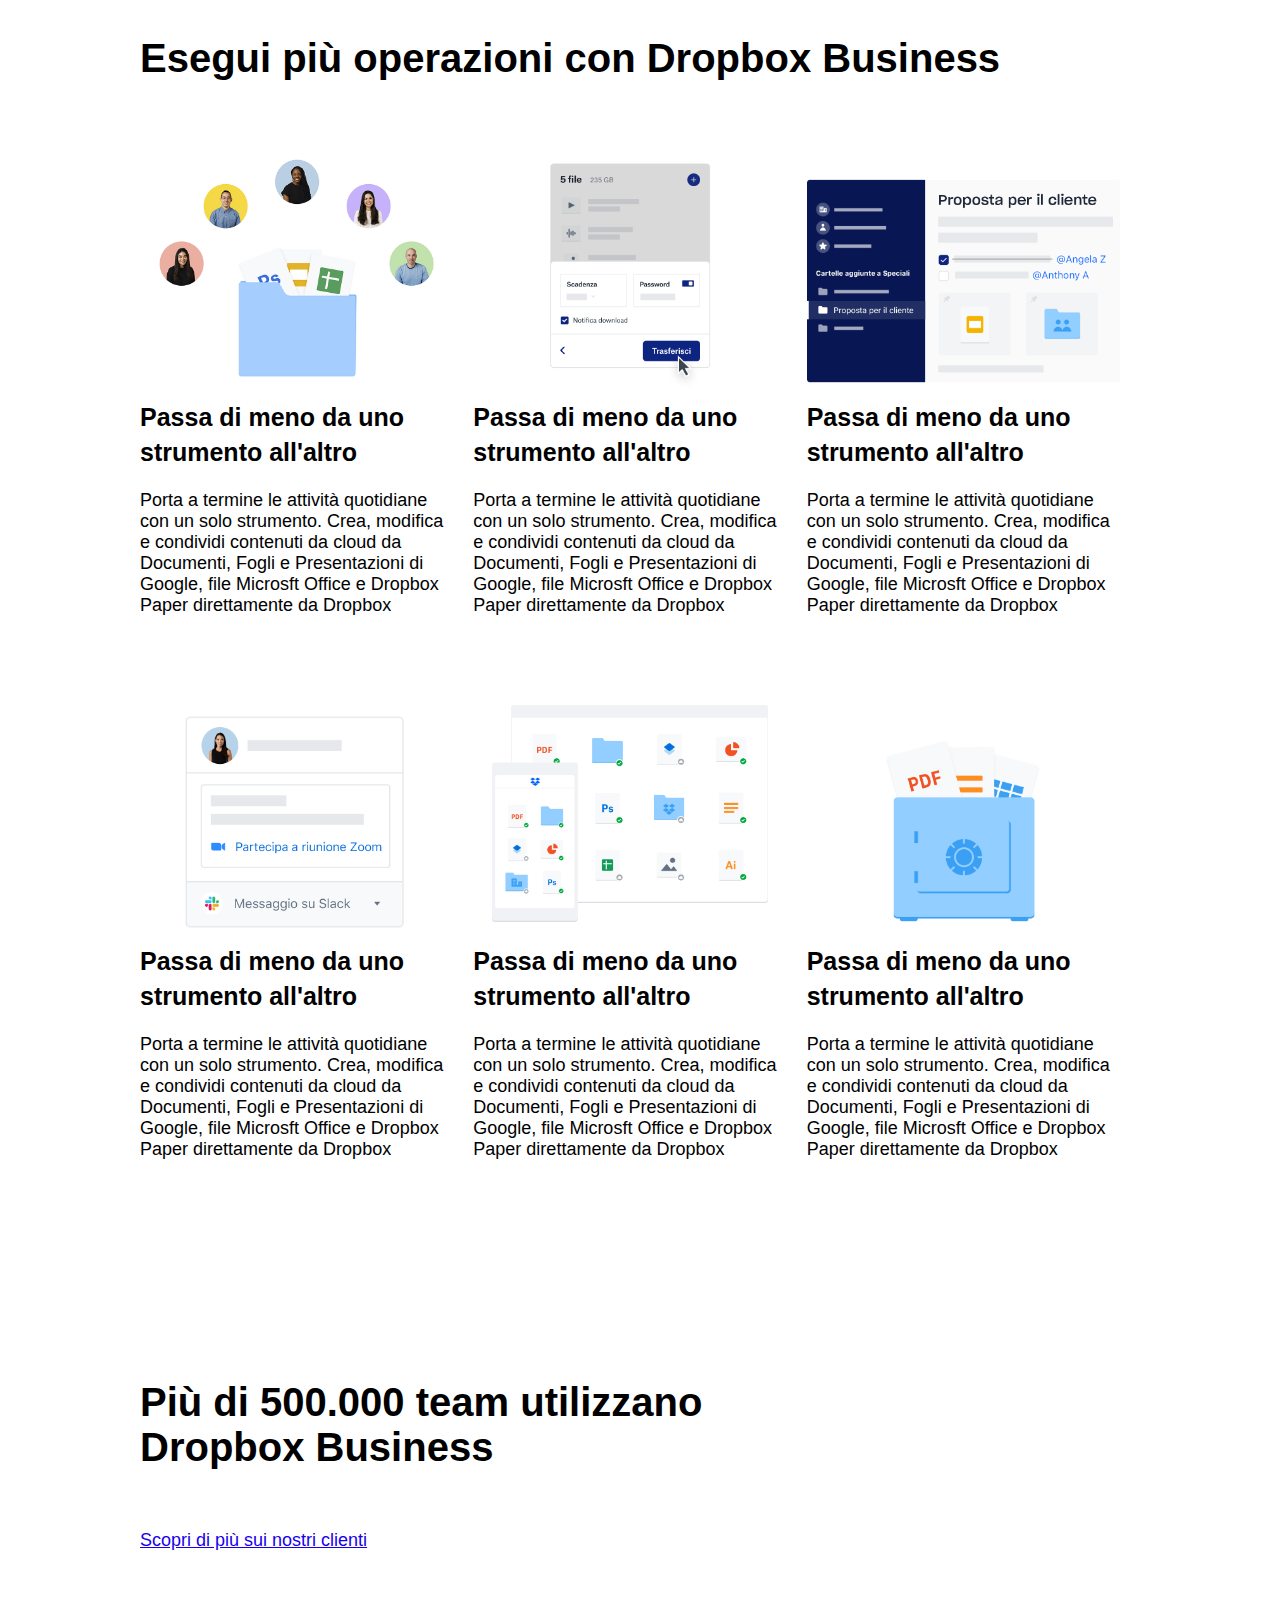
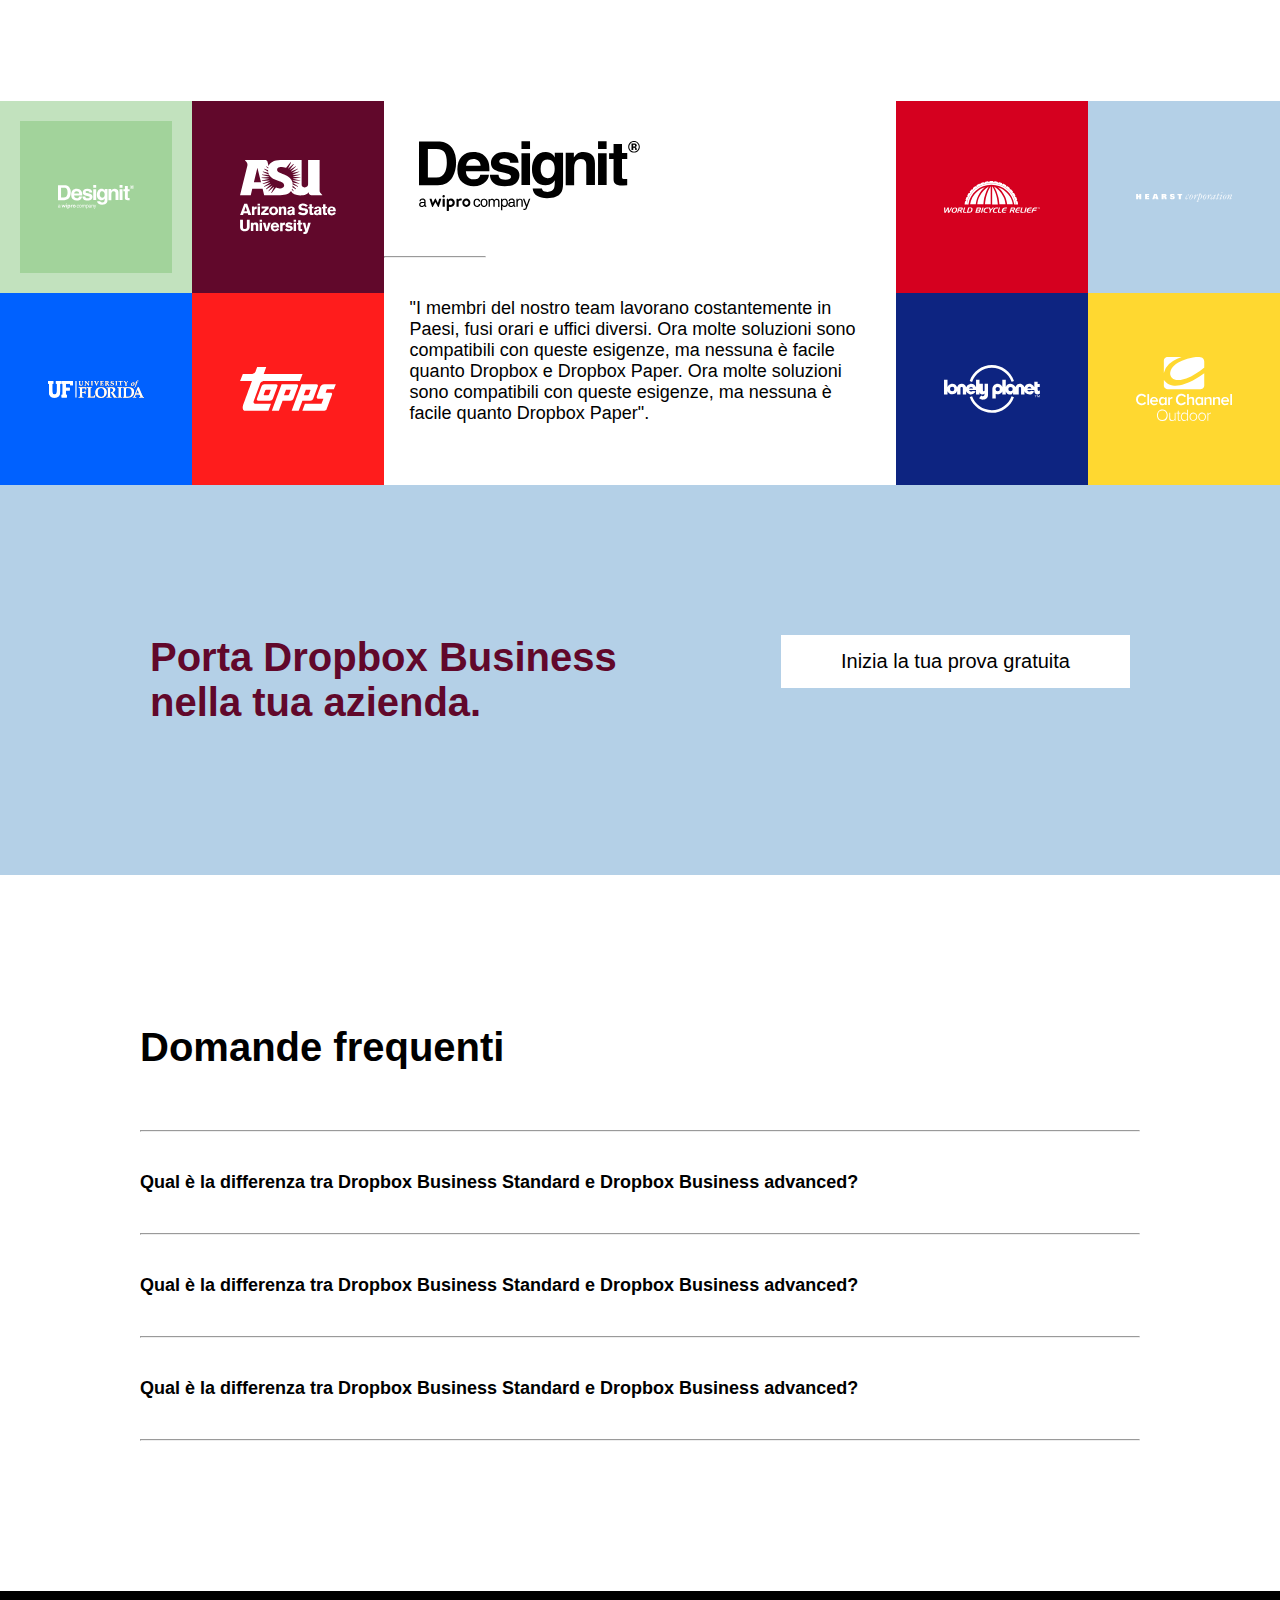
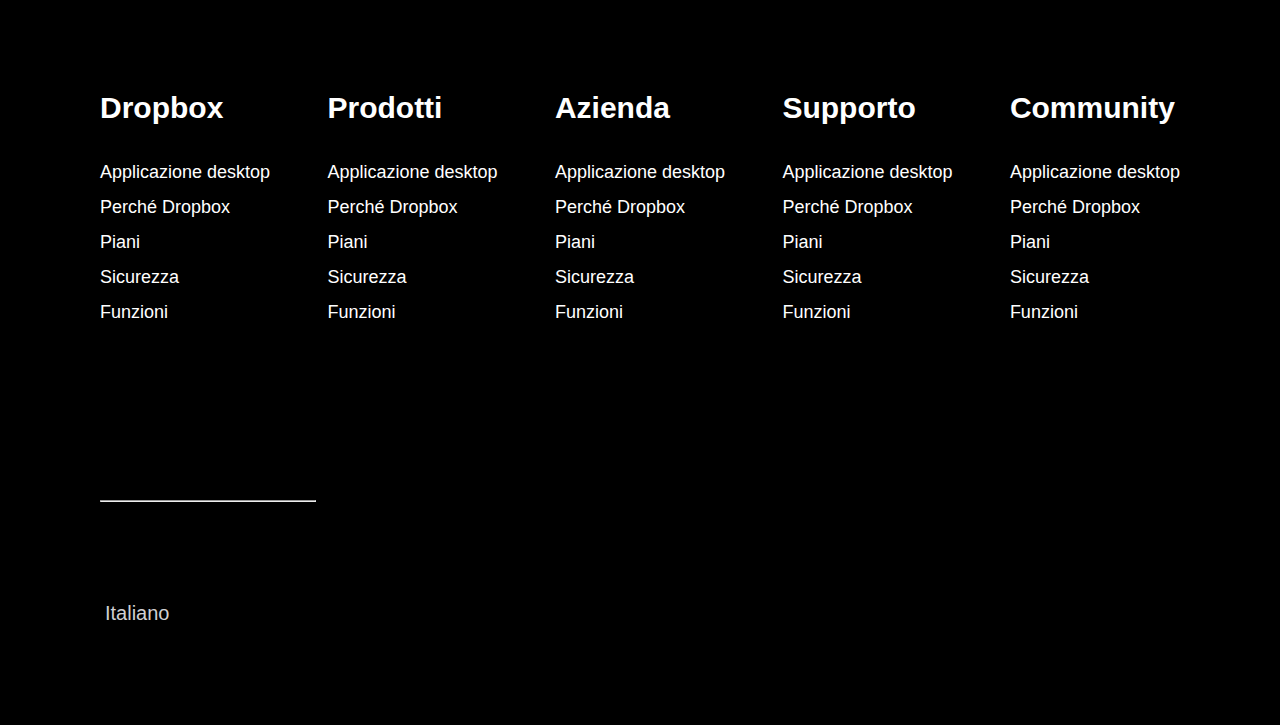
==== commit 79c594d9: "Completati tasti login" ====
--- a/index.html
+++ b/index.html
@@ -1,15 +1,19 @@
 <!DOCTYPE html>
 <html lang="en">
+
 <head>
     <meta charset="UTF-8">
     <meta http-equiv="X-UA-Compatible" content="IE=edge">
     <meta name="viewport" content="width=device-width, initial-scale=1.0">
-    <link rel="stylesheet" href="https://cdnjs.cloudflare.com/ajax/libs/font-awesome/6.2.0/css/all.min.css" integrity="sha512-xh6O/CkQoPOWDdYTDqeRdPCVd1SpvCA9XXcUnZS2FmJNp1coAFzvtCN9BmamE+4aHK8yyUHUSCcJHgXloTyT2A==" crossorigin="anonymous" referrerpolicy="no-referrer" />
+    <link rel="stylesheet" href="https://cdnjs.cloudflare.com/ajax/libs/font-awesome/6.2.0/css/all.min.css"
+        integrity="sha512-xh6O/CkQoPOWDdYTDqeRdPCVd1SpvCA9XXcUnZS2FmJNp1coAFzvtCN9BmamE+4aHK8yyUHUSCcJHgXloTyT2A=="
+        crossorigin="anonymous" referrerpolicy="no-referrer" />
     <link rel="stylesheet" href="./css/style.css">
     <title>Dropbox</title>
 </head>
+
 <body>
-<!-- header -->
+    <!-- header -->
     <header>
         <nav>
             <div class="left">
@@ -17,25 +21,25 @@
                 <div class="dropdown">
                     <button class="dropbtn">Perchè Dropbox</button>
                     <div class="dropdown-content">
-                    <a href="#">Ciao</a>
-                    <a href="#">A</a>
-                    <a href="#">Tutti</a>
+                        <a href="#">Ciao</a>
+                        <a href="#">A</a>
+                        <a href="#">Tutti</a>
                     </div>
                 </div>
                 <div class="dropdown">
                     <button class="dropbtn">Funzioni</button>
                     <div class="dropdown-content">
-                    <a href="#">Ciao</a>
-                    <a href="#">A</a>
-                    <a href="#">Tutti</a>
+                        <a href="#">Ciao</a>
+                        <a href="#">A</a>
+                        <a href="#">Tutti</a>
                     </div>
                 </div>
                 <div class="dropdown">
                     <button class="dropbtn">Piani e Prezzi</button>
                     <div class="dropdown-content">
-                    <a href="#">Ciao</a>
-                    <a href="#">A</a>
-                    <a href="#">Tutti</a>
+                        <a href="#">Ciao</a>
+                        <a href="#">A</a>
+                        <a href="#">Tutti</a>
                     </div>
                 </div>
             </div>
@@ -44,35 +48,35 @@
                 <div class="dropdown">
                     <button class="dropbtn">Supporto</button>
                     <div class="dropdown-content">
-                    <a href="#">Ciao</a>
-                    <a href="#">A</a>
-                    <a href="#">Tutti</a>
+                        <a href="#">Ciao</a>
+                        <a href="#">A</a>
+                        <a href="#">Tutti</a>
                     </div>
                 </div>
                 <div class="dropdown">
                     <button class="dropbtn">Contatta l'ufficio vendite</button>
                     <div class="dropdown-content">
-                    <a href="#">Ciao</a>
-                    <a href="#">A</a>
-                    <a href="#">Tutti</a>
-                    </div>
-                </div>
-                
+                        <a href="#">Ciao</a>
+                        <a href="#">A</a>
+                        <a href="#">Tutti</a>
+                    </div>
+                </div>
+
                 <button class="accedi">
-                    <a href="index2.html">Accedi</a> 
+                    <a href="index2.html">Accedi</a>
                 </button>
                 <button class="btn-lightblue margin">
                     Inizia
                 </button>
             </div>
         </nav>
-<!-- Hero -->
+        <!-- Hero -->
         <section id="hero">
             <div class="container">
                 <h1>Tutto ciò che ti serve per il lavoro in un unico posto</h1>
                 <div class="flexbox">
                     <div class="width30">
-                        <p>Finalmente tutti i tuoi strumenti, contenuti e 
+                        <p>Finalmente tutti i tuoi strumenti, contenuti e
                             collaboratori sono accessibili dallo stesso posto.
                             Dropbox Business è più di uno spazio di archiviazione
                             sicuro: è un modo intelligente e integrato per ottimizzare
@@ -91,23 +95,23 @@
             </div>
         </section>
     </header>
-<!-- main -->
+    <!-- main -->
     <main>
         <section id="piani" class="container-small">
             <h2>Trova il piano business che fa per te</h2>
             <div class="flexbox">
                 <label class="check-radio">
                     <input type="radio" checked="checked" name="radio">
-                        <span class="checkmark"></span>
-                        Fatturazione mensile
+                    <span class="checkmark"></span>
+                    Fatturazione mensile
                 </label>
                 <label class="check-radio">
                     <input type="radio" checked="checked" name="radio">
-                        <span class="checkmark"></span>
-                        Fatturazione annuale
+                    <span class="checkmark"></span>
+                    Fatturazione annuale
                 </label>
             </div>
-<!-- Inizio card offerte -->
+            <!-- Inizio card offerte -->
             <div class="flex-card">
                 <div class="card">
                     <div class="user"><i class="fa-solid fa-user"></i> Singolo</div>
@@ -117,18 +121,26 @@
                         <div class="grey">/mese</div>
                         <div class="info">
                             <ul class="user2">
-                                <li><div><i class="fa-solid fa-user"></i></div> &nbsp; <div> 1 utente</div></li>
-                                <li><div><i class="fa-solid fa-folder"></i></div> &nbsp; <div> 5 TB di spazio di archiviazione sicuro</div></li>
-                                <li><div><i class="fa-solid fa-share-nodes"></i></div> &nbsp; <div> Funzioni di produttività premium e condivisione
-                                file semplice e sicura</div></li>
+                                <li>
+                                    <div><i class="fa-solid fa-user"></i></div> &nbsp; <div> 1 utente</div>
+                                </li>
+                                <li>
+                                    <div><i class="fa-solid fa-folder"></i></div> &nbsp; <div> 5 TB di spazio di
+                                        archiviazione sicuro</div>
+                                </li>
+                                <li>
+                                    <div><i class="fa-solid fa-share-nodes"></i></div> &nbsp; <div> Funzioni di
+                                        produttività premium e condivisione
+                                        file semplice e sicura</div>
+                                </li>
                             </ul>
                             <button class="btn-lightblue btn-card">
                                 Prova gratis per 30 giorni
                             </button>
                             <div class="shop">oppure <a href="#">acquista ora</a></div>
-                            
+
                             <hr>
-                            
+
                             <h4>Punti salienti del piano</h4>
                             <ul>
                                 <li><i class="fa-solid fa-check"></i>Invia file fino a 100GB con Dropbox Transfert</li>
@@ -146,30 +158,39 @@
                         <div class="grey">/utente/mese</div>
                         <div class="info">
                             <ul class="user2">
-                                <li><div><i class="fa-solid fa-users"></i></div> &nbsp; <div> 3 o più utenti</div></li>
-                                <li><div><i class="fa-solid fa-folder"></i></div> &nbsp; <div> Tutto lo spazio di cui ha bisogno il tuo team</div></li>
-                                <li><div><i class="fa-solid fa-share-nodes"></i></div> &nbsp; <div> Sofisticate funzioni di controllo e per tenere
-                                    al sicuro tutti i file del tuo team</div></li>
+                                <li>
+                                    <div><i class="fa-solid fa-users"></i></div> &nbsp; <div> 3 o più utenti</div>
+                                </li>
+                                <li>
+                                    <div><i class="fa-solid fa-folder"></i></div> &nbsp; <div> Tutto lo spazio di cui ha
+                                        bisogno il tuo team</div>
+                                </li>
+                                <li>
+                                    <div><i class="fa-solid fa-share-nodes"></i></div> &nbsp; <div> Sofisticate funzioni
+                                        di controllo e per tenere
+                                        al sicuro tutti i file del tuo team</div>
+                                </li>
                             </ul>
                             <button class="btn-lightblue btn-card">
                                 Prova gratis per 30 giorni
                             </button>
                             <div class="shop">oppure <a href="#">acquista ora</a></div>
-                            
+
                             <hr>
-                            
+
                             <h4>Punti salienti del piano</h4>
                             <ul>
                                 <li><i class="fa-solid fa-check"></i>Nessun limite di spazio per i</li>
                                 <li><i class="fa-solid fa-check"></i>Cartelle offline su dispositivi mobili</li>
-                                <li><i class="fa-solid fa-check"></i>Risparmio del 50% rispetto alle iscrizioni singole</li>
+                                <li><i class="fa-solid fa-check"></i>Risparmio del 50% rispetto alle iscrizioni singole
+                                </li>
                                 <li><i class="fa-solid fa-check"></i>Possibilità di inserire nuovi membri del team</li>
                                 <li><i class="fa-solid fa-check"></i>Gestione dei permessi in base ai ruoli</li>
                             </ul>
                         </div>
                     </div>
                 </div>
-                
+
                 <div class="card">
                     <div class="user"><i class="fa-solid fa-building"></i>Azienda</div>
                     <div class="text-card">
@@ -178,18 +199,26 @@
                         <div class="grey">-</div>
                         <div class="info">
                             <ul class="user2">
-                                <li><div><i class="fa-solid fa-user"></i></div> &nbsp; <div> 10 o più utenti</div></li>
-                                <li><div><i class="fa-solid fa-folder"></i></div> &nbsp; <div> Soluzioni personalizzabili per la tua azienda</div></li>
-                                <li><div><i class="fa-solid fa-share-nodes"></i></div> &nbsp; <div> Assistenza personalizzata per aiutare gli
-                                    amministratori in una gestione su larga scala</div></li>
+                                <li>
+                                    <div><i class="fa-solid fa-user"></i></div> &nbsp; <div> 10 o più utenti</div>
+                                </li>
+                                <li>
+                                    <div><i class="fa-solid fa-folder"></i></div> &nbsp; <div> Soluzioni
+                                        personalizzabili per la tua azienda</div>
+                                </li>
+                                <li>
+                                    <div><i class="fa-solid fa-share-nodes"></i></div> &nbsp; <div> Assistenza
+                                        personalizzata per aiutare gli
+                                        amministratori in una gestione su larga scala</div>
+                                </li>
                             </ul>
                             <button class="btn-lightblue btn-card">
                                 Contattaci
                             </button>
                             <div class="shop">oppure <a href="#">acquista ora</a></div>
-                            
+
                             <hr>
-                            
+
                             <h4>Punti salienti del piano</h4>
                             <ul>
                                 <li><i class="fa-solid fa-check"></i>Cartelle offline su dispositivi mobili</li>
@@ -218,15 +247,15 @@
                             Contatta l'ufficio vendite
                         </button>
                     </div>
-                    
-                </div>
-
-
-                
-            </div>
-        </section>
-
-<!-- Inizio seconda section -->
+
+                </div>
+
+
+
+            </div>
+        </section>
+
+        <!-- Inizio seconda section -->
 
         <section>
             <div class="container-small second">
@@ -245,72 +274,72 @@
             </div>
         </section>
 
-<!-- Inizio terza section -->
+        <!-- Inizio terza section -->
 
         <section class="third container-small">
             <h2>Esegui più operazioni con Dropbox Business</h2>
             <div class="cards3">
                 <div class="minicards">
                     <img src="./img/business-feature-switching-tools.png" alt="Tools">
-                        <h3>Passa di meno da uno strumento all'altro</h3>
-                        <p> Porta a termine le attività quotidiane con un solo strumento.
-                            Crea, modifica e condividi contenuti da cloud da Documenti, Fogli e Presentazioni di Google, 
-                            file Microsft Office e Dropbox Paper direttamente da Dropbox
-                        </p>
-                </div>        
+                    <h3>Passa di meno da uno strumento all'altro</h3>
+                    <p> Porta a termine le attività quotidiane con un solo strumento.
+                        Crea, modifica e condividi contenuti da cloud da Documenti, Fogli e Presentazioni di Google,
+                        file Microsft Office e Dropbox Paper direttamente da Dropbox
+                    </p>
+                </div>
                 <div class="minicards scnd">
                     <img src="./img/business-feature-send-files-it.png" alt="SendFiles">
-                        <h3>Passa di meno da uno strumento all'altro</h3>
-                        <p> Porta a termine le attività quotidiane con un solo strumento.
-                            Crea, modifica e condividi contenuti da cloud da Documenti, Fogli e Presentazioni di Google, 
-                            file Microsft Office e Dropbox Paper direttamente da Dropbox
-                        </p>
+                    <h3>Passa di meno da uno strumento all'altro</h3>
+                    <p> Porta a termine le attività quotidiane con un solo strumento.
+                        Crea, modifica e condividi contenuti da cloud da Documenti, Fogli e Presentazioni di Google,
+                        file Microsft Office e Dropbox Paper direttamente da Dropbox
+                    </p>
                 </div>
                 <div class="minicards">
                     <img src="./img/business-feature-coordinate-it.png" alt="Coordinate">
-                        <h3>Passa di meno da uno strumento all'altro</h3>
-                        <p> Porta a termine le attività quotidiane con un solo strumento.
-                            Crea, modifica e condividi contenuti da cloud da Documenti, Fogli e Presentazioni di Google, 
-                            file Microsft Office e Dropbox Paper direttamente da Dropbox
-                        </p>
+                    <h3>Passa di meno da uno strumento all'altro</h3>
+                    <p> Porta a termine le attività quotidiane con un solo strumento.
+                        Crea, modifica e condividi contenuti da cloud da Documenti, Fogli e Presentazioni di Google,
+                        file Microsft Office e Dropbox Paper direttamente da Dropbox
+                    </p>
                 </div>
                 <div class="minicards">
                     <img src="./img/business-feature-integrations-it.png" alt="Integration">
-                        <h3>Passa di meno da uno strumento all'altro</h3>
-                        <p> Porta a termine le attività quotidiane con un solo strumento.
-                            Crea, modifica e condividi contenuti da cloud da Documenti, Fogli e Presentazioni di Google, 
-                            file Microsft Office e Dropbox Paper direttamente da Dropbox
-                        </p>
+                    <h3>Passa di meno da uno strumento all'altro</h3>
+                    <p> Porta a termine le attività quotidiane con un solo strumento.
+                        Crea, modifica e condividi contenuti da cloud da Documenti, Fogli e Presentazioni di Google,
+                        file Microsft Office e Dropbox Paper direttamente da Dropbox
+                    </p>
                 </div>
                 <div class="minicards scnd">
                     <img src="./img/business-feature-multi-device.png" alt="Device">
-                        <h3>Passa di meno da uno strumento all'altro</h3>
-                        <p> Porta a termine le attività quotidiane con un solo strumento.
-                            Crea, modifica e condividi contenuti da cloud da Documenti, Fogli e Presentazioni di Google, 
-                            file Microsft Office e Dropbox Paper direttamente da Dropbox
-                        </p>
+                    <h3>Passa di meno da uno strumento all'altro</h3>
+                    <p> Porta a termine le attività quotidiane con un solo strumento.
+                        Crea, modifica e condividi contenuti da cloud da Documenti, Fogli e Presentazioni di Google,
+                        file Microsft Office e Dropbox Paper direttamente da Dropbox
+                    </p>
                 </div>
                 <div class="minicards">
                     <img src="./img/business-feature-security.png" alt="Security">
-                        <h3>Passa di meno da uno strumento all'altro</h3>
-                        <p> Porta a termine le attività quotidiane con un solo strumento.
-                            Crea, modifica e condividi contenuti da cloud da Documenti, Fogli e Presentazioni di Google, 
-                            file Microsft Office e Dropbox Paper direttamente da Dropbox
-                        </p>
-                </div>
-            </div>
-        </section>
-
-<!-- Quarta section -->
+                    <h3>Passa di meno da uno strumento all'altro</h3>
+                    <p> Porta a termine le attività quotidiane con un solo strumento.
+                        Crea, modifica e condividi contenuti da cloud da Documenti, Fogli e Presentazioni di Google,
+                        file Microsft Office e Dropbox Paper direttamente da Dropbox
+                    </p>
+                </div>
+            </div>
+        </section>
+
+        <!-- Quarta section -->
         <section class="fourth container-small">
             <h2>Più di 500.000 team utilizzano <br>
                 Dropbox Business</h2>
-                <a href="#">Scopri di più sui nostri clienti</a>
-        </section>
-
-<!-- Quinta section con quadrati colorati -->
+            <a href="#">Scopri di più sui nostri clienti</a>
+        </section>
+
+        <!-- Quinta section con quadrati colorati -->
         <section class="fifth flex-squaresection">
-<!-- Riquadro sinistra -->
+            <!-- Riquadro sinistra -->
             <div class="left-box">
                 <div class="lightgreen flex-square">
                     <img src="./img/designit.svg" alt="sponsor">
@@ -325,18 +354,20 @@
                     <img src="./img/topps.svg" alt="sponsor">
                 </div>
             </div>
-<!-- Riquadro centro -->
+            <!-- Riquadro centro -->
             <div class="center">
                 <div class="center-box">
                     <img src="./img/designit.svg" alt="sponsor">
                     <hr>
-                    <p class="txt">"I membri del nostro team lavorano costantemente in Paesi, fusi orari e uffici diversi. Ora molte soluzioni sono compatibili
-                        con queste esigenze, ma nessuna è facile quanto Dropbox e Dropbox Paper. Ora molte soluzioni sono compatibili con
+                    <p class="txt">"I membri del nostro team lavorano costantemente in Paesi, fusi orari e uffici
+                        diversi. Ora molte soluzioni sono compatibili
+                        con queste esigenze, ma nessuna è facile quanto Dropbox e Dropbox Paper. Ora molte soluzioni
+                        sono compatibili con
                         queste esigenze, ma nessuna è facile quanto Dropbox Paper".</p>
                     <p class="txt">Morten Thomsen, Global IT Lead</p>
                 </div>
             </div>
-<!-- Riquadro destra -->
+            <!-- Riquadro destra -->
             <div class="right-box">
                 <div class="darkred flex-square">
                     <img src="./img/world_bicycle_relief.svg" alt="sponsor">
@@ -353,19 +384,19 @@
             </div>
         </section>
 
-<!-- Sesta section -->
+        <!-- Sesta section -->
         <section class="sixth">
             <div class="flexsix">
                 <h2>Porta Dropbox Business <br> nella tua azienda.</h2>
-            
+
                 <button>
                     Inizia la tua prova gratuita
                 </button>
-                
-            </div>
-        </section>
-
-<!-- Settima section -->
+
+            </div>
+        </section>
+
+        <!-- Settima section -->
         <section class="container-small seventh">
             <h2>Domande frequenti</h2>
             <hr>
@@ -374,7 +405,8 @@
                 <i class="fa-solid fa-chevron-down"></i>
             </div>
             <div class="answer">
-                <p> Lorem ipsum, dolor sit amet consectetur adipisicing elit. Accusamus, dolor enim voluptates soluta illo ipsum eius dolorum veritatis sint exercitationem!</p>
+                <p> Lorem ipsum, dolor sit amet consectetur adipisicing elit. Accusamus, dolor enim voluptates soluta
+                    illo ipsum eius dolorum veritatis sint exercitationem!</p>
             </div>
             <hr>
             <div class="quest">
@@ -382,7 +414,8 @@
                 <i class="fa-solid fa-chevron-down"></i>
             </div>
             <div class="answer">
-                <p> Lorem ipsum, dolor sit amet consectetur adipisicing elit. Accusamus, dolor enim voluptates soluta illo ipsum eius dolorum veritatis sint exercitationem!</p>
+                <p> Lorem ipsum, dolor sit amet consectetur adipisicing elit. Accusamus, dolor enim voluptates soluta
+                    illo ipsum eius dolorum veritatis sint exercitationem!</p>
             </div>
             <hr>
             <div class="quest">
@@ -390,65 +423,82 @@
                 <i class="fa-solid fa-chevron-down"></i>
             </div>
             <div class="answer">
-                <p> Lorem ipsum, dolor sit amet consectetur adipisicing elit. Accusamus, dolor enim voluptates soluta illo ipsum eius dolorum veritatis sint exercitationem!</p>
+                <p> Lorem ipsum, dolor sit amet consectetur adipisicing elit. Accusamus, dolor enim voluptates soluta
+                    illo ipsum eius dolorum veritatis sint exercitationem!</p>
             </div>
             <hr>
         </section>
     </main>
-<!-- footer -->
+    <!-- footer -->
     <footer>
-        <div class="container foot">
-            <nav class="flexfooter">
-                <ul>
-                    <li><h4>Dropbox</h4></li>
-                    <li> <a href="#">Applicazione desktop</a></li>
-                    <li> <a href="#">Perché Dropbox</a></li>
-                    <li> <a href="#">Piani</a></li>
-                    <li> <a href="#">Sicurezza</a></li>
-                    <li> <a href="#">Funzioni</a></li>
-                </ul>
-
-                <ul>
-                    <li><h4>Prodotti</h4></li>
-                    <li> <a href="#">Applicazione desktop</a></li>
-                    <li> <a href="#">Perché Dropbox</a></li>
-                    <li> <a href="#">Piani</a></li>
-                    <li> <a href="#">Sicurezza</a></li>
-                    <li> <a href="#">Funzioni</a></li>
-                </ul>
-
-                <ul>
-                    <li><h4>Azienda</h4></li>
-                    <li> <a href="#">Applicazione desktop</a></li>
-                    <li> <a href="#">Perché Dropbox</a></li>
-                    <li> <a href="#">Piani</a></li>
-                    <li> <a href="#">Sicurezza</a></li>
-                    <li> <a href="#">Funzioni</a></li>
-                </ul>
-
-                <ul>
-                    <li><h4>Supporto</h4></li>
-                    <li> <a href="#">Applicazione desktop</a></li>
-                    <li> <a href="#">Perché Dropbox</a></li>
-                    <li> <a href="#">Piani</a></li>
-                    <li> <a href="#">Sicurezza</a></li>
-                    <li> <a href="#">Funzioni</a></li>
-                </ul>
-
-                <ul>
-                    <li><h4>Community</h4></li>
-                    <li> <a href="#">Applicazione desktop</a></li>
-                    <li> <a href="#">Perché Dropbox</a></li>
-                    <li> <a href="#">Piani</a></li>
-                    <li> <a href="#">Sicurezza</a></li>
-                    <li> <a href="#">Funzioni</a></li>
-                </ul>
-            </nav>
-            <hr>
-            <div class="lingua">
-                <button type="button" onclick="alert('Lingua selezionata: Italiano')"><i class="fa-solid fa-earth-americas"></i> Italiano <i class="fa-solid fa-caret-up"></i></button>
+        <div class="foot">
+            <div class="container">
+                <nav class="flexfooter">
+                    <ul>
+                        <li>
+                            <h4>Dropbox</h4>
+                        </li>
+                        <li> <a href="#">Applicazione desktop</a></li>
+                        <li> <a href="#">Perché Dropbox</a></li>
+                        <li> <a href="#">Piani</a></li>
+                        <li> <a href="#">Sicurezza</a></li>
+                        <li> <a href="#">Funzioni</a></li>
+                    </ul>
+
+                    <ul>
+                        <li>
+                            <h4>Prodotti</h4>
+                        </li>
+                        <li> <a href="#">Applicazione desktop</a></li>
+                        <li> <a href="#">Perché Dropbox</a></li>
+                        <li> <a href="#">Piani</a></li>
+                        <li> <a href="#">Sicurezza</a></li>
+                        <li> <a href="#">Funzioni</a></li>
+                    </ul>
+
+                    <ul>
+                        <li>
+                            <h4>Azienda</h4>
+                        </li>
+                        <li> <a href="#">Applicazione desktop</a></li>
+                        <li> <a href="#">Perché Dropbox</a></li>
+                        <li> <a href="#">Piani</a></li>
+                        <li> <a href="#">Sicurezza</a></li>
+                        <li> <a href="#">Funzioni</a></li>
+                    </ul>
+
+                    <ul>
+                        <li>
+                            <h4>Supporto</h4>
+                        </li>
+                        <li> <a href="#">Applicazione desktop</a></li>
+                        <li> <a href="#">Perché Dropbox</a></li>
+                        <li> <a href="#">Piani</a></li>
+                        <li> <a href="#">Sicurezza</a></li>
+                        <li> <a href="#">Funzioni</a></li>
+                    </ul>
+
+                    <ul>
+                        <li>
+                            <h4>Community</h4>
+                        </li>
+                        <li> <a href="#">Applicazione desktop</a></li>
+                        <li> <a href="#">Perché Dropbox</a></li>
+                        <li> <a href="#">Piani</a></li>
+                        <li> <a href="#">Sicurezza</a></li>
+                        <li> <a href="#">Funzioni</a></li>
+                    </ul>
+                </nav>
+                <hr>
+                <div class="lingua">
+                    <button type="button" onclick="alert('Lingua selezionata: Italiano')"><i
+                            class="fa-solid fa-earth-americas"></i> Italiano <i
+                            class="fa-solid fa-caret-up"></i>
+                    </button>
+                </div>
             </div>
     </footer>
 </body>
+
 </html>
 <!-- I BOTTONI IN BLOCK PERCHè INLINE-BLOCK SE VA A CAPO SI SPEZZA TUTTO -->--- a/css/style.css
+++ b/css/style.css
@@ -610,6 +610,7 @@
   }
 /* footer */
 .foot{
+    width: 100%;
     background-color: var(--black);
     color: var(--white);
     padding: 100px;
@@ -711,4 +712,68 @@
 }
 
 
-/* MAIN */+/* MAIN */
+
+.imglogin{
+    width: 40%;
+    margin: 200px auto;
+}
+
+.login-header{
+    width: 100%;
+    display: flex;
+    justify-content: space-between;
+    padding-bottom: 10px;
+}
+
+.label-start{
+    width: 100%;
+    display: flex;
+    flex-direction: column;
+}
+
+.label-social{
+    display: flex;
+    align-items: flex-start;
+    justify-content: center;
+    flex-direction: column;
+}
+
+.social{
+    width: 100%;
+    background-color: var(--white);
+    border: 3px solid black;
+    font-size: 19px;
+    margin: 5px 0;
+}
+
+.social a{
+    color: var(--black);
+    text-decoration: none;
+}
+
+.social i{
+    display: flex;
+    justify-content: center;
+    padding: 5px;
+}
+
+/* Footer */
+
+.foot2{
+    width: 40%;
+    margin: 0 auto;
+    color: #767676;
+}
+
+.foot2 a{
+    color: #767676;
+}
+
+.foot2 hr{
+    width: 40%;
+}
+
+.foot2 ul{
+    padding top: 50px;
+}